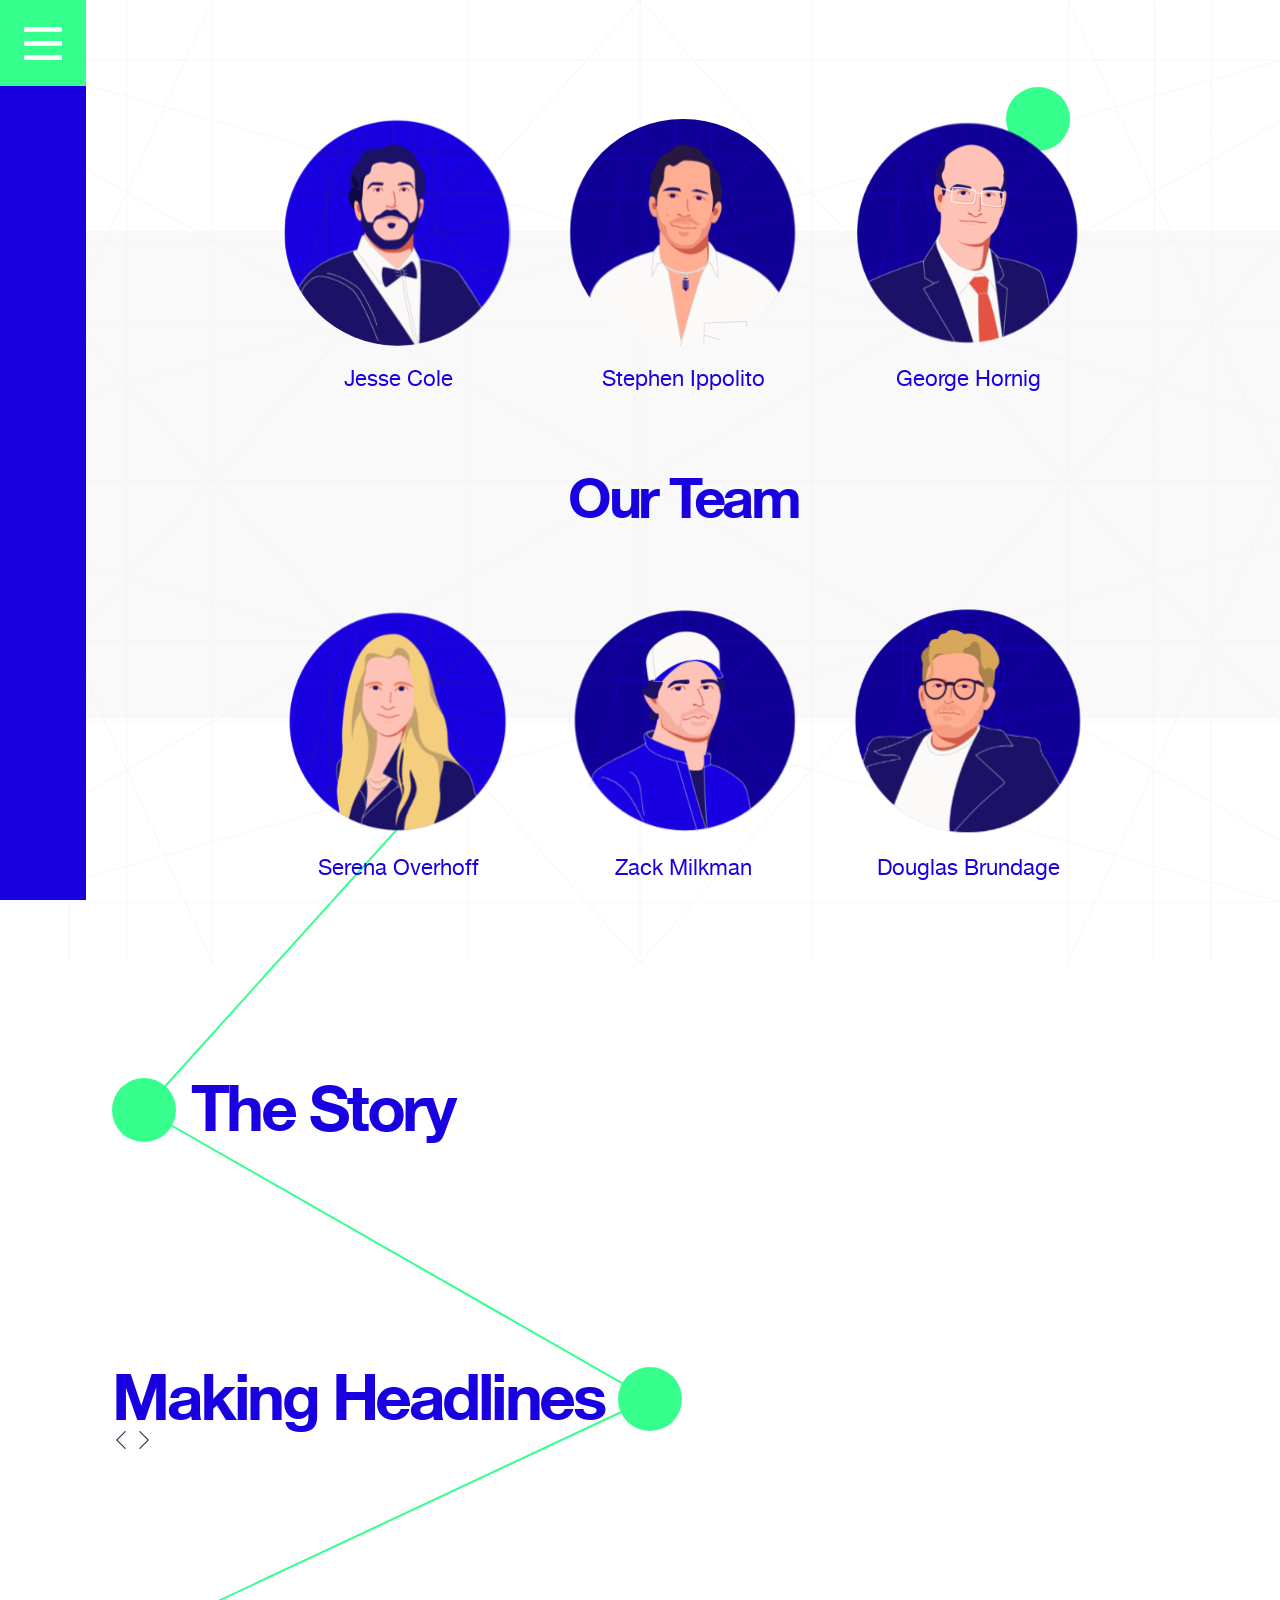
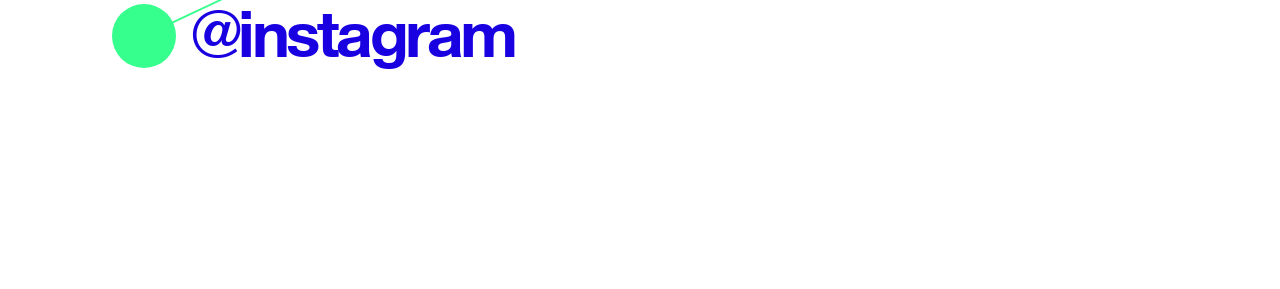
==== index.html @ f23ad683 "our team section" ====
<!DOCTYPE html>
<html lang="en">
<head>
    <meta charset="UTF-8">
    <title>Title</title>
    <link rel="stylesheet" type="text/css" href="assets/css/main.css">
</head>
<body>
    <nav class="nav-menu">
        <span class="nav-menu-btn"><i class="icon-menu"></i></span>
    </nav>
    <main class="bg-grid">
        <!-- start section Our Team -->
        <section class="section-team">
            <span id="one" class="svg-point top-right"></span>
            <div class="container">
                <div class="team-area">
                    <h1 class="h2 team-heading text-center">Our Team</h1>

                    <ul class="member-info-area">
                       <li id="member_1" class="member-info">
                            <span class="img-rounded lg">
                                <img src="assets/img/team/jesse.svg" alt="Jesse Cole" />
                            </span>
                       </li>
                    </ul>
                    <ul class="list-block first-list text-center">
                        <li>
                            <span class="block-link">
                                <span class="img-size">
                                    <span class="img-rounded">
                                        <img src="assets/img/team/jesse.svg" alt="Jesse Cole" />
                                    </span>
                                </span>
                                <strong class="heading-regular">Jesse Cole</strong>
                            </span>
                        </li>
                        <li>
                            <span class="block-link">
                                <span class="img-size">
                                    <span class="img-rounded">
                                        <img src="assets/img/team/stephen.svg" alt="Stephen Ippolito" />
                                    </span>
                                </span>
                                <strong class="heading-regular">Stephen Ippolito</strong>
                            </span>
                        </li>
                        <li>
                            <span class="block-link">
                                <span class="img-size">
                                    <span class="img-rounded">
                                        <img src="assets/img/team/george.svg" alt="George Hornig" />
                                    </span>
                                </span>
                                <strong class="heading-regular">George Hornig</strong>
                            </span>
                        </li>
                    </ul>

                    <ul class="list-block second-list text-center">
                        <li>
                            <span class="block-link">
                                <span class="img-size">
                                    <span class="img-rounded">
                                        <img src="assets/img/team/serena.svg" alt="Serena Overhoff" />
                                    </span>
                                </span>
                                <strong class="heading-regular">Serena Overhoff</strong>
                            </span>
                        </li>
                        <li>
                            <span class="block-link">
                                <span class="img-size">
                                    <span class="img-rounded">
                                        <img src="assets/img/team/zack.svg" alt="Zack Milkman" />
                                    </span>
                                </span>
                                <strong class="heading-regular">Zack Milkman</strong>
                            </span>
                        </li>
                        <li>
                            <span class="block-link">
                                <span class="img-size">
                                    <span class="img-rounded">
                                        <img src="assets/img/team/douglas.svg" alt="Douglas Brundage" />
                                    </span>
                                </span>
                                <strong class="heading-regular">Douglas Brundage</strong>
                            </span>
                        </li>
                    </ul>
                </div>
            </div>
        </section>
        <!-- end section Our Team -->

        <!-- start section The Story -->
        <section class="section-story">
            <div class="container">
                <h2 class="h1"><span id="two" class="svg-point"></span> The Story</h2>
            </div>
        </section>
        <!-- end section The Story -->

        <!-- start section Making Headlines -->
        <section class="section-slider">
            <div class="container">
                <h2 class="h1">Making Headlines <span id="three" class="svg-point"></span></h2>
                <i class="icon-back"></i>
                <i class="icon-next"></i>
            </div>
        </section>
        <!-- end section Making Headlines -->

        <!-- start section @instagram -->
        <section class="section-instagram pb-xxl">
            <div class="container">
                <h2 class="h1"><span id="four" class="svg-point"></span> @instagram</h2>
            </div>
        </section>
        <!-- end section @instagram -->

        <svg class="svg-for-line">
            <line class="svg-line original"/>
        </svg>
    </main>

    <script src="assets/js/jquery.min.js"></script>
    <script src="assets/js/main.js"></script>
</body>
</html>
---- assets/css/main.css ----
@charset "UTF-8";@font-face{font-family:icomoon;font-style:normal;font-weight:400;src:local("icomoon"),url(../fonts/team_icomoon/team-icomoon.woff) format("woff"),url(../fonts/team_icomoon/team-icomoon.ttf) format("truetype"),url(../fonts/team_icomoon/team-icomoon.eot) format("embedded-opentype")}@font-face{font-family:HelveticaNeueCyr;font-style:normal;font-weight:400;src:local("HelveticaNeueCyr"),url(../fonts/helvetica_neue_cyr/regular/helveticaneuecyr-roman-webfont.woff2) format("woff2"),url(../fonts/helvetica_neue_cyr/regular/helveticaneuecyr-roman-webfont.woff) format("woff"),url(../fonts/helvetica_neue_cyr/regular/helveticaneuecyr-roman-webfont.ttf) format("truetype"),url(../fonts/helvetica_neue_cyr/regular/helveticaneuecyr-roman-webfont.eot) format("embedded-opentype")}@font-face{font-family:HelveticaNeueCyr;font-style:normal;font-weight:700;src:local("HelveticaNeueCyr"),url(../fonts/helvetica_neue_cyr/bold/helveticaneuecyr-bold-webfont.woff2) format("woff2"),url(../fonts/helvetica_neue_cyr/bold/helveticaneuecyr-bold-webfont.woff) format("woff"),url(../fonts/helvetica_neue_cyr/bold/helveticaneuecyr-bold-webfont.ttf) format("truetype"),url(../fonts/helvetica_neue_cyr/bold/helveticaneuecyr-bold-webfont.eot) format("embedded-opentype")}abbr,address,article,aside,audio,b,blockquote,body,canvas,caption,cite,code,dd,del,details,dfn,div,dl,dt,em,fieldset,figcaption,figure,footer,form,h1,h2,h3,h4,h5,h6,header,hgroup,html,i,iframe,img,ins,kbd,label,legend,li,mark,menu,nav,object,ol,p,pre,q,samp,section,small,span,strong,sub,summary,sup,table,tbody,td,tfoot,th,thead,time,tr,ul,var,video{margin:0;padding:0;border:0;outline:0;font-size:100%;vertical-align:baseline;background:transparent}article,aside,details,dialog,figcaption,figure,footer,header,hgroup,main,menu,nav,section{display:block}li,ul{list-style:none}blockquote,q{quotes:none}blockquote:after,blockquote:before,q:after,q:before{content:"";content:none}a{text-decoration:none;font-size:100%;color:inherit}table{border-collapse:collapse;border-spacing:0}html{position:relative;min-height:100%;-webkit-box-sizing:border-box;box-sizing:border-box}body{color:#281743;font-size:18px;font-family:HelveticaNeueCyr,serif;outline:none;word-wrap:break-word;font-weight:400}*,:after,:before{outline:none;-webkit-box-sizing:inherit;box-sizing:inherit}.container{max-width:1467px;padding-left:26px;padding-right:26px;margin-left:auto;margin-right:auto}[class*=" icon-"],[class^=icon-]{font-family:icomoon!important;speak:none;font-style:normal;font-weight:400;font-variant:normal;text-transform:none;line-height:1;-webkit-font-smoothing:antialiased;-moz-osx-font-smoothing:grayscale}.icon-menu:before{content:"\E902"}.icon-next:before{content:"\E900"}.icon-back:before{content:"\E901"}.nav-menu{z-index:9;width:86px;background-color:#1900e1;position:fixed;top:0;bottom:0;left:0}.nav-menu .nav-menu-btn{font-size:38px;color:#fff;width:86px;padding-top:24px;padding-bottom:24px;display:block;cursor:pointer;background-color:#37ff8d;-webkit-transition:.3s ease;transition:.3s ease;text-align:center}.nav-menu .nav-menu-btn:hover{background-color:#00d059}.nav-menu .nav-menu-btn i{display:block}.nav-menu~main{padding-left:86px}.bg-grid:before{content:"";z-index:0;position:absolute;top:0;right:0;bottom:0;left:0;background-image:url(../img/bg/grid.png);background-size:100%;background-repeat:no-repeat;background-position:top}.section-team{padding-top:119px;padding-bottom:119px;position:relative}.section-team .container{z-index:1;position:relative}.section-team:before{content:"";z-index:-1;background-color:#f9f9f9;position:absolute;top:231px;right:0;bottom:281px;left:0}.section-story{padding-top:79px;padding-bottom:79px}.section-slider{padding-top:146px;padding-bottom:146px}.section-instagram{padding-top:6px;padding-bottom:6px}.block-link{cursor:pointer}.block-link:hover .heading-regular{color:#37ff8d}.block-link:hover .img-rounded{opacity:.9}.block-link .img-rounded{margin-bottom:20px}.block-link .heading-regular,.block-link .img-rounded{-webkit-transition:.3s ease;transition:.3s ease}.img-rounded{border-radius:50%;overflow:hidden;position:relative;width:100%;padding-top:100%;display:block}.img-rounded img{max-width:100%;-webkit-transform:translate(-50%,-50%);transform:translate(-50%,-50%);position:absolute;top:50%;left:50%}.img-size{margin-left:auto;margin-right:auto;width:81.5%;display:block}.team-area{display:-webkit-box;display:-ms-flexbox;display:flex;-ms-flex-wrap:wrap;flex-wrap:wrap;-webkit-box-orient:horizontal;-webkit-box-direction:normal;-ms-flex-direction:row;flex-direction:row}.team-area .team-heading{-webkit-box-ordinal-group:3;-ms-flex-order:2;order:2;width:100%;margin-top:80px;margin-bottom:80px}.team-area .first-list{-webkit-box-ordinal-group:2;-ms-flex-order:1;order:1;width:100%}.team-area .second-list{-webkit-box-ordinal-group:4;-ms-flex-order:3;order:3;width:100%}.m-1{margin:5px}.mt-1{margin-top:5px}.mr-1{margin-right:5px}.mb-1{margin-bottom:5px}.ml-1{margin-left:5px}.p-1{padding:5px}.pt-1{padding-top:5px}.pr-1{padding-right:5px}.pb-1{padding-bottom:5px}.pl-1{padding-left:5px}.m-2{margin:10px}.mt-2{margin-top:10px}.mr-2{margin-right:10px}.mb-2{margin-bottom:10px}.ml-2{margin-left:10px}.p-2{padding:10px}.pt-2{padding-top:10px}.pr-2{padding-right:10px}.pb-2{padding-bottom:10px}.pl-2{padding-left:10px}.m-3{margin:15px}.mt-3{margin-top:15px}.mr-3{margin-right:15px}.mb-3{margin-bottom:15px}.ml-3{margin-left:15px}.p-3{padding:15px}.pt-3{padding-top:15px}.pr-3{padding-right:15px}.pb-3{padding-bottom:15px}.pl-3{padding-left:15px}.m-4{margin:20px}.mt-4{margin-top:20px}.mr-4{margin-right:20px}.mb-4{margin-bottom:20px}.ml-4{margin-left:20px}.p-4{padding:20px}.pt-4{padding-top:20px}.pr-4{padding-right:20px}.pb-4{padding-bottom:20px}.pl-4{padding-left:20px}.m-5{margin:25px}.mt-5{margin-top:25px}.mr-5{margin-right:25px}.mb-5{margin-bottom:25px}.ml-5{margin-left:25px}.p-5{padding:25px}.pt-5{padding-top:25px}.pr-5{padding-right:25px}.pb-5{padding-bottom:25px}.pl-5{padding-left:25px}.m-6{margin:30px}.mt-6{margin-top:30px}.mr-6{margin-right:30px}.mb-6{margin-bottom:30px}.ml-6{margin-left:30px}.p-6{padding:30px}.pt-6{padding-top:30px}.pr-6{padding-right:30px}.pb-6{padding-bottom:30px}.pl-6{padding-left:30px}.m-7{margin:35px}.mt-7{margin-top:35px}.mr-7{margin-right:35px}.mb-7{margin-bottom:35px}.ml-7{margin-left:35px}.p-7{padding:35px}.pt-7{padding-top:35px}.pr-7{padding-right:35px}.pb-7{padding-bottom:35px}.pl-7{padding-left:35px}.m-8{margin:40px}.mt-8{margin-top:40px}.mr-8{margin-right:40px}.mb-8{margin-bottom:40px}.ml-8{margin-left:40px}.p-8{padding:40px}.pt-8{padding-top:40px}.pr-8{padding-right:40px}.pb-8{padding-bottom:40px}.pl-8{padding-left:40px}.m-9{margin:45px}.mt-9{margin-top:45px}.mr-9{margin-right:45px}.mb-9{margin-bottom:45px}.ml-9{margin-left:45px}.p-9{padding:45px}.pt-9{padding-top:45px}.pr-9{padding-right:45px}.pb-9{padding-bottom:45px}.pl-9{padding-left:45px}.m-10{margin:50px}.mt-10{margin-top:50px}.mr-10{margin-right:50px}.mb-10{margin-bottom:50px}.ml-10{margin-left:50px}.p-10{padding:50px}.pt-10{padding-top:50px}.pr-10{padding-right:50px}.pb-10{padding-bottom:50px}.pl-10{padding-left:50px}.m-xxl{margin:221px}.mt-xxl{margin-top:221px}.mr-xxl{margin-right:221px}.mb-xxl{margin-bottom:221px}.ml-xxl{margin-left:221px}.p-xxl{padding:221px}.pt-xxl{padding-top:221px}.pr-xxl{padding-right:221px}.pb-xxl{padding-bottom:221px}.pl-xxl{padding-left:221px}.text-left{text-align:left}.text-right{text-align:right}.text-center{text-align:center}.text-justify{text-align:justify}@media (min-width:360px){.text-xxs-left{text-align:left}.text-xxs-right{text-align:right}.text-xxs-center{text-align:center}.text-xxs-justify{text-align:justify}}@media (min-width:480px){.text-xs-left{text-align:left}.text-xs-right{text-align:right}.text-xs-center{text-align:center}.text-xs-justify{text-align:justify}}@media (min-width:768px){.text-sm-left{text-align:left}.text-sm-right{text-align:right}.text-sm-center{text-align:center}.text-sm-justify{text-align:justify}}@media (min-width:1024px){.text-md-left{text-align:left}.text-md-right{text-align:right}.text-md-center{text-align:center}.text-md-justify{text-align:justify}}@media (min-width:1280px){.text-lg-left{text-align:left}.text-lg-right{text-align:right}.text-lg-center{text-align:center}.text-lg-justify{text-align:justify}}.h4,h4{font-size:1.222em}.h3,.h4,h3,h4{font-weight:700}.h3,h3{font-size:1.778em}.h2,h2{font-size:3.111em}.h1,.h2,h1,h2{font-weight:700}.h1,h1{font-size:3.556em}.h1,.h2,h1,h2{color:#1900e1;line-height:1;letter-spacing:-3.5px}.fs-base{font-size:18px}.fs-md{font-size:1em}.fs-lg{font-size:1.222em}.fs-xl{font-size:1.778em}.fw-regular{font-weight:400}.fw-bold{font-weight:700}.heading-regular{font-size:1.222em;color:#1900e1;font-weight:400}.svg-for-line{width:100%;height:100%;z-index:-2;position:absolute;top:0;left:0}.svg-line{stroke-width:2px;stroke:#37ff8d}.svg-point{display:inline-block;vertical-align:top;width:64px;height:64px;background-color:#37ff8d;border-radius:50%}.svg-point.top-right{position:absolute;top:87px;right:210px}.list-block{display:-webkit-box;display:-ms-flexbox;display:flex;-webkit-box-pack:center;-ms-flex-pack:center;justify-content:center;-ms-flex-wrap:wrap;flex-wrap:wrap}.list-block>li{width:33%;max-width:285px;padding-left:3px;padding-right:3px}
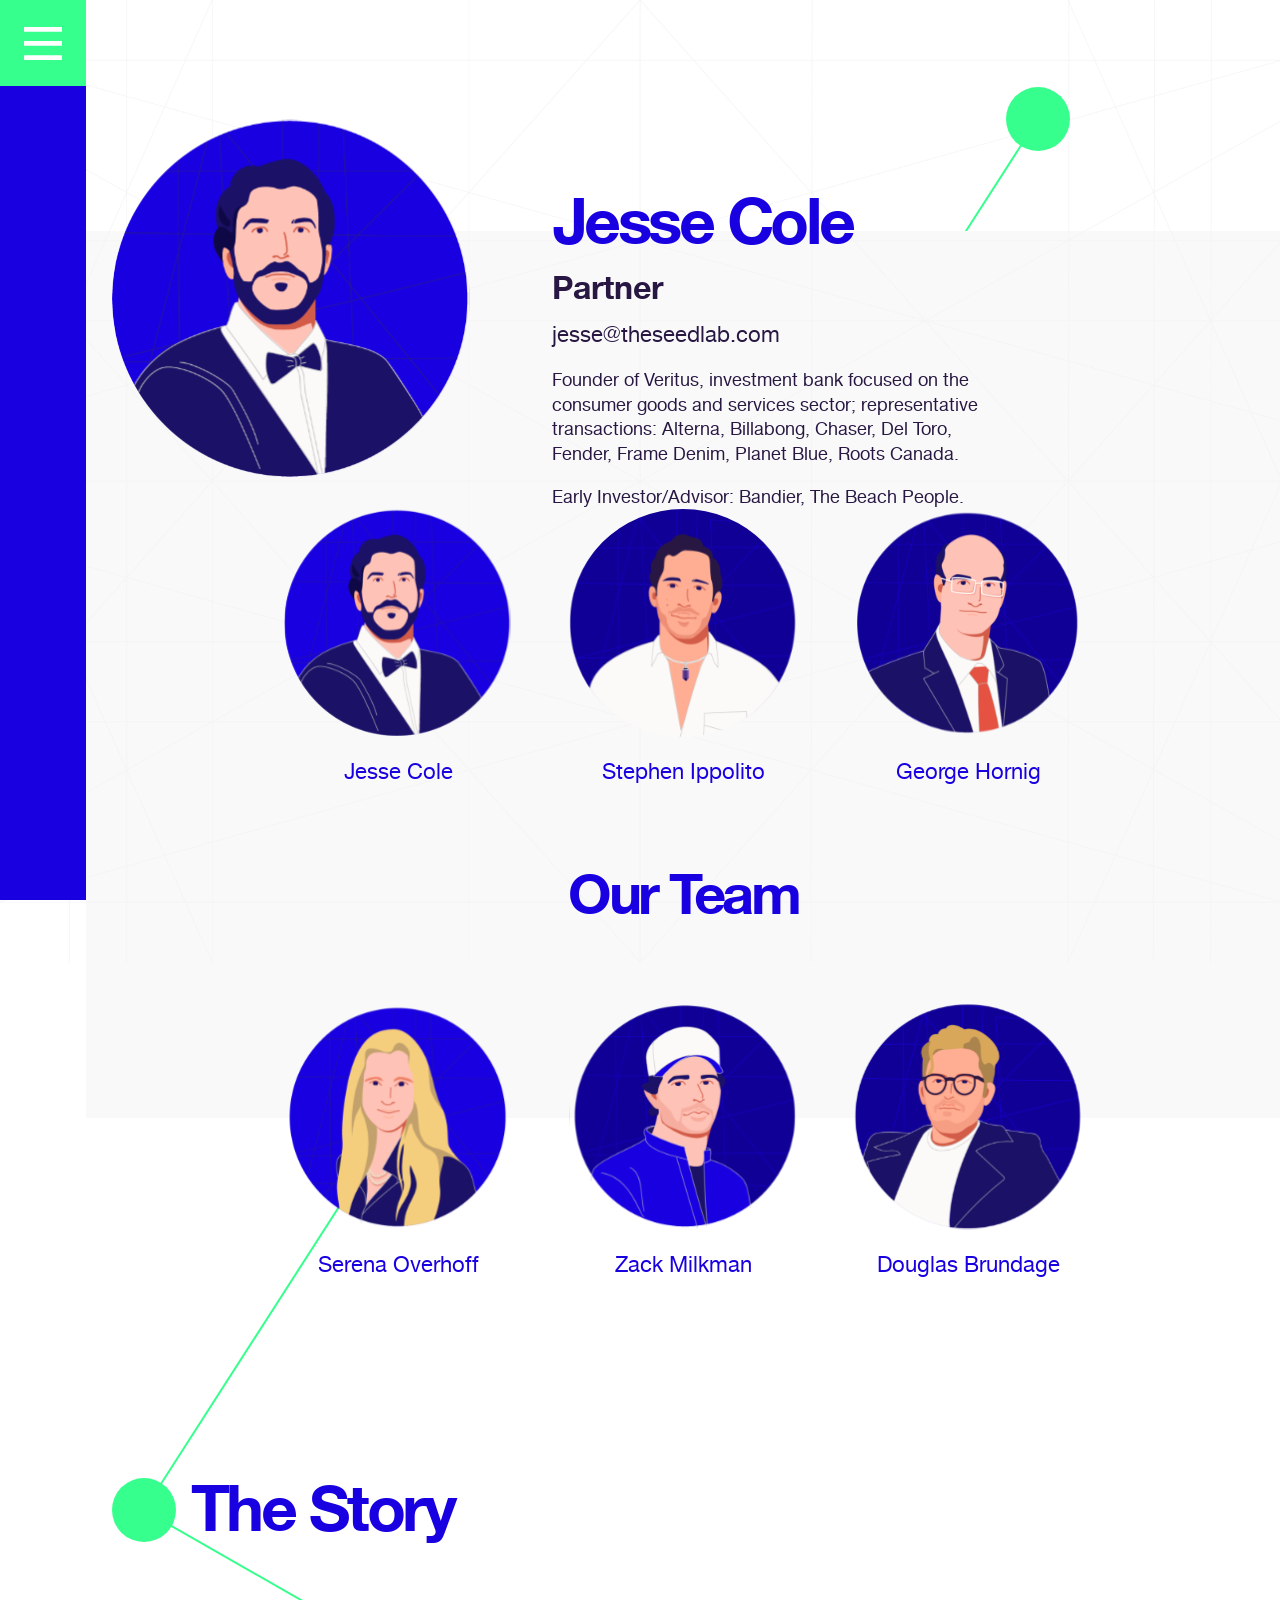
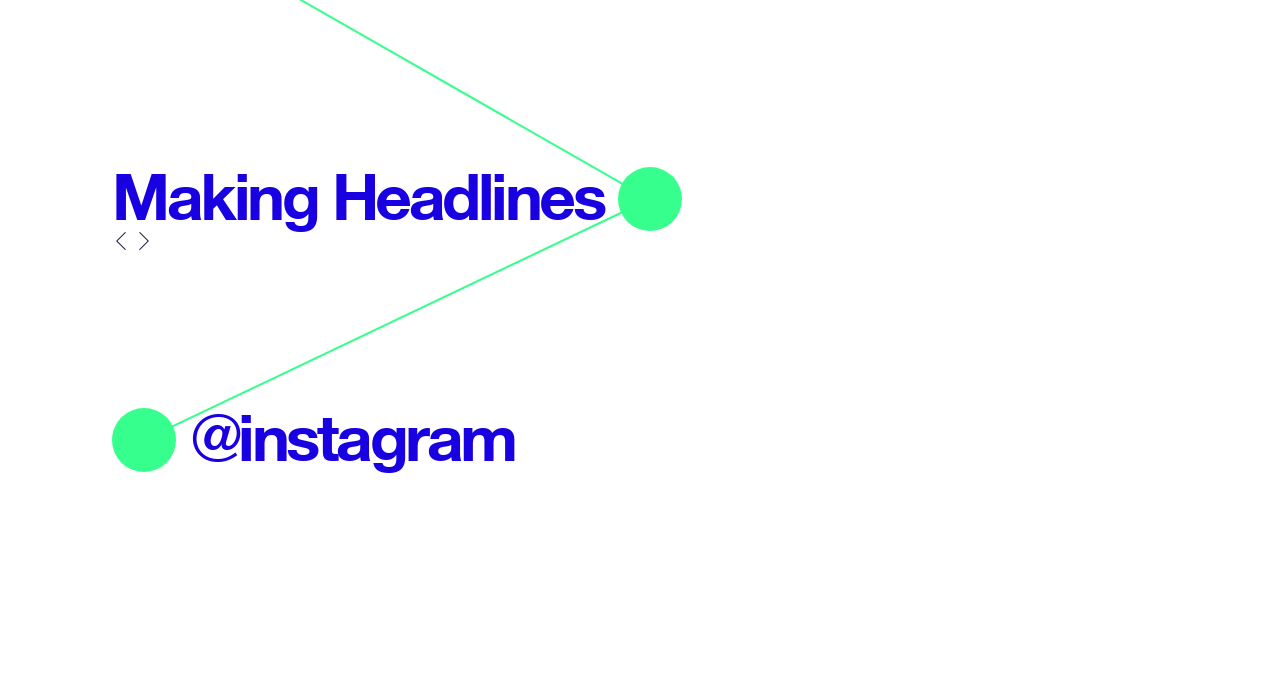
==== commit 4750abfc: "partner section" ====
--- a/index.html
+++ b/index.html
@@ -17,11 +17,22 @@
                 <div class="team-area">
                     <h1 class="h2 team-heading text-center">Our Team</h1>
 
-                    <ul class="member-info-area">
-                       <li id="member_1" class="member-info">
-                            <span class="img-rounded lg">
-                                <img src="assets/img/team/jesse.svg" alt="Jesse Cole" />
-                            </span>
+                    <ul class="member-info-list">
+                       <li id="member_1" class="info-line">
+                            <div class="info-left-side">
+                                <span class="img-rounded">
+                                    <img src="assets/img/team/jesse.svg" alt="Jesse Cole" />
+                                </span>
+                            </div>
+                            <div class="info-left info-mt">
+                                <h2 class="h1 mb-4">Jesse Cole</h2>
+                                <strong class="fs-xl d-block mb-3">Partner</strong>
+                                <a href="mailto:jesse@theseedlab.com?Subject=Hello" class="fs-lg">jesse@theseedlab.com</a>
+                            </div>
+                            <div class="info-left">
+                                <p class="mt-6">Founder of Veritus,  investment bank focused on the consumer goods and services sector; representative transactions: Alterna, Billabong, Chaser, Del Toro, Fender, Frame Denim, Planet Blue, Roots Canada.</p>
+                                <p class="mt-6">Early Investor/Advisor: Bandier, The Beach People.</p>
+                            </div>
                        </li>
                     </ul>
                     <ul class="list-block first-list text-center">
--- a/assets/css/main.css
+++ b/assets/css/main.css
@@ -1 +1 @@
-@charset "UTF-8";@font-face{font-family:icomoon;font-style:normal;font-weight:400;src:local("icomoon"),url(../fonts/team_icomoon/team-icomoon.woff) format("woff"),url(../fonts/team_icomoon/team-icomoon.ttf) format("truetype"),url(../fonts/team_icomoon/team-icomoon.eot) format("embedded-opentype")}@font-face{font-family:HelveticaNeueCyr;font-style:normal;font-weight:400;src:local("HelveticaNeueCyr"),url(../fonts/helvetica_neue_cyr/regular/helveticaneuecyr-roman-webfont.woff2) format("woff2"),url(../fonts/helvetica_neue_cyr/regular/helveticaneuecyr-roman-webfont.woff) format("woff"),url(../fonts/helvetica_neue_cyr/regular/helveticaneuecyr-roman-webfont.ttf) format("truetype"),url(../fonts/helvetica_neue_cyr/regular/helveticaneuecyr-roman-webfont.eot) format("embedded-opentype")}@font-face{font-family:HelveticaNeueCyr;font-style:normal;font-weight:700;src:local("HelveticaNeueCyr"),url(../fonts/helvetica_neue_cyr/bold/helveticaneuecyr-bold-webfont.woff2) format("woff2"),url(../fonts/helvetica_neue_cyr/bold/helveticaneuecyr-bold-webfont.woff) format("woff"),url(../fonts/helvetica_neue_cyr/bold/helveticaneuecyr-bold-webfont.ttf) format("truetype"),url(../fonts/helvetica_neue_cyr/bold/helveticaneuecyr-bold-webfont.eot) format("embedded-opentype")}abbr,address,article,aside,audio,b,blockquote,body,canvas,caption,cite,code,dd,del,details,dfn,div,dl,dt,em,fieldset,figcaption,figure,footer,form,h1,h2,h3,h4,h5,h6,header,hgroup,html,i,iframe,img,ins,kbd,label,legend,li,mark,menu,nav,object,ol,p,pre,q,samp,section,small,span,strong,sub,summary,sup,table,tbody,td,tfoot,th,thead,time,tr,ul,var,video{margin:0;padding:0;border:0;outline:0;font-size:100%;vertical-align:baseline;background:transparent}article,aside,details,dialog,figcaption,figure,footer,header,hgroup,main,menu,nav,section{display:block}li,ul{list-style:none}blockquote,q{quotes:none}blockquote:after,blockquote:before,q:after,q:before{content:"";content:none}a{text-decoration:none;font-size:100%;color:inherit}table{border-collapse:collapse;border-spacing:0}html{position:relative;min-height:100%;-webkit-box-sizing:border-box;box-sizing:border-box}body{color:#281743;font-size:18px;font-family:HelveticaNeueCyr,serif;outline:none;word-wrap:break-word;font-weight:400}*,:after,:before{outline:none;-webkit-box-sizing:inherit;box-sizing:inherit}.container{max-width:1467px;padding-left:26px;padding-right:26px;margin-left:auto;margin-right:auto}[class*=" icon-"],[class^=icon-]{font-family:icomoon!important;speak:none;font-style:normal;font-weight:400;font-variant:normal;text-transform:none;line-height:1;-webkit-font-smoothing:antialiased;-moz-osx-font-smoothing:grayscale}.icon-menu:before{content:"\E902"}.icon-next:before{content:"\E900"}.icon-back:before{content:"\E901"}.nav-menu{z-index:9;width:86px;background-color:#1900e1;position:fixed;top:0;bottom:0;left:0}.nav-menu .nav-menu-btn{font-size:38px;color:#fff;width:86px;padding-top:24px;padding-bottom:24px;display:block;cursor:pointer;background-color:#37ff8d;-webkit-transition:.3s ease;transition:.3s ease;text-align:center}.nav-menu .nav-menu-btn:hover{background-color:#00d059}.nav-menu .nav-menu-btn i{display:block}.nav-menu~main{padding-left:86px}.bg-grid:before{content:"";z-index:0;position:absolute;top:0;right:0;bottom:0;left:0;background-image:url(../img/bg/grid.png);background-size:100%;background-repeat:no-repeat;background-position:top}.section-team{padding-top:119px;padding-bottom:119px;position:relative}.section-team .container{z-index:1;position:relative}.section-team:before{content:"";z-index:-1;background-color:#f9f9f9;position:absolute;top:231px;right:0;bottom:281px;left:0}.section-story{padding-top:79px;padding-bottom:79px}.section-slider{padding-top:146px;padding-bottom:146px}.section-instagram{padding-top:6px;padding-bottom:6px}.block-link{cursor:pointer}.block-link:hover .heading-regular{color:#37ff8d}.block-link:hover .img-rounded{opacity:.9}.block-link .img-rounded{margin-bottom:20px}.block-link .heading-regular,.block-link .img-rounded{-webkit-transition:.3s ease;transition:.3s ease}.img-rounded{border-radius:50%;overflow:hidden;position:relative;width:100%;padding-top:100%;display:block}.img-rounded img{max-width:100%;-webkit-transform:translate(-50%,-50%);transform:translate(-50%,-50%);position:absolute;top:50%;left:50%}.img-size{margin-left:auto;margin-right:auto;width:81.5%;display:block}.team-area{display:-webkit-box;display:-ms-flexbox;display:flex;-ms-flex-wrap:wrap;flex-wrap:wrap;-webkit-box-orient:horizontal;-webkit-box-direction:normal;-ms-flex-direction:row;flex-direction:row}.team-area .team-heading{-webkit-box-ordinal-group:3;-ms-flex-order:2;order:2;width:100%;margin-top:80px;margin-bottom:80px}.team-area .first-list{-webkit-box-ordinal-group:2;-ms-flex-order:1;order:1;width:100%}.team-area .second-list{-webkit-box-ordinal-group:4;-ms-flex-order:3;order:3;width:100%}.m-1{margin:5px}.mt-1{margin-top:5px}.mr-1{margin-right:5px}.mb-1{margin-bottom:5px}.ml-1{margin-left:5px}.p-1{padding:5px}.pt-1{padding-top:5px}.pr-1{padding-right:5px}.pb-1{padding-bottom:5px}.pl-1{padding-left:5px}.m-2{margin:10px}.mt-2{margin-top:10px}.mr-2{margin-right:10px}.mb-2{margin-bottom:10px}.ml-2{margin-left:10px}.p-2{padding:10px}.pt-2{padding-top:10px}.pr-2{padding-right:10px}.pb-2{padding-bottom:10px}.pl-2{padding-left:10px}.m-3{margin:15px}.mt-3{margin-top:15px}.mr-3{margin-right:15px}.mb-3{margin-bottom:15px}.ml-3{margin-left:15px}.p-3{padding:15px}.pt-3{padding-top:15px}.pr-3{padding-right:15px}.pb-3{padding-bottom:15px}.pl-3{padding-left:15px}.m-4{margin:20px}.mt-4{margin-top:20px}.mr-4{margin-right:20px}.mb-4{margin-bottom:20px}.ml-4{margin-left:20px}.p-4{padding:20px}.pt-4{padding-top:20px}.pr-4{padding-right:20px}.pb-4{padding-bottom:20px}.pl-4{padding-left:20px}.m-5{margin:25px}.mt-5{margin-top:25px}.mr-5{margin-right:25px}.mb-5{margin-bottom:25px}.ml-5{margin-left:25px}.p-5{padding:25px}.pt-5{padding-top:25px}.pr-5{padding-right:25px}.pb-5{padding-bottom:25px}.pl-5{padding-left:25px}.m-6{margin:30px}.mt-6{margin-top:30px}.mr-6{margin-right:30px}.mb-6{margin-bottom:30px}.ml-6{margin-left:30px}.p-6{padding:30px}.pt-6{padding-top:30px}.pr-6{padding-right:30px}.pb-6{padding-bottom:30px}.pl-6{padding-left:30px}.m-7{margin:35px}.mt-7{margin-top:35px}.mr-7{margin-right:35px}.mb-7{margin-bottom:35px}.ml-7{margin-left:35px}.p-7{padding:35px}.pt-7{padding-top:35px}.pr-7{padding-right:35px}.pb-7{padding-bottom:35px}.pl-7{padding-left:35px}.m-8{margin:40px}.mt-8{margin-top:40px}.mr-8{margin-right:40px}.mb-8{margin-bottom:40px}.ml-8{margin-left:40px}.p-8{padding:40px}.pt-8{padding-top:40px}.pr-8{padding-right:40px}.pb-8{padding-bottom:40px}.pl-8{padding-left:40px}.m-9{margin:45px}.mt-9{margin-top:45px}.mr-9{margin-right:45px}.mb-9{margin-bottom:45px}.ml-9{margin-left:45px}.p-9{padding:45px}.pt-9{padding-top:45px}.pr-9{padding-right:45px}.pb-9{padding-bottom:45px}.pl-9{padding-left:45px}.m-10{margin:50px}.mt-10{margin-top:50px}.mr-10{margin-right:50px}.mb-10{margin-bottom:50px}.ml-10{margin-left:50px}.p-10{padding:50px}.pt-10{padding-top:50px}.pr-10{padding-right:50px}.pb-10{padding-bottom:50px}.pl-10{padding-left:50px}.m-xxl{margin:221px}.mt-xxl{margin-top:221px}.mr-xxl{margin-right:221px}.mb-xxl{margin-bottom:221px}.ml-xxl{margin-left:221px}.p-xxl{padding:221px}.pt-xxl{padding-top:221px}.pr-xxl{padding-right:221px}.pb-xxl{padding-bottom:221px}.pl-xxl{padding-left:221px}.text-left{text-align:left}.text-right{text-align:right}.text-center{text-align:center}.text-justify{text-align:justify}@media (min-width:360px){.text-xxs-left{text-align:left}.text-xxs-right{text-align:right}.text-xxs-center{text-align:center}.text-xxs-justify{text-align:justify}}@media (min-width:480px){.text-xs-left{text-align:left}.text-xs-right{text-align:right}.text-xs-center{text-align:center}.text-xs-justify{text-align:justify}}@media (min-width:768px){.text-sm-left{text-align:left}.text-sm-right{text-align:right}.text-sm-center{text-align:center}.text-sm-justify{text-align:justify}}@media (min-width:1024px){.text-md-left{text-align:left}.text-md-right{text-align:right}.text-md-center{text-align:center}.text-md-justify{text-align:justify}}@media (min-width:1280px){.text-lg-left{text-align:left}.text-lg-right{text-align:right}.text-lg-center{text-align:center}.text-lg-justify{text-align:justify}}.h4,h4{font-size:1.222em}.h3,.h4,h3,h4{font-weight:700}.h3,h3{font-size:1.778em}.h2,h2{font-size:3.111em}.h1,.h2,h1,h2{font-weight:700}.h1,h1{font-size:3.556em}.h1,.h2,h1,h2{color:#1900e1;line-height:1;letter-spacing:-3.5px}.fs-base{font-size:18px}.fs-md{font-size:1em}.fs-lg{font-size:1.222em}.fs-xl{font-size:1.778em}.fw-regular{font-weight:400}.fw-bold{font-weight:700}.heading-regular{font-size:1.222em;color:#1900e1;font-weight:400}.svg-for-line{width:100%;height:100%;z-index:-2;position:absolute;top:0;left:0}.svg-line{stroke-width:2px;stroke:#37ff8d}.svg-point{display:inline-block;vertical-align:top;width:64px;height:64px;background-color:#37ff8d;border-radius:50%}.svg-point.top-right{position:absolute;top:87px;right:210px}.list-block{display:-webkit-box;display:-ms-flexbox;display:flex;-webkit-box-pack:center;-ms-flex-pack:center;justify-content:center;-ms-flex-wrap:wrap;flex-wrap:wrap}.list-block>li{width:33%;max-width:285px;padding-left:3px;padding-right:3px}+@charset "UTF-8";@font-face{font-family:icomoon;font-style:normal;font-weight:400;src:local("icomoon"),url(../fonts/team_icomoon/team-icomoon.woff) format("woff"),url(../fonts/team_icomoon/team-icomoon.ttf) format("truetype"),url(../fonts/team_icomoon/team-icomoon.eot) format("embedded-opentype")}@font-face{font-family:HelveticaNeueCyr;font-style:normal;font-weight:400;src:local("HelveticaNeueCyr"),url(../fonts/helvetica_neue_cyr/regular/helveticaneuecyr-roman-webfont.woff2) format("woff2"),url(../fonts/helvetica_neue_cyr/regular/helveticaneuecyr-roman-webfont.woff) format("woff"),url(../fonts/helvetica_neue_cyr/regular/helveticaneuecyr-roman-webfont.ttf) format("truetype"),url(../fonts/helvetica_neue_cyr/regular/helveticaneuecyr-roman-webfont.eot) format("embedded-opentype")}@font-face{font-family:HelveticaNeueCyr;font-style:normal;font-weight:700;src:local("HelveticaNeueCyr"),url(../fonts/helvetica_neue_cyr/bold/helveticaneuecyr-bold-webfont.woff2) format("woff2"),url(../fonts/helvetica_neue_cyr/bold/helveticaneuecyr-bold-webfont.woff) format("woff"),url(../fonts/helvetica_neue_cyr/bold/helveticaneuecyr-bold-webfont.ttf) format("truetype"),url(../fonts/helvetica_neue_cyr/bold/helveticaneuecyr-bold-webfont.eot) format("embedded-opentype")}abbr,address,article,aside,audio,b,blockquote,body,canvas,caption,cite,code,dd,del,details,dfn,div,dl,dt,em,fieldset,figcaption,figure,footer,form,h1,h2,h3,h4,h5,h6,header,hgroup,html,i,iframe,img,ins,kbd,label,legend,li,mark,menu,nav,object,ol,p,pre,q,samp,section,small,span,strong,sub,summary,sup,table,tbody,td,tfoot,th,thead,time,tr,ul,var,video{margin:0;padding:0;border:0;outline:0;font-size:100%;vertical-align:baseline;background:transparent}article,aside,details,dialog,figcaption,figure,footer,header,hgroup,main,menu,nav,section{display:block}li,ul{list-style:none}blockquote,q{quotes:none}blockquote:after,blockquote:before,q:after,q:before{content:"";content:none}a{text-decoration:none;font-size:100%;color:inherit}table{border-collapse:collapse;border-spacing:0}html{position:relative;min-height:100%;-webkit-box-sizing:border-box;box-sizing:border-box}body{color:#281743;font-size:18px;line-height:1.37;font-family:HelveticaNeueCyr,serif;outline:none;word-wrap:break-word;font-weight:400}*,:after,:before{outline:none;-webkit-box-sizing:inherit;box-sizing:inherit}.container{max-width:1467px;padding-left:26px;padding-right:26px;margin-left:auto;margin-right:auto}[class*=" icon-"],[class^=icon-]{font-family:icomoon!important;speak:none;font-style:normal;font-weight:400;font-variant:normal;text-transform:none;line-height:1;-webkit-font-smoothing:antialiased;-moz-osx-font-smoothing:grayscale}.icon-menu:before{content:"\E902"}.icon-next:before{content:"\E900"}.icon-back:before{content:"\E901"}.nav-menu{z-index:9;width:86px;background-color:#1900e1;position:fixed;top:0;bottom:0;left:0}.nav-menu .nav-menu-btn{font-size:38px;color:#fff;width:86px;padding-top:24px;padding-bottom:24px;display:block;cursor:pointer;background-color:#37ff8d;-webkit-transition:.3s ease;transition:.3s ease;text-align:center}.nav-menu .nav-menu-btn:hover{background-color:#00d059}.nav-menu .nav-menu-btn i{display:block}.nav-menu~main{padding-left:86px}.bg-grid:before{content:"";z-index:0;position:absolute;top:0;right:0;bottom:0;left:0;background-image:url(../img/bg/grid.png);background-size:100%;background-repeat:no-repeat;background-position:top}.section-team{padding-top:119px;padding-bottom:119px;position:relative}.section-team .container{z-index:1;position:relative}.section-team:before{content:"";z-index:-1;background-color:#f9f9f9;position:absolute;top:231px;right:0;bottom:281px;left:0}.section-story{padding-top:79px;padding-bottom:79px}.section-slider{padding-top:146px;padding-bottom:146px}.section-instagram{padding-top:6px;padding-bottom:6px}.block-link{cursor:pointer}.block-link:hover .heading-regular{color:#37ff8d}.block-link:hover .img-rounded{opacity:.9}.block-link .img-rounded{margin-bottom:20px}.block-link .heading-regular,.block-link .img-rounded{-webkit-transition:.3s ease;transition:.3s ease}.img-rounded{border-radius:50%;overflow:hidden;position:relative;width:100%;padding-top:100%;display:block}.img-rounded img{max-width:100%;-webkit-transform:translate(-50%,-50%);transform:translate(-50%,-50%);min-width:100%;min-height:100%;position:absolute;top:50%;left:50%}.img-size{margin-left:auto;margin-right:auto;width:81.5%;display:block}.team-area{display:-webkit-box;display:-ms-flexbox;display:flex;-ms-flex-wrap:wrap;flex-wrap:wrap;-webkit-box-orient:horizontal;-webkit-box-direction:normal;-ms-flex-direction:row;flex-direction:row}.team-area .team-heading{-webkit-box-ordinal-group:3;-ms-flex-order:2;order:2;width:100%;margin-top:80px;margin-bottom:80px}.team-area .first-list{-webkit-box-ordinal-group:2;-ms-flex-order:1;order:1;width:100%}.team-area .second-list{-webkit-box-ordinal-group:4;-ms-flex-order:3;order:3;width:100%}.info-line:after{content:" ";clear:both;display:block}.info-line .info-left-side{float:left;width:38.5%;padding-right:81px}.info-line .info-left{float:left;width:61.5%;max-width:448px}.info-line .info-mt{margin-top:72px}.member-info-list{width:100%}.m-1{margin:3px}.mt-1{margin-top:3px}.mr-1{margin-right:3px}.mb-1{margin-bottom:3px}.ml-1{margin-left:3px}.p-1{padding:3px}.pt-1{padding-top:3px}.pr-1{padding-right:3px}.pb-1{padding-bottom:3px}.pl-1{padding-left:3px}.m-2{margin:6px}.mt-2{margin-top:6px}.mr-2{margin-right:6px}.mb-2{margin-bottom:6px}.ml-2{margin-left:6px}.p-2{padding:6px}.pt-2{padding-top:6px}.pr-2{padding-right:6px}.pb-2{padding-bottom:6px}.pl-2{padding-left:6px}.m-3{margin:9px}.mt-3{margin-top:9px}.mr-3{margin-right:9px}.mb-3{margin-bottom:9px}.ml-3{margin-left:9px}.p-3{padding:9px}.pt-3{padding-top:9px}.pr-3{padding-right:9px}.pb-3{padding-bottom:9px}.pl-3{padding-left:9px}.m-4{margin:12px}.mt-4{margin-top:12px}.mr-4{margin-right:12px}.mb-4{margin-bottom:12px}.ml-4{margin-left:12px}.p-4{padding:12px}.pt-4{padding-top:12px}.pr-4{padding-right:12px}.pb-4{padding-bottom:12px}.pl-4{padding-left:12px}.m-5{margin:15px}.mt-5{margin-top:15px}.mr-5{margin-right:15px}.mb-5{margin-bottom:15px}.ml-5{margin-left:15px}.p-5{padding:15px}.pt-5{padding-top:15px}.pr-5{padding-right:15px}.pb-5{padding-bottom:15px}.pl-5{padding-left:15px}.m-6{margin:18px}.mt-6{margin-top:18px}.mr-6{margin-right:18px}.mb-6{margin-bottom:18px}.ml-6{margin-left:18px}.p-6{padding:18px}.pt-6{padding-top:18px}.pr-6{padding-right:18px}.pb-6{padding-bottom:18px}.pl-6{padding-left:18px}.m-7{margin:21px}.mt-7{margin-top:21px}.mr-7{margin-right:21px}.mb-7{margin-bottom:21px}.ml-7{margin-left:21px}.p-7{padding:21px}.pt-7{padding-top:21px}.pr-7{padding-right:21px}.pb-7{padding-bottom:21px}.pl-7{padding-left:21px}.m-8{margin:24px}.mt-8{margin-top:24px}.mr-8{margin-right:24px}.mb-8{margin-bottom:24px}.ml-8{margin-left:24px}.p-8{padding:24px}.pt-8{padding-top:24px}.pr-8{padding-right:24px}.pb-8{padding-bottom:24px}.pl-8{padding-left:24px}.m-9{margin:27px}.mt-9{margin-top:27px}.mr-9{margin-right:27px}.mb-9{margin-bottom:27px}.ml-9{margin-left:27px}.p-9{padding:27px}.pt-9{padding-top:27px}.pr-9{padding-right:27px}.pb-9{padding-bottom:27px}.pl-9{padding-left:27px}.m-10{margin:30px}.mt-10{margin-top:30px}.mr-10{margin-right:30px}.mb-10{margin-bottom:30px}.ml-10{margin-left:30px}.p-10{padding:30px}.pt-10{padding-top:30px}.pr-10{padding-right:30px}.pb-10{padding-bottom:30px}.pl-10{padding-left:30px}.m-xxl{margin:221px}.mt-xxl{margin-top:221px}.mr-xxl{margin-right:221px}.mb-xxl{margin-bottom:221px}.ml-xxl{margin-left:221px}.p-xxl{padding:221px}.pt-xxl{padding-top:221px}.pr-xxl{padding-right:221px}.pb-xxl{padding-bottom:221px}.pl-xxl{padding-left:221px}.text-left{text-align:left}.text-right{text-align:right}.text-center{text-align:center}.text-justify{text-align:justify}@media (min-width:360px){.text-xxs-left{text-align:left}.text-xxs-right{text-align:right}.text-xxs-center{text-align:center}.text-xxs-justify{text-align:justify}}@media (min-width:480px){.text-xs-left{text-align:left}.text-xs-right{text-align:right}.text-xs-center{text-align:center}.text-xs-justify{text-align:justify}}@media (min-width:768px){.text-sm-left{text-align:left}.text-sm-right{text-align:right}.text-sm-center{text-align:center}.text-sm-justify{text-align:justify}}@media (min-width:1024px){.text-md-left{text-align:left}.text-md-right{text-align:right}.text-md-center{text-align:center}.text-md-justify{text-align:justify}}@media (min-width:1280px){.text-lg-left{text-align:left}.text-lg-right{text-align:right}.text-lg-center{text-align:center}.text-lg-justify{text-align:justify}}.h4,h4{font-size:1.222em}.h3,.h4,h3,h4{font-weight:700}.h3,h3{font-size:1.778em}.h2,h2{font-size:3.111em}.h1,.h2,h1,h2{font-weight:700}.h1,h1{font-size:3.556em}.h1,.h2,h1,h2{color:#1900e1;line-height:1;letter-spacing:-3.5px}.fs-base{font-size:18px}.fs-md{font-size:1em}.fs-lg{font-size:1.222em}.fs-xl{font-size:1.778em}.fw-regular{font-weight:400}.fw-bold{font-weight:700}.heading-regular{font-size:1.222em;color:#1900e1;font-weight:400}.svg-for-line{width:100%;height:100%;z-index:-2;position:absolute;top:0;left:0}.svg-line{stroke-width:2px;stroke:#37ff8d}.svg-point{display:inline-block;vertical-align:top;width:64px;height:64px;background-color:#37ff8d;border-radius:50%}.svg-point.top-right{position:absolute;top:87px;right:210px}.list-block{display:-webkit-box;display:-ms-flexbox;display:flex;-webkit-box-pack:center;-ms-flex-pack:center;justify-content:center;-ms-flex-wrap:wrap;flex-wrap:wrap}.list-block>li{width:33%;max-width:285px;padding-left:3px;padding-right:3px}.d-block{display:block}.d-none,.hidden{display:none}.d-inline-block{display:inline-block}.d-flex{display:-webkit-box;display:-ms-flexbox;display:flex}@media (min-width:360px){.d-xxs-block{display:block}.d-xxs-none{display:none}.d-xxs-inline-block{display:inline-block}.d-xxs-flex{display:-webkit-box;display:-ms-flexbox;display:flex}}@media (min-width:480px){.d-xs-block{display:block}.d-xs-none{display:none}.d-xs-inline-block{display:inline-block}.d-xs-flex{display:-webkit-box;display:-ms-flexbox;display:flex}}@media (min-width:768px){.d-sm-block{display:block}.d-sm-none{display:none}.d-sm-inline-block{display:inline-block}.d-sm-flex{display:-webkit-box;display:-ms-flexbox;display:flex}}@media (min-width:1024px){.d-md-block{display:block}.d-md-none{display:none}.d-md-inline-block{display:inline-block}.d-md-flex{display:-webkit-box;display:-ms-flexbox;display:flex}}@media (min-width:1280px){.d-lg-block{display:block}.d-lg-none{display:none}.d-lg-inline-block{display:inline-block}.d-lg-flex{display:-webkit-box;display:-ms-flexbox;display:flex}}.items-end{-webkit-box-align:end;-ms-flex-align:end;align-items:flex-end}.items-center{-webkit-box-align:center;-ms-flex-align:center;align-items:center}.justify-start{-webkit-box-pack:start;-ms-flex-pack:start;justify-content:flex-start}.justify-end{-webkit-box-pack:end;-ms-flex-pack:end;justify-content:flex-end}.justify-center{-webkit-box-pack:center;-ms-flex-pack:center;justify-content:center}.justify-between{-webkit-box-pack:justify;-ms-flex-pack:justify;justify-content:space-between}.justify-around{-ms-flex-pack:distribute;justify-content:space-around}.flex-wrap{-ms-flex-wrap:wrap;flex-wrap:wrap}@media (min-width:360px){.justify-xxs-between{-webkit-box-pack:justify;-ms-flex-pack:justify;justify-content:space-between}}@media (min-width:360px){.justify-xxs-left{-webkit-box-pack:left;-ms-flex-pack:left;justify-content:left}}@media (min-width:480px){.justify-xs-between{-webkit-box-pack:justify;-ms-flex-pack:justify;justify-content:space-between}}@media (min-width:480px){.justify-xs-left{-webkit-box-pack:left;-ms-flex-pack:left;justify-content:left}}@media (min-width:768px){.justify-sm-between{-webkit-box-pack:justify;-ms-flex-pack:justify;justify-content:space-between}}@media (min-width:768px){.justify-sm-left{-webkit-box-pack:left;-ms-flex-pack:left;justify-content:left}}@media (min-width:1024px){.justify-md-between{-webkit-box-pack:justify;-ms-flex-pack:justify;justify-content:space-between}}@media (min-width:1024px){.justify-md-left{-webkit-box-pack:left;-ms-flex-pack:left;justify-content:left}}@media (min-width:1280px){.justify-lg-between{-webkit-box-pack:justify;-ms-flex-pack:justify;justify-content:space-between}}@media (min-width:1280px){.justify-lg-left{-webkit-box-pack:left;-ms-flex-pack:left;justify-content:left}}
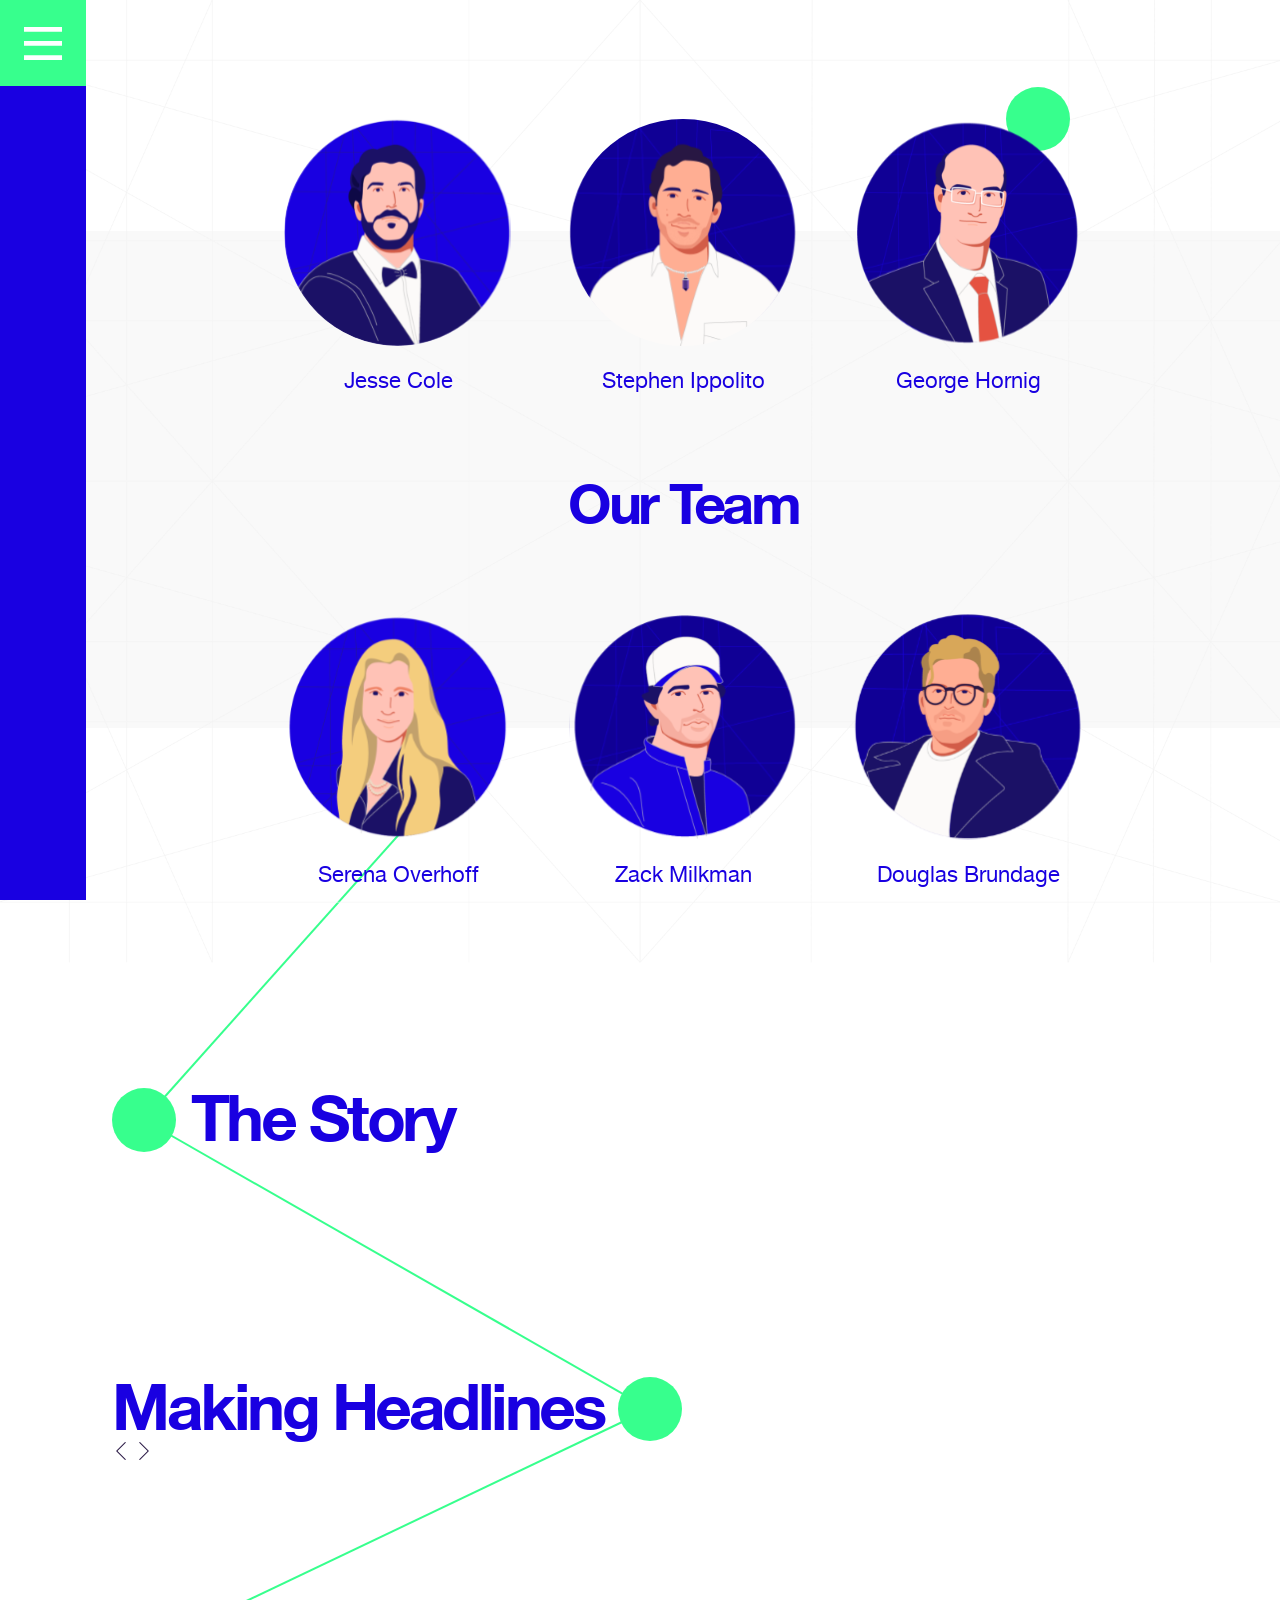
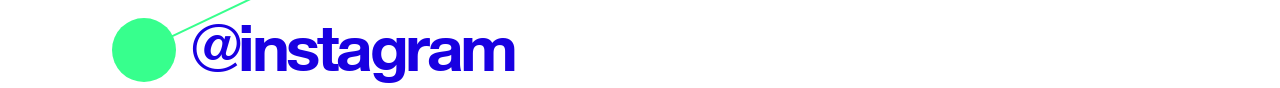
==== commit f030a84b: "tabs js" ====
--- a/index.html
+++ b/index.html
@@ -14,11 +14,11 @@
         <section class="section-team">
             <span id="one" class="svg-point top-right"></span>
             <div class="container">
-                <div class="team-area">
+                <div class="team-area tabs-area">
                     <h1 class="h2 team-heading text-center">Our Team</h1>
 
-                    <ul class="member-info-list">
-                       <li id="member_1" class="info-line">
+                    <ul class="member-info-list mb-lg tabs-section">
+                       <li id="member_1" class="info-line tab">
                             <div class="info-left-side">
                                 <span class="img-rounded">
                                     <img src="assets/img/team/jesse.svg" alt="Jesse Cole" />
@@ -26,18 +26,36 @@
                             </div>
                             <div class="info-left info-mt">
                                 <h2 class="h1 mb-4">Jesse Cole</h2>
-                                <strong class="fs-xl d-block mb-3">Partner</strong>
-                                <a href="mailto:jesse@theseedlab.com?Subject=Hello" class="fs-lg">jesse@theseedlab.com</a>
+                                <strong class="fs-xl d-block mb-1">Partner</strong>
+                                <a href="mailto:jesse@theseedlab.com?Subject=Hello" class="link fs-lg">jesse@theseedlab.com</a>
                             </div>
                             <div class="info-left">
-                                <p class="mt-6">Founder of Veritus,  investment bank focused on the consumer goods and services sector; representative transactions: Alterna, Billabong, Chaser, Del Toro, Fender, Frame Denim, Planet Blue, Roots Canada.</p>
-                                <p class="mt-6">Early Investor/Advisor: Bandier, The Beach People.</p>
+                                <p class="mt-5">Founder of Veritus,  investment bank focused on the consumer goods and services sector; representative transactions: Alterna, Billabong, Chaser, Del Toro, Fender, Frame Denim, Planet Blue, Roots Canada.</p>
+                                <p class="mt-5">Early Investor/Advisor: Bandier, The Beach People.</p>
+                            </div>
+                       </li>
+
+                       <li id="member_2" class="info-line tab">
+                            <div class="info-left-side">
+                                <span class="img-rounded">
+                                    <img src="assets/img/team/stephen.svg" alt="Stephen Ippolito" />
+                                </span>
+                            </div>
+                            <div class="info-left info-mt">
+                                <h2 class="h1 mb-4">Jesse Cole</h2>
+                                <strong class="fs-xl d-block mb-1">Partner</strong>
+                                <a href="mailto:jesse@theseedlab.com?Subject=Hello" class="link fs-lg">stephen@ippolito.com</a>
+                            </div>
+                            <div class="info-left">
+                                <p class="mt-5">Founder of Veritus,  investment bank focused on the consumer goods and services sector; representative transactions: Alterna, Billabong, Chaser, Del Toro, Fender, Frame Denim, Planet Blue, Roots Canada.</p>
+                                <p class="mt-5">Early Investor/Advisor: Bandier, The Beach People.</p>
                             </div>
                        </li>
                     </ul>
+
                     <ul class="list-block first-list text-center">
                         <li>
-                            <span class="block-link">
+                            <span class="block-link tab-btn" data-tab="#member_1">
                                 <span class="img-size">
                                     <span class="img-rounded">
                                         <img src="assets/img/team/jesse.svg" alt="Jesse Cole" />
@@ -47,7 +65,7 @@
                             </span>
                         </li>
                         <li>
-                            <span class="block-link">
+                            <span class="block-link tab-btn" data-tab="#member_2">
                                 <span class="img-size">
                                     <span class="img-rounded">
                                         <img src="assets/img/team/stephen.svg" alt="Stephen Ippolito" />
@@ -57,7 +75,7 @@
                             </span>
                         </li>
                         <li>
-                            <span class="block-link">
+                            <span class="block-link tab-btn" data-tab="#member_3">
                                 <span class="img-size">
                                     <span class="img-rounded">
                                         <img src="assets/img/team/george.svg" alt="George Hornig" />
--- a/assets/css/main.css
+++ b/assets/css/main.css
@@ -1 +1 @@
-@charset "UTF-8";@font-face{font-family:icomoon;font-style:normal;font-weight:400;src:local("icomoon"),url(../fonts/team_icomoon/team-icomoon.woff) format("woff"),url(../fonts/team_icomoon/team-icomoon.ttf) format("truetype"),url(../fonts/team_icomoon/team-icomoon.eot) format("embedded-opentype")}@font-face{font-family:HelveticaNeueCyr;font-style:normal;font-weight:400;src:local("HelveticaNeueCyr"),url(../fonts/helvetica_neue_cyr/regular/helveticaneuecyr-roman-webfont.woff2) format("woff2"),url(../fonts/helvetica_neue_cyr/regular/helveticaneuecyr-roman-webfont.woff) format("woff"),url(../fonts/helvetica_neue_cyr/regular/helveticaneuecyr-roman-webfont.ttf) format("truetype"),url(../fonts/helvetica_neue_cyr/regular/helveticaneuecyr-roman-webfont.eot) format("embedded-opentype")}@font-face{font-family:HelveticaNeueCyr;font-style:normal;font-weight:700;src:local("HelveticaNeueCyr"),url(../fonts/helvetica_neue_cyr/bold/helveticaneuecyr-bold-webfont.woff2) format("woff2"),url(../fonts/helvetica_neue_cyr/bold/helveticaneuecyr-bold-webfont.woff) format("woff"),url(../fonts/helvetica_neue_cyr/bold/helveticaneuecyr-bold-webfont.ttf) format("truetype"),url(../fonts/helvetica_neue_cyr/bold/helveticaneuecyr-bold-webfont.eot) format("embedded-opentype")}abbr,address,article,aside,audio,b,blockquote,body,canvas,caption,cite,code,dd,del,details,dfn,div,dl,dt,em,fieldset,figcaption,figure,footer,form,h1,h2,h3,h4,h5,h6,header,hgroup,html,i,iframe,img,ins,kbd,label,legend,li,mark,menu,nav,object,ol,p,pre,q,samp,section,small,span,strong,sub,summary,sup,table,tbody,td,tfoot,th,thead,time,tr,ul,var,video{margin:0;padding:0;border:0;outline:0;font-size:100%;vertical-align:baseline;background:transparent}article,aside,details,dialog,figcaption,figure,footer,header,hgroup,main,menu,nav,section{display:block}li,ul{list-style:none}blockquote,q{quotes:none}blockquote:after,blockquote:before,q:after,q:before{content:"";content:none}a{text-decoration:none;font-size:100%;color:inherit}table{border-collapse:collapse;border-spacing:0}html{position:relative;min-height:100%;-webkit-box-sizing:border-box;box-sizing:border-box}body{color:#281743;font-size:18px;line-height:1.37;font-family:HelveticaNeueCyr,serif;outline:none;word-wrap:break-word;font-weight:400}*,:after,:before{outline:none;-webkit-box-sizing:inherit;box-sizing:inherit}.container{max-width:1467px;padding-left:26px;padding-right:26px;margin-left:auto;margin-right:auto}[class*=" icon-"],[class^=icon-]{font-family:icomoon!important;speak:none;font-style:normal;font-weight:400;font-variant:normal;text-transform:none;line-height:1;-webkit-font-smoothing:antialiased;-moz-osx-font-smoothing:grayscale}.icon-menu:before{content:"\E902"}.icon-next:before{content:"\E900"}.icon-back:before{content:"\E901"}.nav-menu{z-index:9;width:86px;background-color:#1900e1;position:fixed;top:0;bottom:0;left:0}.nav-menu .nav-menu-btn{font-size:38px;color:#fff;width:86px;padding-top:24px;padding-bottom:24px;display:block;cursor:pointer;background-color:#37ff8d;-webkit-transition:.3s ease;transition:.3s ease;text-align:center}.nav-menu .nav-menu-btn:hover{background-color:#00d059}.nav-menu .nav-menu-btn i{display:block}.nav-menu~main{padding-left:86px}.bg-grid:before{content:"";z-index:0;position:absolute;top:0;right:0;bottom:0;left:0;background-image:url(../img/bg/grid.png);background-size:100%;background-repeat:no-repeat;background-position:top}.section-team{padding-top:119px;padding-bottom:119px;position:relative}.section-team .container{z-index:1;position:relative}.section-team:before{content:"";z-index:-1;background-color:#f9f9f9;position:absolute;top:231px;right:0;bottom:281px;left:0}.section-story{padding-top:79px;padding-bottom:79px}.section-slider{padding-top:146px;padding-bottom:146px}.section-instagram{padding-top:6px;padding-bottom:6px}.block-link{cursor:pointer}.block-link:hover .heading-regular{color:#37ff8d}.block-link:hover .img-rounded{opacity:.9}.block-link .img-rounded{margin-bottom:20px}.block-link .heading-regular,.block-link .img-rounded{-webkit-transition:.3s ease;transition:.3s ease}.img-rounded{border-radius:50%;overflow:hidden;position:relative;width:100%;padding-top:100%;display:block}.img-rounded img{max-width:100%;-webkit-transform:translate(-50%,-50%);transform:translate(-50%,-50%);min-width:100%;min-height:100%;position:absolute;top:50%;left:50%}.img-size{margin-left:auto;margin-right:auto;width:81.5%;display:block}.team-area{display:-webkit-box;display:-ms-flexbox;display:flex;-ms-flex-wrap:wrap;flex-wrap:wrap;-webkit-box-orient:horizontal;-webkit-box-direction:normal;-ms-flex-direction:row;flex-direction:row}.team-area .team-heading{-webkit-box-ordinal-group:3;-ms-flex-order:2;order:2;width:100%;margin-top:80px;margin-bottom:80px}.team-area .first-list{-webkit-box-ordinal-group:2;-ms-flex-order:1;order:1;width:100%}.team-area .second-list{-webkit-box-ordinal-group:4;-ms-flex-order:3;order:3;width:100%}.info-line:after{content:" ";clear:both;display:block}.info-line .info-left-side{float:left;width:38.5%;padding-right:81px}.info-line .info-left{float:left;width:61.5%;max-width:448px}.info-line .info-mt{margin-top:72px}.member-info-list{width:100%}.m-1{margin:3px}.mt-1{margin-top:3px}.mr-1{margin-right:3px}.mb-1{margin-bottom:3px}.ml-1{margin-left:3px}.p-1{padding:3px}.pt-1{padding-top:3px}.pr-1{padding-right:3px}.pb-1{padding-bottom:3px}.pl-1{padding-left:3px}.m-2{margin:6px}.mt-2{margin-top:6px}.mr-2{margin-right:6px}.mb-2{margin-bottom:6px}.ml-2{margin-left:6px}.p-2{padding:6px}.pt-2{padding-top:6px}.pr-2{padding-right:6px}.pb-2{padding-bottom:6px}.pl-2{padding-left:6px}.m-3{margin:9px}.mt-3{margin-top:9px}.mr-3{margin-right:9px}.mb-3{margin-bottom:9px}.ml-3{margin-left:9px}.p-3{padding:9px}.pt-3{padding-top:9px}.pr-3{padding-right:9px}.pb-3{padding-bottom:9px}.pl-3{padding-left:9px}.m-4{margin:12px}.mt-4{margin-top:12px}.mr-4{margin-right:12px}.mb-4{margin-bottom:12px}.ml-4{margin-left:12px}.p-4{padding:12px}.pt-4{padding-top:12px}.pr-4{padding-right:12px}.pb-4{padding-bottom:12px}.pl-4{padding-left:12px}.m-5{margin:15px}.mt-5{margin-top:15px}.mr-5{margin-right:15px}.mb-5{margin-bottom:15px}.ml-5{margin-left:15px}.p-5{padding:15px}.pt-5{padding-top:15px}.pr-5{padding-right:15px}.pb-5{padding-bottom:15px}.pl-5{padding-left:15px}.m-6{margin:18px}.mt-6{margin-top:18px}.mr-6{margin-right:18px}.mb-6{margin-bottom:18px}.ml-6{margin-left:18px}.p-6{padding:18px}.pt-6{padding-top:18px}.pr-6{padding-right:18px}.pb-6{padding-bottom:18px}.pl-6{padding-left:18px}.m-7{margin:21px}.mt-7{margin-top:21px}.mr-7{margin-right:21px}.mb-7{margin-bottom:21px}.ml-7{margin-left:21px}.p-7{padding:21px}.pt-7{padding-top:21px}.pr-7{padding-right:21px}.pb-7{padding-bottom:21px}.pl-7{padding-left:21px}.m-8{margin:24px}.mt-8{margin-top:24px}.mr-8{margin-right:24px}.mb-8{margin-bottom:24px}.ml-8{margin-left:24px}.p-8{padding:24px}.pt-8{padding-top:24px}.pr-8{padding-right:24px}.pb-8{padding-bottom:24px}.pl-8{padding-left:24px}.m-9{margin:27px}.mt-9{margin-top:27px}.mr-9{margin-right:27px}.mb-9{margin-bottom:27px}.ml-9{margin-left:27px}.p-9{padding:27px}.pt-9{padding-top:27px}.pr-9{padding-right:27px}.pb-9{padding-bottom:27px}.pl-9{padding-left:27px}.m-10{margin:30px}.mt-10{margin-top:30px}.mr-10{margin-right:30px}.mb-10{margin-bottom:30px}.ml-10{margin-left:30px}.p-10{padding:30px}.pt-10{padding-top:30px}.pr-10{padding-right:30px}.pb-10{padding-bottom:30px}.pl-10{padding-left:30px}.m-xxl{margin:221px}.mt-xxl{margin-top:221px}.mr-xxl{margin-right:221px}.mb-xxl{margin-bottom:221px}.ml-xxl{margin-left:221px}.p-xxl{padding:221px}.pt-xxl{padding-top:221px}.pr-xxl{padding-right:221px}.pb-xxl{padding-bottom:221px}.pl-xxl{padding-left:221px}.text-left{text-align:left}.text-right{text-align:right}.text-center{text-align:center}.text-justify{text-align:justify}@media (min-width:360px){.text-xxs-left{text-align:left}.text-xxs-right{text-align:right}.text-xxs-center{text-align:center}.text-xxs-justify{text-align:justify}}@media (min-width:480px){.text-xs-left{text-align:left}.text-xs-right{text-align:right}.text-xs-center{text-align:center}.text-xs-justify{text-align:justify}}@media (min-width:768px){.text-sm-left{text-align:left}.text-sm-right{text-align:right}.text-sm-center{text-align:center}.text-sm-justify{text-align:justify}}@media (min-width:1024px){.text-md-left{text-align:left}.text-md-right{text-align:right}.text-md-center{text-align:center}.text-md-justify{text-align:justify}}@media (min-width:1280px){.text-lg-left{text-align:left}.text-lg-right{text-align:right}.text-lg-center{text-align:center}.text-lg-justify{text-align:justify}}.h4,h4{font-size:1.222em}.h3,.h4,h3,h4{font-weight:700}.h3,h3{font-size:1.778em}.h2,h2{font-size:3.111em}.h1,.h2,h1,h2{font-weight:700}.h1,h1{font-size:3.556em}.h1,.h2,h1,h2{color:#1900e1;line-height:1;letter-spacing:-3.5px}.fs-base{font-size:18px}.fs-md{font-size:1em}.fs-lg{font-size:1.222em}.fs-xl{font-size:1.778em}.fw-regular{font-weight:400}.fw-bold{font-weight:700}.heading-regular{font-size:1.222em;color:#1900e1;font-weight:400}.svg-for-line{width:100%;height:100%;z-index:-2;position:absolute;top:0;left:0}.svg-line{stroke-width:2px;stroke:#37ff8d}.svg-point{display:inline-block;vertical-align:top;width:64px;height:64px;background-color:#37ff8d;border-radius:50%}.svg-point.top-right{position:absolute;top:87px;right:210px}.list-block{display:-webkit-box;display:-ms-flexbox;display:flex;-webkit-box-pack:center;-ms-flex-pack:center;justify-content:center;-ms-flex-wrap:wrap;flex-wrap:wrap}.list-block>li{width:33%;max-width:285px;padding-left:3px;padding-right:3px}.d-block{display:block}.d-none,.hidden{display:none}.d-inline-block{display:inline-block}.d-flex{display:-webkit-box;display:-ms-flexbox;display:flex}@media (min-width:360px){.d-xxs-block{display:block}.d-xxs-none{display:none}.d-xxs-inline-block{display:inline-block}.d-xxs-flex{display:-webkit-box;display:-ms-flexbox;display:flex}}@media (min-width:480px){.d-xs-block{display:block}.d-xs-none{display:none}.d-xs-inline-block{display:inline-block}.d-xs-flex{display:-webkit-box;display:-ms-flexbox;display:flex}}@media (min-width:768px){.d-sm-block{display:block}.d-sm-none{display:none}.d-sm-inline-block{display:inline-block}.d-sm-flex{display:-webkit-box;display:-ms-flexbox;display:flex}}@media (min-width:1024px){.d-md-block{display:block}.d-md-none{display:none}.d-md-inline-block{display:inline-block}.d-md-flex{display:-webkit-box;display:-ms-flexbox;display:flex}}@media (min-width:1280px){.d-lg-block{display:block}.d-lg-none{display:none}.d-lg-inline-block{display:inline-block}.d-lg-flex{display:-webkit-box;display:-ms-flexbox;display:flex}}.items-end{-webkit-box-align:end;-ms-flex-align:end;align-items:flex-end}.items-center{-webkit-box-align:center;-ms-flex-align:center;align-items:center}.justify-start{-webkit-box-pack:start;-ms-flex-pack:start;justify-content:flex-start}.justify-end{-webkit-box-pack:end;-ms-flex-pack:end;justify-content:flex-end}.justify-center{-webkit-box-pack:center;-ms-flex-pack:center;justify-content:center}.justify-between{-webkit-box-pack:justify;-ms-flex-pack:justify;justify-content:space-between}.justify-around{-ms-flex-pack:distribute;justify-content:space-around}.flex-wrap{-ms-flex-wrap:wrap;flex-wrap:wrap}@media (min-width:360px){.justify-xxs-between{-webkit-box-pack:justify;-ms-flex-pack:justify;justify-content:space-between}}@media (min-width:360px){.justify-xxs-left{-webkit-box-pack:left;-ms-flex-pack:left;justify-content:left}}@media (min-width:480px){.justify-xs-between{-webkit-box-pack:justify;-ms-flex-pack:justify;justify-content:space-between}}@media (min-width:480px){.justify-xs-left{-webkit-box-pack:left;-ms-flex-pack:left;justify-content:left}}@media (min-width:768px){.justify-sm-between{-webkit-box-pack:justify;-ms-flex-pack:justify;justify-content:space-between}}@media (min-width:768px){.justify-sm-left{-webkit-box-pack:left;-ms-flex-pack:left;justify-content:left}}@media (min-width:1024px){.justify-md-between{-webkit-box-pack:justify;-ms-flex-pack:justify;justify-content:space-between}}@media (min-width:1024px){.justify-md-left{-webkit-box-pack:left;-ms-flex-pack:left;justify-content:left}}@media (min-width:1280px){.justify-lg-between{-webkit-box-pack:justify;-ms-flex-pack:justify;justify-content:space-between}}@media (min-width:1280px){.justify-lg-left{-webkit-box-pack:left;-ms-flex-pack:left;justify-content:left}}+@charset "UTF-8";@font-face{font-family:icomoon;font-style:normal;font-weight:400;src:local("icomoon"),url(../fonts/team_icomoon/team-icomoon.woff) format("woff"),url(../fonts/team_icomoon/team-icomoon.ttf) format("truetype"),url(../fonts/team_icomoon/team-icomoon.eot) format("embedded-opentype")}@font-face{font-family:HelveticaNeueCyr;font-style:normal;font-weight:400;src:local("HelveticaNeueCyr"),url(../fonts/helvetica_neue_cyr/regular/helveticaneuecyr-roman-webfont.woff2) format("woff2"),url(../fonts/helvetica_neue_cyr/regular/helveticaneuecyr-roman-webfont.woff) format("woff"),url(../fonts/helvetica_neue_cyr/regular/helveticaneuecyr-roman-webfont.ttf) format("truetype"),url(../fonts/helvetica_neue_cyr/regular/helveticaneuecyr-roman-webfont.eot) format("embedded-opentype")}@font-face{font-family:HelveticaNeueCyr;font-style:normal;font-weight:700;src:local("HelveticaNeueCyr"),url(../fonts/helvetica_neue_cyr/bold/helveticaneuecyr-bold-webfont.woff2) format("woff2"),url(../fonts/helvetica_neue_cyr/bold/helveticaneuecyr-bold-webfont.woff) format("woff"),url(../fonts/helvetica_neue_cyr/bold/helveticaneuecyr-bold-webfont.ttf) format("truetype"),url(../fonts/helvetica_neue_cyr/bold/helveticaneuecyr-bold-webfont.eot) format("embedded-opentype")}abbr,address,article,aside,audio,b,blockquote,body,canvas,caption,cite,code,dd,del,details,dfn,div,dl,dt,em,fieldset,figcaption,figure,footer,form,h1,h2,h3,h4,h5,h6,header,hgroup,html,i,iframe,img,ins,kbd,label,legend,li,mark,menu,nav,object,ol,p,pre,q,samp,section,small,span,strong,sub,summary,sup,table,tbody,td,tfoot,th,thead,time,tr,ul,var,video{margin:0;padding:0;border:0;outline:0;font-size:100%;vertical-align:baseline;background:transparent}article,aside,details,dialog,figcaption,figure,footer,header,hgroup,main,menu,nav,section{display:block}li,ul{list-style:none}blockquote,q{quotes:none}blockquote:after,blockquote:before,q:after,q:before{content:"";content:none}a{text-decoration:none;font-size:100%;color:inherit}table{border-collapse:collapse;border-spacing:0}html{position:relative;min-height:100%;-webkit-box-sizing:border-box;box-sizing:border-box}body{color:#281743;font-size:18px;line-height:1.37;font-family:HelveticaNeueCyr,serif;outline:none;word-wrap:break-word;font-weight:400}*,:after,:before{outline:none;-webkit-box-sizing:inherit;box-sizing:inherit}.container{max-width:1467px;padding-left:26px;padding-right:26px;margin-left:auto;margin-right:auto}[class*=" icon-"],[class^=icon-]{font-family:icomoon!important;speak:none;font-style:normal;font-weight:400;font-variant:normal;text-transform:none;line-height:1;-webkit-font-smoothing:antialiased;-moz-osx-font-smoothing:grayscale}.icon-menu:before{content:"\E902"}.icon-next:before{content:"\E900"}.icon-back:before{content:"\E901"}.nav-menu{z-index:9;width:86px;background-color:#1900e1;position:fixed;top:0;bottom:0;left:0}.nav-menu .nav-menu-btn{font-size:38px;color:#fff;width:86px;padding-top:24px;padding-bottom:24px;display:block;cursor:pointer;background-color:#37ff8d;-webkit-transition:.3s ease;transition:.3s ease;text-align:center}.nav-menu .nav-menu-btn:hover{background-color:#00d059}.nav-menu .nav-menu-btn i{display:block}.nav-menu~main{padding-left:86px}.bg-grid:before{content:"";z-index:0;position:absolute;top:0;right:0;bottom:0;left:0;background-image:url(../img/bg/grid.png);background-size:100%;background-repeat:no-repeat;background-position:top}.section-team{padding-top:119px;padding-bottom:119px;position:relative}.section-team .container{z-index:1;position:relative}.section-team:before{content:"";z-index:-1;background-color:#f9f9f9;position:absolute;top:231px;right:0;bottom:281px;left:0}.section-story{padding-top:79px;padding-bottom:79px}.section-slider{padding-top:146px;padding-bottom:146px}.section-instagram{padding-top:6px;padding-bottom:6px}.block-link{cursor:pointer}.block-link:hover .heading-regular{color:#37ff8d}.block-link:hover .img-rounded{opacity:.9}.block-link .img-rounded{margin-bottom:20px}.block-link .heading-regular,.block-link .img-rounded{-webkit-transition:.3s ease;transition:.3s ease}.img-rounded{border-radius:50%;overflow:hidden;position:relative;width:100%;padding-top:100%;display:block}.img-rounded img{max-width:100%;-webkit-transform:translate(-50%,-50%);transform:translate(-50%,-50%);min-width:100%;min-height:100%;position:absolute;top:50%;left:50%}.img-size{margin-left:auto;margin-right:auto;width:81.5%;display:block}.team-area{display:-webkit-box;display:-ms-flexbox;display:flex;-ms-flex-wrap:wrap;flex-wrap:wrap;-webkit-box-orient:horizontal;-webkit-box-direction:normal;-ms-flex-direction:row;flex-direction:row}.team-area .team-heading{-webkit-box-ordinal-group:3;-ms-flex-order:2;order:2;width:100%;margin-top:80px;margin-bottom:80px}.team-area .first-list{-webkit-box-ordinal-group:2;-ms-flex-order:1;order:1;width:100%}.team-area .second-list{-webkit-box-ordinal-group:4;-ms-flex-order:3;order:3;width:100%}.info-line:after{content:" ";clear:both;display:block}.info-line .info-left-side{float:left;width:38.5%;padding-right:81px}.info-line .info-left{float:left;width:61.5%;max-width:448px}.info-line .info-mt{margin-top:72px}.member-info-list{width:100%}.tabs-section{display:none}.tabs-area.tab-selected .tabs-section{display:block}.tabs-area .tab{display:none}.tabs-area .tab.active{display:block}.m-1{margin:3px}.mt-1{margin-top:3px}.mr-1{margin-right:3px}.mb-1{margin-bottom:3px}.ml-1{margin-left:3px}.p-1{padding:3px}.pt-1{padding-top:3px}.pr-1{padding-right:3px}.pb-1{padding-bottom:3px}.pl-1{padding-left:3px}.m-2{margin:6px}.mt-2{margin-top:6px}.mr-2{margin-right:6px}.mb-2{margin-bottom:6px}.ml-2{margin-left:6px}.p-2{padding:6px}.pt-2{padding-top:6px}.pr-2{padding-right:6px}.pb-2{padding-bottom:6px}.pl-2{padding-left:6px}.m-3{margin:9px}.mt-3{margin-top:9px}.mr-3{margin-right:9px}.mb-3{margin-bottom:9px}.ml-3{margin-left:9px}.p-3{padding:9px}.pt-3{padding-top:9px}.pr-3{padding-right:9px}.pb-3{padding-bottom:9px}.pl-3{padding-left:9px}.m-4{margin:12px}.mt-4{margin-top:12px}.mr-4{margin-right:12px}.mb-4{margin-bottom:12px}.ml-4{margin-left:12px}.p-4{padding:12px}.pt-4{padding-top:12px}.pr-4{padding-right:12px}.pb-4{padding-bottom:12px}.pl-4{padding-left:12px}.m-5{margin:15px}.mt-5{margin-top:15px}.mr-5{margin-right:15px}.mb-5{margin-bottom:15px}.ml-5{margin-left:15px}.p-5{padding:15px}.pt-5{padding-top:15px}.pr-5{padding-right:15px}.pb-5{padding-bottom:15px}.pl-5{padding-left:15px}.m-6{margin:18px}.mt-6{margin-top:18px}.mr-6{margin-right:18px}.mb-6{margin-bottom:18px}.ml-6{margin-left:18px}.p-6{padding:18px}.pt-6{padding-top:18px}.pr-6{padding-right:18px}.pb-6{padding-bottom:18px}.pl-6{padding-left:18px}.m-7{margin:21px}.mt-7{margin-top:21px}.mr-7{margin-right:21px}.mb-7{margin-bottom:21px}.ml-7{margin-left:21px}.p-7{padding:21px}.pt-7{padding-top:21px}.pr-7{padding-right:21px}.pb-7{padding-bottom:21px}.pl-7{padding-left:21px}.m-8{margin:24px}.mt-8{margin-top:24px}.mr-8{margin-right:24px}.mb-8{margin-bottom:24px}.ml-8{margin-left:24px}.p-8{padding:24px}.pt-8{padding-top:24px}.pr-8{padding-right:24px}.pb-8{padding-bottom:24px}.pl-8{padding-left:24px}.m-9{margin:27px}.mt-9{margin-top:27px}.mr-9{margin-right:27px}.mb-9{margin-bottom:27px}.ml-9{margin-left:27px}.p-9{padding:27px}.pt-9{padding-top:27px}.pr-9{padding-right:27px}.pb-9{padding-bottom:27px}.pl-9{padding-left:27px}.m-10{margin:30px}.mt-10{margin-top:30px}.mr-10{margin-right:30px}.mb-10{margin-bottom:30px}.ml-10{margin-left:30px}.p-10{padding:30px}.pt-10{padding-top:30px}.pr-10{padding-right:30px}.pb-10{padding-bottom:30px}.pl-10{padding-left:30px}.m-lg{margin:51px}.mt-lg{margin-top:51px}.mr-lg{margin-right:51px}.mb-lg{margin-bottom:51px}.ml-lg{margin-left:51px}.p-lg{padding:51px}.pt-lg{padding-top:51px}.pr-lg{padding-right:51px}.pb-lg{padding-bottom:51px}.pl-lg{padding-left:51px}.m-xxl{margin:px}.mt-xxl{margin-top:px}.mr-xxl{margin-right:px}.mb-xxl{margin-bottom:px}.ml-xxl{margin-left:px}.p-xxl{padding:px}.pt-xxl{padding-top:px}.pr-xxl{padding-right:px}.pb-xxl{padding-bottom:px}.pl-xxl{padding-left:px}.text-left{text-align:left}.text-right{text-align:right}.text-center{text-align:center}.text-justify{text-align:justify}@media (min-width:360px){.text-xxs-left{text-align:left}.text-xxs-right{text-align:right}.text-xxs-center{text-align:center}.text-xxs-justify{text-align:justify}}@media (min-width:480px){.text-xs-left{text-align:left}.text-xs-right{text-align:right}.text-xs-center{text-align:center}.text-xs-justify{text-align:justify}}@media (min-width:768px){.text-sm-left{text-align:left}.text-sm-right{text-align:right}.text-sm-center{text-align:center}.text-sm-justify{text-align:justify}}@media (min-width:1024px){.text-md-left{text-align:left}.text-md-right{text-align:right}.text-md-center{text-align:center}.text-md-justify{text-align:justify}}@media (min-width:1280px){.text-lg-left{text-align:left}.text-lg-right{text-align:right}.text-lg-center{text-align:center}.text-lg-justify{text-align:justify}}.h4,h4{font-size:1.222em}.h3,.h4,h3,h4{font-weight:700}.h3,h3{font-size:1.778em}.h2,h2{font-size:3.111em}.h1,.h2,h1,h2{font-weight:700}.h1,h1{font-size:3.556em}.h1,.h2,h1,h2{color:#1900e1;line-height:1;letter-spacing:-3.5px}.fs-base{font-size:18px}.fs-md{font-size:1em}.fs-lg{font-size:1.222em}.fs-xl{font-size:1.778em}.fw-regular{font-weight:400}.fw-bold{font-weight:700}.heading-regular{font-size:1.222em;color:#1900e1;font-weight:400}.svg-for-line{width:100%;height:100%;z-index:-2;position:absolute;top:0;left:0}.svg-line{stroke-width:2px;stroke:#37ff8d}.svg-point{display:inline-block;vertical-align:top;width:64px;height:64px;background-color:#37ff8d;border-radius:50%}.svg-point.top-right{position:absolute;top:87px;right:210px}.list-block{display:-webkit-box;display:-ms-flexbox;display:flex;-webkit-box-pack:center;-ms-flex-pack:center;justify-content:center;-ms-flex-wrap:wrap;flex-wrap:wrap}.list-block>li{width:33%;max-width:285px;padding-left:3px;padding-right:3px}.d-block{display:block}.d-none,.hidden{display:none}.d-inline-block{display:inline-block}.d-flex{display:-webkit-box;display:-ms-flexbox;display:flex}@media (min-width:360px){.d-xxs-block{display:block}.d-xxs-none{display:none}.d-xxs-inline-block{display:inline-block}.d-xxs-flex{display:-webkit-box;display:-ms-flexbox;display:flex}}@media (min-width:480px){.d-xs-block{display:block}.d-xs-none{display:none}.d-xs-inline-block{display:inline-block}.d-xs-flex{display:-webkit-box;display:-ms-flexbox;display:flex}}@media (min-width:768px){.d-sm-block{display:block}.d-sm-none{display:none}.d-sm-inline-block{display:inline-block}.d-sm-flex{display:-webkit-box;display:-ms-flexbox;display:flex}}@media (min-width:1024px){.d-md-block{display:block}.d-md-none{display:none}.d-md-inline-block{display:inline-block}.d-md-flex{display:-webkit-box;display:-ms-flexbox;display:flex}}@media (min-width:1280px){.d-lg-block{display:block}.d-lg-none{display:none}.d-lg-inline-block{display:inline-block}.d-lg-flex{display:-webkit-box;display:-ms-flexbox;display:flex}}.items-end{-webkit-box-align:end;-ms-flex-align:end;align-items:flex-end}.items-center{-webkit-box-align:center;-ms-flex-align:center;align-items:center}.justify-start{-webkit-box-pack:start;-ms-flex-pack:start;justify-content:flex-start}.justify-end{-webkit-box-pack:end;-ms-flex-pack:end;justify-content:flex-end}.justify-center{-webkit-box-pack:center;-ms-flex-pack:center;justify-content:center}.justify-between{-webkit-box-pack:justify;-ms-flex-pack:justify;justify-content:space-between}.justify-around{-ms-flex-pack:distribute;justify-content:space-around}.flex-wrap{-ms-flex-wrap:wrap;flex-wrap:wrap}@media (min-width:360px){.justify-xxs-between{-webkit-box-pack:justify;-ms-flex-pack:justify;justify-content:space-between}}@media (min-width:360px){.justify-xxs-left{-webkit-box-pack:left;-ms-flex-pack:left;justify-content:left}}@media (min-width:480px){.justify-xs-between{-webkit-box-pack:justify;-ms-flex-pack:justify;justify-content:space-between}}@media (min-width:480px){.justify-xs-left{-webkit-box-pack:left;-ms-flex-pack:left;justify-content:left}}@media (min-width:768px){.justify-sm-between{-webkit-box-pack:justify;-ms-flex-pack:justify;justify-content:space-between}}@media (min-width:768px){.justify-sm-left{-webkit-box-pack:left;-ms-flex-pack:left;justify-content:left}}@media (min-width:1024px){.justify-md-between{-webkit-box-pack:justify;-ms-flex-pack:justify;justify-content:space-between}}@media (min-width:1024px){.justify-md-left{-webkit-box-pack:left;-ms-flex-pack:left;justify-content:left}}@media (min-width:1280px){.justify-lg-between{-webkit-box-pack:justify;-ms-flex-pack:justify;justify-content:space-between}}@media (min-width:1280px){.justify-lg-left{-webkit-box-pack:left;-ms-flex-pack:left;justify-content:left}}.link{text-decoration:underline;-webkit-transition:.3s ease;transition:.3s ease}.link:hover{text-decoration:none;color:#37ff8d}
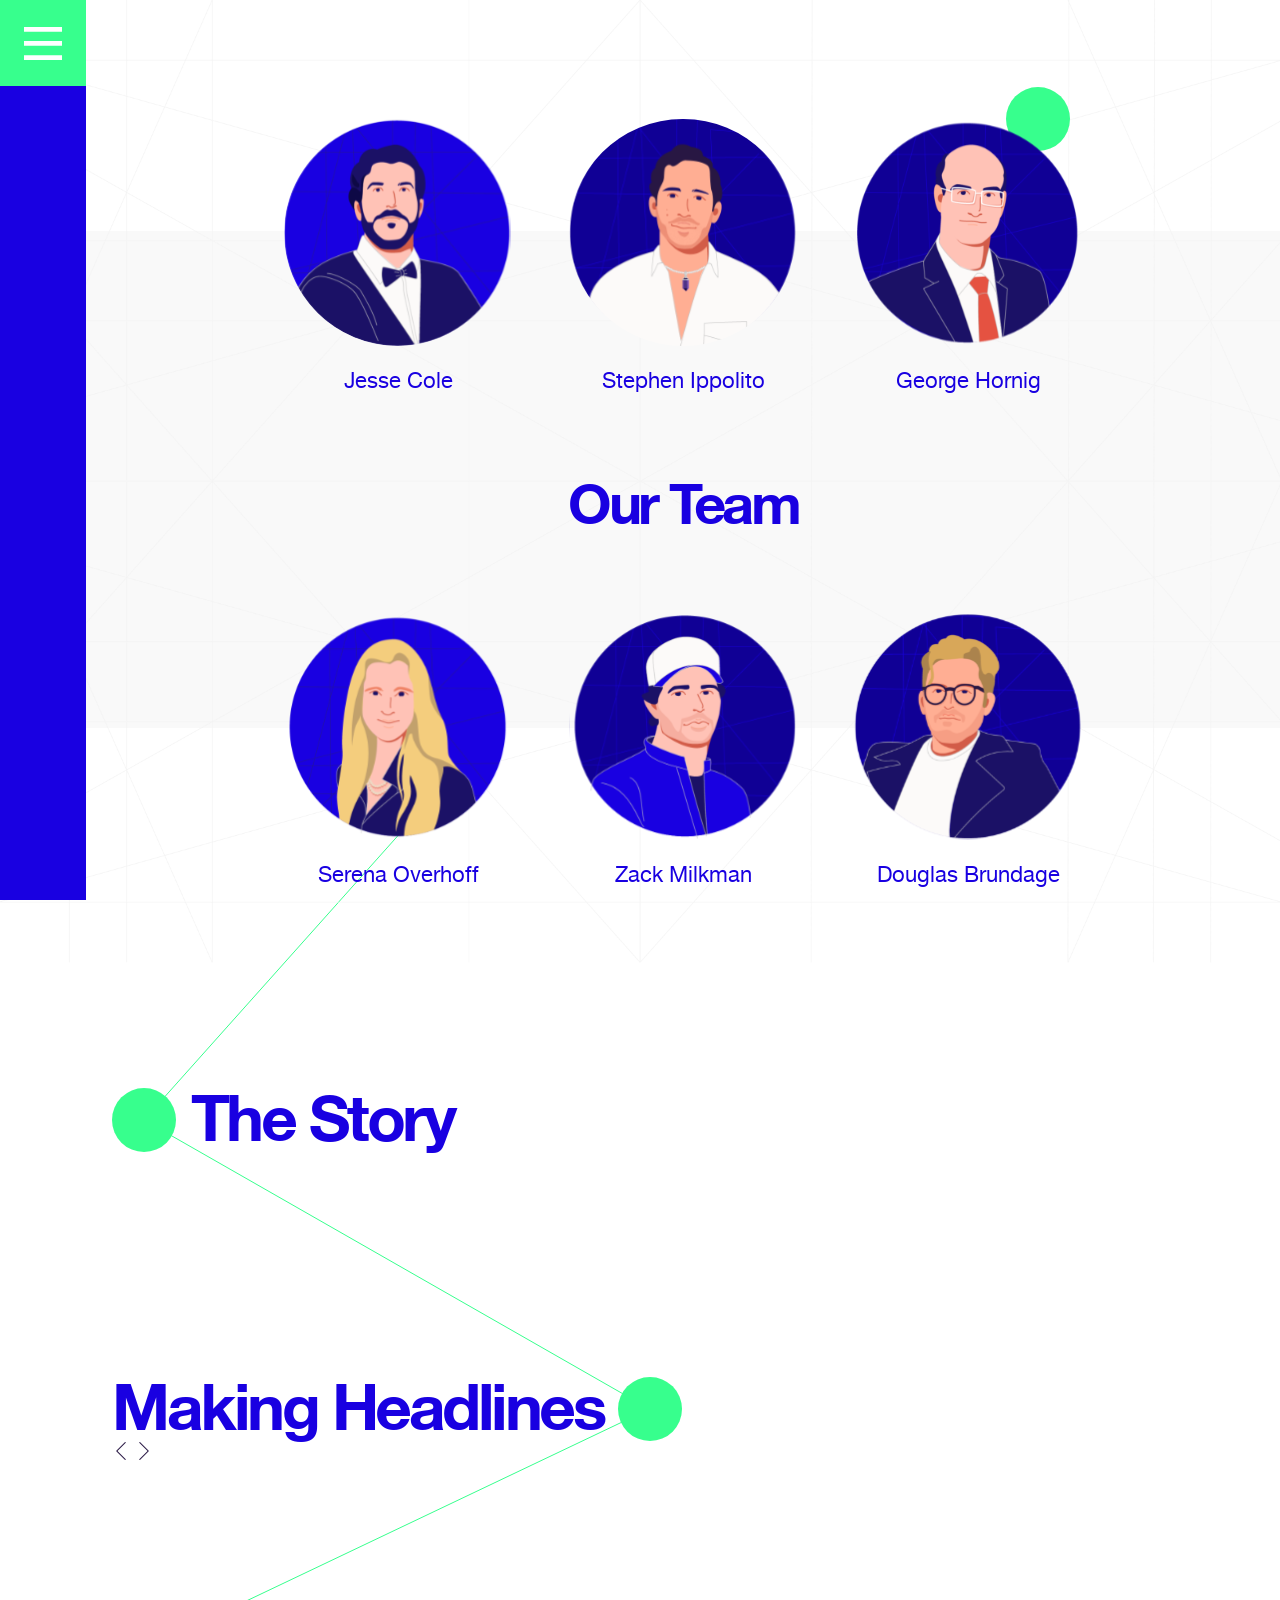
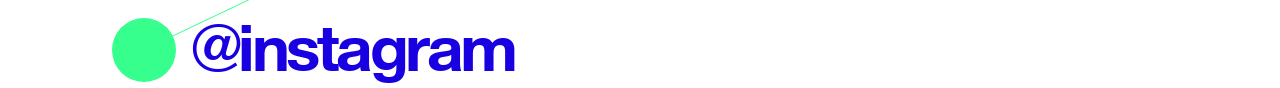
==== commit 5fbbef99: "our team section responsive" ====
--- a/index.html
+++ b/index.html
@@ -7,12 +7,12 @@
 </head>
 <body>
     <nav class="nav-menu">
-        <span class="nav-menu-btn"><i class="icon-menu"></i></span>
+        <span class="nav-menu-btn svg-coord" id="one"><i class="icon-menu"></i></span>
     </nav>
     <main class="bg-grid">
         <!-- start section Our Team -->
         <section class="section-team">
-            <span id="one" class="svg-point top-right"></span>
+            <span id="two" class="svg-point svg-coord top-right"></span>
             <div class="container">
                 <div class="team-area tabs-area">
                     <h1 class="h2 team-heading text-center">Our Team</h1>
@@ -126,7 +126,7 @@
         <!-- start section The Story -->
         <section class="section-story">
             <div class="container">
-                <h2 class="h1"><span id="two" class="svg-point"></span> The Story</h2>
+                <h2 class="h1"><span id="three" class="svg-point svg-coord"></span> The Story</h2>
             </div>
         </section>
         <!-- end section The Story -->
@@ -134,7 +134,7 @@
         <!-- start section Making Headlines -->
         <section class="section-slider">
             <div class="container">
-                <h2 class="h1">Making Headlines <span id="three" class="svg-point"></span></h2>
+                <h2 class="h1">Making Headlines <span id="four" class="svg-point svg-coord"></span></h2>
                 <i class="icon-back"></i>
                 <i class="icon-next"></i>
             </div>
@@ -144,7 +144,7 @@
         <!-- start section @instagram -->
         <section class="section-instagram pb-xxl">
             <div class="container">
-                <h2 class="h1"><span id="four" class="svg-point"></span> @instagram</h2>
+                <h2 class="h1"><span id="five" class="svg-point svg-coord"></span> @instagram</h2>
             </div>
         </section>
         <!-- end section @instagram -->
--- a/assets/css/main.css
+++ b/assets/css/main.css
@@ -1 +1 @@
-@charset "UTF-8";@font-face{font-family:icomoon;font-style:normal;font-weight:400;src:local("icomoon"),url(../fonts/team_icomoon/team-icomoon.woff) format("woff"),url(../fonts/team_icomoon/team-icomoon.ttf) format("truetype"),url(../fonts/team_icomoon/team-icomoon.eot) format("embedded-opentype")}@font-face{font-family:HelveticaNeueCyr;font-style:normal;font-weight:400;src:local("HelveticaNeueCyr"),url(../fonts/helvetica_neue_cyr/regular/helveticaneuecyr-roman-webfont.woff2) format("woff2"),url(../fonts/helvetica_neue_cyr/regular/helveticaneuecyr-roman-webfont.woff) format("woff"),url(../fonts/helvetica_neue_cyr/regular/helveticaneuecyr-roman-webfont.ttf) format("truetype"),url(../fonts/helvetica_neue_cyr/regular/helveticaneuecyr-roman-webfont.eot) format("embedded-opentype")}@font-face{font-family:HelveticaNeueCyr;font-style:normal;font-weight:700;src:local("HelveticaNeueCyr"),url(../fonts/helvetica_neue_cyr/bold/helveticaneuecyr-bold-webfont.woff2) format("woff2"),url(../fonts/helvetica_neue_cyr/bold/helveticaneuecyr-bold-webfont.woff) format("woff"),url(../fonts/helvetica_neue_cyr/bold/helveticaneuecyr-bold-webfont.ttf) format("truetype"),url(../fonts/helvetica_neue_cyr/bold/helveticaneuecyr-bold-webfont.eot) format("embedded-opentype")}abbr,address,article,aside,audio,b,blockquote,body,canvas,caption,cite,code,dd,del,details,dfn,div,dl,dt,em,fieldset,figcaption,figure,footer,form,h1,h2,h3,h4,h5,h6,header,hgroup,html,i,iframe,img,ins,kbd,label,legend,li,mark,menu,nav,object,ol,p,pre,q,samp,section,small,span,strong,sub,summary,sup,table,tbody,td,tfoot,th,thead,time,tr,ul,var,video{margin:0;padding:0;border:0;outline:0;font-size:100%;vertical-align:baseline;background:transparent}article,aside,details,dialog,figcaption,figure,footer,header,hgroup,main,menu,nav,section{display:block}li,ul{list-style:none}blockquote,q{quotes:none}blockquote:after,blockquote:before,q:after,q:before{content:"";content:none}a{text-decoration:none;font-size:100%;color:inherit}table{border-collapse:collapse;border-spacing:0}html{position:relative;min-height:100%;-webkit-box-sizing:border-box;box-sizing:border-box}body{color:#281743;font-size:18px;line-height:1.37;font-family:HelveticaNeueCyr,serif;outline:none;word-wrap:break-word;font-weight:400}*,:after,:before{outline:none;-webkit-box-sizing:inherit;box-sizing:inherit}.container{max-width:1467px;padding-left:26px;padding-right:26px;margin-left:auto;margin-right:auto}[class*=" icon-"],[class^=icon-]{font-family:icomoon!important;speak:none;font-style:normal;font-weight:400;font-variant:normal;text-transform:none;line-height:1;-webkit-font-smoothing:antialiased;-moz-osx-font-smoothing:grayscale}.icon-menu:before{content:"\E902"}.icon-next:before{content:"\E900"}.icon-back:before{content:"\E901"}.nav-menu{z-index:9;width:86px;background-color:#1900e1;position:fixed;top:0;bottom:0;left:0}.nav-menu .nav-menu-btn{font-size:38px;color:#fff;width:86px;padding-top:24px;padding-bottom:24px;display:block;cursor:pointer;background-color:#37ff8d;-webkit-transition:.3s ease;transition:.3s ease;text-align:center}.nav-menu .nav-menu-btn:hover{background-color:#00d059}.nav-menu .nav-menu-btn i{display:block}.nav-menu~main{padding-left:86px}.bg-grid:before{content:"";z-index:0;position:absolute;top:0;right:0;bottom:0;left:0;background-image:url(../img/bg/grid.png);background-size:100%;background-repeat:no-repeat;background-position:top}.section-team{padding-top:119px;padding-bottom:119px;position:relative}.section-team .container{z-index:1;position:relative}.section-team:before{content:"";z-index:-1;background-color:#f9f9f9;position:absolute;top:231px;right:0;bottom:281px;left:0}.section-story{padding-top:79px;padding-bottom:79px}.section-slider{padding-top:146px;padding-bottom:146px}.section-instagram{padding-top:6px;padding-bottom:6px}.block-link{cursor:pointer}.block-link:hover .heading-regular{color:#37ff8d}.block-link:hover .img-rounded{opacity:.9}.block-link .img-rounded{margin-bottom:20px}.block-link .heading-regular,.block-link .img-rounded{-webkit-transition:.3s ease;transition:.3s ease}.img-rounded{border-radius:50%;overflow:hidden;position:relative;width:100%;padding-top:100%;display:block}.img-rounded img{max-width:100%;-webkit-transform:translate(-50%,-50%);transform:translate(-50%,-50%);min-width:100%;min-height:100%;position:absolute;top:50%;left:50%}.img-size{margin-left:auto;margin-right:auto;width:81.5%;display:block}.team-area{display:-webkit-box;display:-ms-flexbox;display:flex;-ms-flex-wrap:wrap;flex-wrap:wrap;-webkit-box-orient:horizontal;-webkit-box-direction:normal;-ms-flex-direction:row;flex-direction:row}.team-area .team-heading{-webkit-box-ordinal-group:3;-ms-flex-order:2;order:2;width:100%;margin-top:80px;margin-bottom:80px}.team-area .first-list{-webkit-box-ordinal-group:2;-ms-flex-order:1;order:1;width:100%}.team-area .second-list{-webkit-box-ordinal-group:4;-ms-flex-order:3;order:3;width:100%}.info-line:after{content:" ";clear:both;display:block}.info-line .info-left-side{float:left;width:38.5%;padding-right:81px}.info-line .info-left{float:left;width:61.5%;max-width:448px}.info-line .info-mt{margin-top:72px}.member-info-list{width:100%}.tabs-section{display:none}.tabs-area.tab-selected .tabs-section{display:block}.tabs-area .tab{display:none}.tabs-area .tab.active{display:block}.m-1{margin:3px}.mt-1{margin-top:3px}.mr-1{margin-right:3px}.mb-1{margin-bottom:3px}.ml-1{margin-left:3px}.p-1{padding:3px}.pt-1{padding-top:3px}.pr-1{padding-right:3px}.pb-1{padding-bottom:3px}.pl-1{padding-left:3px}.m-2{margin:6px}.mt-2{margin-top:6px}.mr-2{margin-right:6px}.mb-2{margin-bottom:6px}.ml-2{margin-left:6px}.p-2{padding:6px}.pt-2{padding-top:6px}.pr-2{padding-right:6px}.pb-2{padding-bottom:6px}.pl-2{padding-left:6px}.m-3{margin:9px}.mt-3{margin-top:9px}.mr-3{margin-right:9px}.mb-3{margin-bottom:9px}.ml-3{margin-left:9px}.p-3{padding:9px}.pt-3{padding-top:9px}.pr-3{padding-right:9px}.pb-3{padding-bottom:9px}.pl-3{padding-left:9px}.m-4{margin:12px}.mt-4{margin-top:12px}.mr-4{margin-right:12px}.mb-4{margin-bottom:12px}.ml-4{margin-left:12px}.p-4{padding:12px}.pt-4{padding-top:12px}.pr-4{padding-right:12px}.pb-4{padding-bottom:12px}.pl-4{padding-left:12px}.m-5{margin:15px}.mt-5{margin-top:15px}.mr-5{margin-right:15px}.mb-5{margin-bottom:15px}.ml-5{margin-left:15px}.p-5{padding:15px}.pt-5{padding-top:15px}.pr-5{padding-right:15px}.pb-5{padding-bottom:15px}.pl-5{padding-left:15px}.m-6{margin:18px}.mt-6{margin-top:18px}.mr-6{margin-right:18px}.mb-6{margin-bottom:18px}.ml-6{margin-left:18px}.p-6{padding:18px}.pt-6{padding-top:18px}.pr-6{padding-right:18px}.pb-6{padding-bottom:18px}.pl-6{padding-left:18px}.m-7{margin:21px}.mt-7{margin-top:21px}.mr-7{margin-right:21px}.mb-7{margin-bottom:21px}.ml-7{margin-left:21px}.p-7{padding:21px}.pt-7{padding-top:21px}.pr-7{padding-right:21px}.pb-7{padding-bottom:21px}.pl-7{padding-left:21px}.m-8{margin:24px}.mt-8{margin-top:24px}.mr-8{margin-right:24px}.mb-8{margin-bottom:24px}.ml-8{margin-left:24px}.p-8{padding:24px}.pt-8{padding-top:24px}.pr-8{padding-right:24px}.pb-8{padding-bottom:24px}.pl-8{padding-left:24px}.m-9{margin:27px}.mt-9{margin-top:27px}.mr-9{margin-right:27px}.mb-9{margin-bottom:27px}.ml-9{margin-left:27px}.p-9{padding:27px}.pt-9{padding-top:27px}.pr-9{padding-right:27px}.pb-9{padding-bottom:27px}.pl-9{padding-left:27px}.m-10{margin:30px}.mt-10{margin-top:30px}.mr-10{margin-right:30px}.mb-10{margin-bottom:30px}.ml-10{margin-left:30px}.p-10{padding:30px}.pt-10{padding-top:30px}.pr-10{padding-right:30px}.pb-10{padding-bottom:30px}.pl-10{padding-left:30px}.m-lg{margin:51px}.mt-lg{margin-top:51px}.mr-lg{margin-right:51px}.mb-lg{margin-bottom:51px}.ml-lg{margin-left:51px}.p-lg{padding:51px}.pt-lg{padding-top:51px}.pr-lg{padding-right:51px}.pb-lg{padding-bottom:51px}.pl-lg{padding-left:51px}.m-xxl{margin:px}.mt-xxl{margin-top:px}.mr-xxl{margin-right:px}.mb-xxl{margin-bottom:px}.ml-xxl{margin-left:px}.p-xxl{padding:px}.pt-xxl{padding-top:px}.pr-xxl{padding-right:px}.pb-xxl{padding-bottom:px}.pl-xxl{padding-left:px}.text-left{text-align:left}.text-right{text-align:right}.text-center{text-align:center}.text-justify{text-align:justify}@media (min-width:360px){.text-xxs-left{text-align:left}.text-xxs-right{text-align:right}.text-xxs-center{text-align:center}.text-xxs-justify{text-align:justify}}@media (min-width:480px){.text-xs-left{text-align:left}.text-xs-right{text-align:right}.text-xs-center{text-align:center}.text-xs-justify{text-align:justify}}@media (min-width:768px){.text-sm-left{text-align:left}.text-sm-right{text-align:right}.text-sm-center{text-align:center}.text-sm-justify{text-align:justify}}@media (min-width:1024px){.text-md-left{text-align:left}.text-md-right{text-align:right}.text-md-center{text-align:center}.text-md-justify{text-align:justify}}@media (min-width:1280px){.text-lg-left{text-align:left}.text-lg-right{text-align:right}.text-lg-center{text-align:center}.text-lg-justify{text-align:justify}}.h4,h4{font-size:1.222em}.h3,.h4,h3,h4{font-weight:700}.h3,h3{font-size:1.778em}.h2,h2{font-size:3.111em}.h1,.h2,h1,h2{font-weight:700}.h1,h1{font-size:3.556em}.h1,.h2,h1,h2{color:#1900e1;line-height:1;letter-spacing:-3.5px}.fs-base{font-size:18px}.fs-md{font-size:1em}.fs-lg{font-size:1.222em}.fs-xl{font-size:1.778em}.fw-regular{font-weight:400}.fw-bold{font-weight:700}.heading-regular{font-size:1.222em;color:#1900e1;font-weight:400}.svg-for-line{width:100%;height:100%;z-index:-2;position:absolute;top:0;left:0}.svg-line{stroke-width:2px;stroke:#37ff8d}.svg-point{display:inline-block;vertical-align:top;width:64px;height:64px;background-color:#37ff8d;border-radius:50%}.svg-point.top-right{position:absolute;top:87px;right:210px}.list-block{display:-webkit-box;display:-ms-flexbox;display:flex;-webkit-box-pack:center;-ms-flex-pack:center;justify-content:center;-ms-flex-wrap:wrap;flex-wrap:wrap}.list-block>li{width:33%;max-width:285px;padding-left:3px;padding-right:3px}.d-block{display:block}.d-none,.hidden{display:none}.d-inline-block{display:inline-block}.d-flex{display:-webkit-box;display:-ms-flexbox;display:flex}@media (min-width:360px){.d-xxs-block{display:block}.d-xxs-none{display:none}.d-xxs-inline-block{display:inline-block}.d-xxs-flex{display:-webkit-box;display:-ms-flexbox;display:flex}}@media (min-width:480px){.d-xs-block{display:block}.d-xs-none{display:none}.d-xs-inline-block{display:inline-block}.d-xs-flex{display:-webkit-box;display:-ms-flexbox;display:flex}}@media (min-width:768px){.d-sm-block{display:block}.d-sm-none{display:none}.d-sm-inline-block{display:inline-block}.d-sm-flex{display:-webkit-box;display:-ms-flexbox;display:flex}}@media (min-width:1024px){.d-md-block{display:block}.d-md-none{display:none}.d-md-inline-block{display:inline-block}.d-md-flex{display:-webkit-box;display:-ms-flexbox;display:flex}}@media (min-width:1280px){.d-lg-block{display:block}.d-lg-none{display:none}.d-lg-inline-block{display:inline-block}.d-lg-flex{display:-webkit-box;display:-ms-flexbox;display:flex}}.items-end{-webkit-box-align:end;-ms-flex-align:end;align-items:flex-end}.items-center{-webkit-box-align:center;-ms-flex-align:center;align-items:center}.justify-start{-webkit-box-pack:start;-ms-flex-pack:start;justify-content:flex-start}.justify-end{-webkit-box-pack:end;-ms-flex-pack:end;justify-content:flex-end}.justify-center{-webkit-box-pack:center;-ms-flex-pack:center;justify-content:center}.justify-between{-webkit-box-pack:justify;-ms-flex-pack:justify;justify-content:space-between}.justify-around{-ms-flex-pack:distribute;justify-content:space-around}.flex-wrap{-ms-flex-wrap:wrap;flex-wrap:wrap}@media (min-width:360px){.justify-xxs-between{-webkit-box-pack:justify;-ms-flex-pack:justify;justify-content:space-between}}@media (min-width:360px){.justify-xxs-left{-webkit-box-pack:left;-ms-flex-pack:left;justify-content:left}}@media (min-width:480px){.justify-xs-between{-webkit-box-pack:justify;-ms-flex-pack:justify;justify-content:space-between}}@media (min-width:480px){.justify-xs-left{-webkit-box-pack:left;-ms-flex-pack:left;justify-content:left}}@media (min-width:768px){.justify-sm-between{-webkit-box-pack:justify;-ms-flex-pack:justify;justify-content:space-between}}@media (min-width:768px){.justify-sm-left{-webkit-box-pack:left;-ms-flex-pack:left;justify-content:left}}@media (min-width:1024px){.justify-md-between{-webkit-box-pack:justify;-ms-flex-pack:justify;justify-content:space-between}}@media (min-width:1024px){.justify-md-left{-webkit-box-pack:left;-ms-flex-pack:left;justify-content:left}}@media (min-width:1280px){.justify-lg-between{-webkit-box-pack:justify;-ms-flex-pack:justify;justify-content:space-between}}@media (min-width:1280px){.justify-lg-left{-webkit-box-pack:left;-ms-flex-pack:left;justify-content:left}}.link{text-decoration:underline;-webkit-transition:.3s ease;transition:.3s ease}.link:hover{text-decoration:none;color:#37ff8d}+@charset "UTF-8";@font-face{font-family:icomoon;font-style:normal;font-weight:400;src:local("icomoon"),url(../fonts/team_icomoon/team-icomoon.woff) format("woff"),url(../fonts/team_icomoon/team-icomoon.ttf) format("truetype"),url(../fonts/team_icomoon/team-icomoon.eot) format("embedded-opentype")}@font-face{font-family:HelveticaNeueCyr;font-style:normal;font-weight:400;src:local("HelveticaNeueCyr"),url(../fonts/helvetica_neue_cyr/regular/helveticaneuecyr-roman-webfont.woff2) format("woff2"),url(../fonts/helvetica_neue_cyr/regular/helveticaneuecyr-roman-webfont.woff) format("woff"),url(../fonts/helvetica_neue_cyr/regular/helveticaneuecyr-roman-webfont.ttf) format("truetype"),url(../fonts/helvetica_neue_cyr/regular/helveticaneuecyr-roman-webfont.eot) format("embedded-opentype")}@font-face{font-family:HelveticaNeueCyr;font-style:normal;font-weight:700;src:local("HelveticaNeueCyr"),url(../fonts/helvetica_neue_cyr/bold/helveticaneuecyr-bold-webfont.woff2) format("woff2"),url(../fonts/helvetica_neue_cyr/bold/helveticaneuecyr-bold-webfont.woff) format("woff"),url(../fonts/helvetica_neue_cyr/bold/helveticaneuecyr-bold-webfont.ttf) format("truetype"),url(../fonts/helvetica_neue_cyr/bold/helveticaneuecyr-bold-webfont.eot) format("embedded-opentype")}abbr,address,article,aside,audio,b,blockquote,body,canvas,caption,cite,code,dd,del,details,dfn,div,dl,dt,em,fieldset,figcaption,figure,footer,form,h1,h2,h3,h4,h5,h6,header,hgroup,html,i,iframe,img,ins,kbd,label,legend,li,mark,menu,nav,object,ol,p,pre,q,samp,section,small,span,strong,sub,summary,sup,table,tbody,td,tfoot,th,thead,time,tr,ul,var,video{margin:0;padding:0;border:0;outline:0;font-size:100%;vertical-align:baseline;background:transparent}article,aside,details,dialog,figcaption,figure,footer,header,hgroup,main,menu,nav,section{display:block}li,ul{list-style:none}blockquote,q{quotes:none}blockquote:after,blockquote:before,q:after,q:before{content:"";content:none}a{text-decoration:none;font-size:100%;color:inherit}table{border-collapse:collapse;border-spacing:0}html{position:relative;min-height:100%;-webkit-box-sizing:border-box;box-sizing:border-box}body{color:#281743;font-size:18px;line-height:1.37;font-family:HelveticaNeueCyr,serif;outline:none;word-wrap:break-word;font-weight:400}*,:after,:before{outline:none;-webkit-box-sizing:inherit;box-sizing:inherit}.container{max-width:1467px;padding-left:26px;padding-right:26px;margin-left:auto;margin-right:auto}[class*=" icon-"],[class^=icon-]{font-family:icomoon!important;speak:none;font-style:normal;font-weight:400;font-variant:normal;text-transform:none;line-height:1;-webkit-font-smoothing:antialiased;-moz-osx-font-smoothing:grayscale}.icon-menu:before{content:"\E902"}.icon-next:before{content:"\E900"}.icon-back:before{content:"\E901"}.nav-menu{z-index:9;width:86px;background-color:#1900e1;position:fixed;top:0;bottom:0;left:0}.nav-menu .nav-menu-btn{font-size:38px;color:#fff;width:86px;padding-top:24px;padding-bottom:24px;display:block;cursor:pointer;background-color:#37ff8d;-webkit-transition:.3s ease;transition:.3s ease;text-align:center}.nav-menu .nav-menu-btn:hover{background-color:#00d059}.nav-menu .nav-menu-btn i{display:block}.nav-menu~main{padding-left:86px}.bg-grid:before{content:"";z-index:-1;position:absolute;top:0;right:0;bottom:0;left:0;background-image:url(../img/bg/grid.png);background-size:100%;background-repeat:no-repeat;background-position:top}.section-team{padding-top:119px;padding-bottom:119px;position:relative}.section-team .container{z-index:1;position:relative}.section-team:before{content:"";z-index:-2;background-color:#f9f9f9;position:absolute;top:231px;right:0;bottom:281px;left:0}.section-story{padding-top:79px;padding-bottom:79px}.section-slider{padding-top:146px;padding-bottom:146px}.section-instagram{padding-top:6px;padding-bottom:6px}.block-link{cursor:pointer}.block-link:hover .heading-regular{color:#37ff8d}.block-link:hover .img-rounded{opacity:.9}.block-link .img-rounded{margin-bottom:20px}.block-link .heading-regular,.block-link .img-rounded{-webkit-transition:.3s ease;transition:.3s ease}.img-rounded{border-radius:50%;overflow:hidden;position:relative;width:100%;padding-top:100%;display:block}.img-rounded img{max-width:100%;-webkit-transform:translate(-50%,-50%);transform:translate(-50%,-50%);min-width:100%;min-height:100%;position:absolute;top:50%;left:50%}.img-size{margin-left:auto;margin-right:auto;width:81.5%;display:block}.team-area{display:-webkit-box;display:-ms-flexbox;display:flex;-ms-flex-wrap:wrap;flex-wrap:wrap;-webkit-box-orient:horizontal;-webkit-box-direction:normal;-ms-flex-direction:row;flex-direction:row}.team-area .team-heading{-webkit-box-ordinal-group:3;-ms-flex-order:2;order:2;width:100%;margin-top:80px;margin-bottom:80px}.team-area .first-list{-webkit-box-ordinal-group:2;-ms-flex-order:1;order:1;width:100%}.team-area .second-list{-webkit-box-ordinal-group:4;-ms-flex-order:3;order:3;width:100%}.team-area.tab-selected .team-heading{display:none}.team-area.tab-selected .list-block{-webkit-box-pack:unset;-ms-flex-pack:unset;justify-content:unset;width:50%}.team-area.tab-selected .img-size{width:79.5%}.team-area .tab-btn.active .heading-regular{color:#37ff8d}.info-line:after{content:" ";clear:both;display:block}.info-line .info-left-side{float:left;width:53%;max-width:545px;padding-right:81px}.info-line .info-left{float:left;width:47%;max-width:448px}.info-line .info-mt{margin-top:72px}.member-info-list{width:100%}.m-1{margin:3px}.mt-1{margin-top:3px}.mr-1{margin-right:3px}.mb-1{margin-bottom:3px}.ml-1{margin-left:3px}.p-1{padding:3px}.pt-1{padding-top:3px}.pr-1{padding-right:3px}.pb-1{padding-bottom:3px}.pl-1{padding-left:3px}.m-2{margin:6px}.mt-2{margin-top:6px}.mr-2{margin-right:6px}.mb-2{margin-bottom:6px}.ml-2{margin-left:6px}.p-2{padding:6px}.pt-2{padding-top:6px}.pr-2{padding-right:6px}.pb-2{padding-bottom:6px}.pl-2{padding-left:6px}.m-3{margin:9px}.mt-3{margin-top:9px}.mr-3{margin-right:9px}.mb-3{margin-bottom:9px}.ml-3{margin-left:9px}.p-3{padding:9px}.pt-3{padding-top:9px}.pr-3{padding-right:9px}.pb-3{padding-bottom:9px}.pl-3{padding-left:9px}.m-4{margin:12px}.mt-4{margin-top:12px}.mr-4{margin-right:12px}.mb-4{margin-bottom:12px}.ml-4{margin-left:12px}.p-4{padding:12px}.pt-4{padding-top:12px}.pr-4{padding-right:12px}.pb-4{padding-bottom:12px}.pl-4{padding-left:12px}.m-5{margin:15px}.mt-5{margin-top:15px}.mr-5{margin-right:15px}.mb-5{margin-bottom:15px}.ml-5{margin-left:15px}.p-5{padding:15px}.pt-5{padding-top:15px}.pr-5{padding-right:15px}.pb-5{padding-bottom:15px}.pl-5{padding-left:15px}.m-6{margin:18px}.mt-6{margin-top:18px}.mr-6{margin-right:18px}.mb-6{margin-bottom:18px}.ml-6{margin-left:18px}.p-6{padding:18px}.pt-6{padding-top:18px}.pr-6{padding-right:18px}.pb-6{padding-bottom:18px}.pl-6{padding-left:18px}.m-7{margin:21px}.mt-7{margin-top:21px}.mr-7{margin-right:21px}.mb-7{margin-bottom:21px}.ml-7{margin-left:21px}.p-7{padding:21px}.pt-7{padding-top:21px}.pr-7{padding-right:21px}.pb-7{padding-bottom:21px}.pl-7{padding-left:21px}.m-8{margin:24px}.mt-8{margin-top:24px}.mr-8{margin-right:24px}.mb-8{margin-bottom:24px}.ml-8{margin-left:24px}.p-8{padding:24px}.pt-8{padding-top:24px}.pr-8{padding-right:24px}.pb-8{padding-bottom:24px}.pl-8{padding-left:24px}.m-9{margin:27px}.mt-9{margin-top:27px}.mr-9{margin-right:27px}.mb-9{margin-bottom:27px}.ml-9{margin-left:27px}.p-9{padding:27px}.pt-9{padding-top:27px}.pr-9{padding-right:27px}.pb-9{padding-bottom:27px}.pl-9{padding-left:27px}.m-10{margin:30px}.mt-10{margin-top:30px}.mr-10{margin-right:30px}.mb-10{margin-bottom:30px}.ml-10{margin-left:30px}.p-10{padding:30px}.pt-10{padding-top:30px}.pr-10{padding-right:30px}.pb-10{padding-bottom:30px}.pl-10{padding-left:30px}.m-lg{margin:51px}.mt-lg{margin-top:51px}.mr-lg{margin-right:51px}.mb-lg{margin-bottom:51px}.ml-lg{margin-left:51px}.p-lg{padding:51px}.pt-lg{padding-top:51px}.pr-lg{padding-right:51px}.pb-lg{padding-bottom:51px}.pl-lg{padding-left:51px}.m-xxl{margin:px}.mt-xxl{margin-top:px}.mr-xxl{margin-right:px}.mb-xxl{margin-bottom:px}.ml-xxl{margin-left:px}.p-xxl{padding:px}.pt-xxl{padding-top:px}.pr-xxl{padding-right:px}.pb-xxl{padding-bottom:px}.pl-xxl{padding-left:px}.text-left{text-align:left}.text-right{text-align:right}.text-center{text-align:center}.text-justify{text-align:justify}@media (min-width:360px){.text-xxs-left{text-align:left}.text-xxs-right{text-align:right}.text-xxs-center{text-align:center}.text-xxs-justify{text-align:justify}}@media (min-width:480px){.text-xs-left{text-align:left}.text-xs-right{text-align:right}.text-xs-center{text-align:center}.text-xs-justify{text-align:justify}}@media (min-width:768px){.text-sm-left{text-align:left}.text-sm-right{text-align:right}.text-sm-center{text-align:center}.text-sm-justify{text-align:justify}}@media (min-width:1024px){.text-md-left{text-align:left}.text-md-right{text-align:right}.text-md-center{text-align:center}.text-md-justify{text-align:justify}}@media (min-width:1280px){.text-lg-left{text-align:left}.text-lg-right{text-align:right}.text-lg-center{text-align:center}.text-lg-justify{text-align:justify}}.h4,h4{font-size:1.222em}.h3,.h4,h3,h4{font-weight:700}.h3,h3{font-size:1.778em}.h2,h2{font-size:3.111em}.h1,.h2,h1,h2{font-weight:700}.h1,h1{font-size:3.556em}.h1,.h2,h1,h2{color:#1900e1;line-height:1;letter-spacing:-3.5px}.fs-base{font-size:18px}.fs-md{font-size:1em}.fs-lg{font-size:1.222em}.fs-xl{font-size:1.778em}.fw-regular{font-weight:400}.fw-bold{font-weight:700}.heading-regular{font-size:1.222em;color:#1900e1;font-weight:400}.svg-for-line{width:100%;height:100%;z-index:-3;position:absolute;top:0;left:0}.svg-line{stroke-width:1px;stroke:#37ff8d}.svg-point{display:inline-block;vertical-align:top;width:64px;height:64px;background-color:#37ff8d;border-radius:50%}.svg-point.top-right{position:absolute;top:87px;right:210px}.list-block{display:-webkit-box;display:-ms-flexbox;display:flex;-webkit-box-pack:center;-ms-flex-pack:center;justify-content:center;-ms-flex-wrap:wrap;flex-wrap:wrap}.list-block>li{width:33%;max-width:285px;padding-left:3px;padding-right:3px}.d-block{display:block}.d-none,.hidden{display:none}.d-inline-block{display:inline-block}.d-flex{display:-webkit-box;display:-ms-flexbox;display:flex}@media (min-width:360px){.d-xxs-block{display:block}.d-xxs-none{display:none}.d-xxs-inline-block{display:inline-block}.d-xxs-flex{display:-webkit-box;display:-ms-flexbox;display:flex}}@media (min-width:480px){.d-xs-block{display:block}.d-xs-none{display:none}.d-xs-inline-block{display:inline-block}.d-xs-flex{display:-webkit-box;display:-ms-flexbox;display:flex}}@media (min-width:768px){.d-sm-block{display:block}.d-sm-none{display:none}.d-sm-inline-block{display:inline-block}.d-sm-flex{display:-webkit-box;display:-ms-flexbox;display:flex}}@media (min-width:1024px){.d-md-block{display:block}.d-md-none{display:none}.d-md-inline-block{display:inline-block}.d-md-flex{display:-webkit-box;display:-ms-flexbox;display:flex}}@media (min-width:1280px){.d-lg-block{display:block}.d-lg-none{display:none}.d-lg-inline-block{display:inline-block}.d-lg-flex{display:-webkit-box;display:-ms-flexbox;display:flex}}.items-end{-webkit-box-align:end;-ms-flex-align:end;align-items:flex-end}.items-center{-webkit-box-align:center;-ms-flex-align:center;align-items:center}.justify-start{-webkit-box-pack:start;-ms-flex-pack:start;justify-content:flex-start}.justify-end{-webkit-box-pack:end;-ms-flex-pack:end;justify-content:flex-end}.justify-center{-webkit-box-pack:center;-ms-flex-pack:center;justify-content:center}.justify-between{-webkit-box-pack:justify;-ms-flex-pack:justify;justify-content:space-between}.justify-around{-ms-flex-pack:distribute;justify-content:space-around}.flex-wrap{-ms-flex-wrap:wrap;flex-wrap:wrap}@media (min-width:360px){.justify-xxs-between{-webkit-box-pack:justify;-ms-flex-pack:justify;justify-content:space-between}}@media (min-width:360px){.justify-xxs-left{-webkit-box-pack:left;-ms-flex-pack:left;justify-content:left}}@media (min-width:480px){.justify-xs-between{-webkit-box-pack:justify;-ms-flex-pack:justify;justify-content:space-between}}@media (min-width:480px){.justify-xs-left{-webkit-box-pack:left;-ms-flex-pack:left;justify-content:left}}@media (min-width:768px){.justify-sm-between{-webkit-box-pack:justify;-ms-flex-pack:justify;justify-content:space-between}}@media (min-width:768px){.justify-sm-left{-webkit-box-pack:left;-ms-flex-pack:left;justify-content:left}}@media (min-width:1024px){.justify-md-between{-webkit-box-pack:justify;-ms-flex-pack:justify;justify-content:space-between}}@media (min-width:1024px){.justify-md-left{-webkit-box-pack:left;-ms-flex-pack:left;justify-content:left}}@media (min-width:1280px){.justify-lg-between{-webkit-box-pack:justify;-ms-flex-pack:justify;justify-content:space-between}}@media (min-width:1280px){.justify-lg-left{-webkit-box-pack:left;-ms-flex-pack:left;justify-content:left}}.tabs-section{display:none}.tabs-area.tab-selected .tabs-section{display:block}.tabs-area .tab{display:none}.tabs-area .tab.active{display:block}.link{text-decoration:underline;-webkit-transition:.3s ease;transition:.3s ease}.link:hover{text-decoration:none;color:#37ff8d}@media (min-width:1024px){.svg-line.onetwo{display:none}}
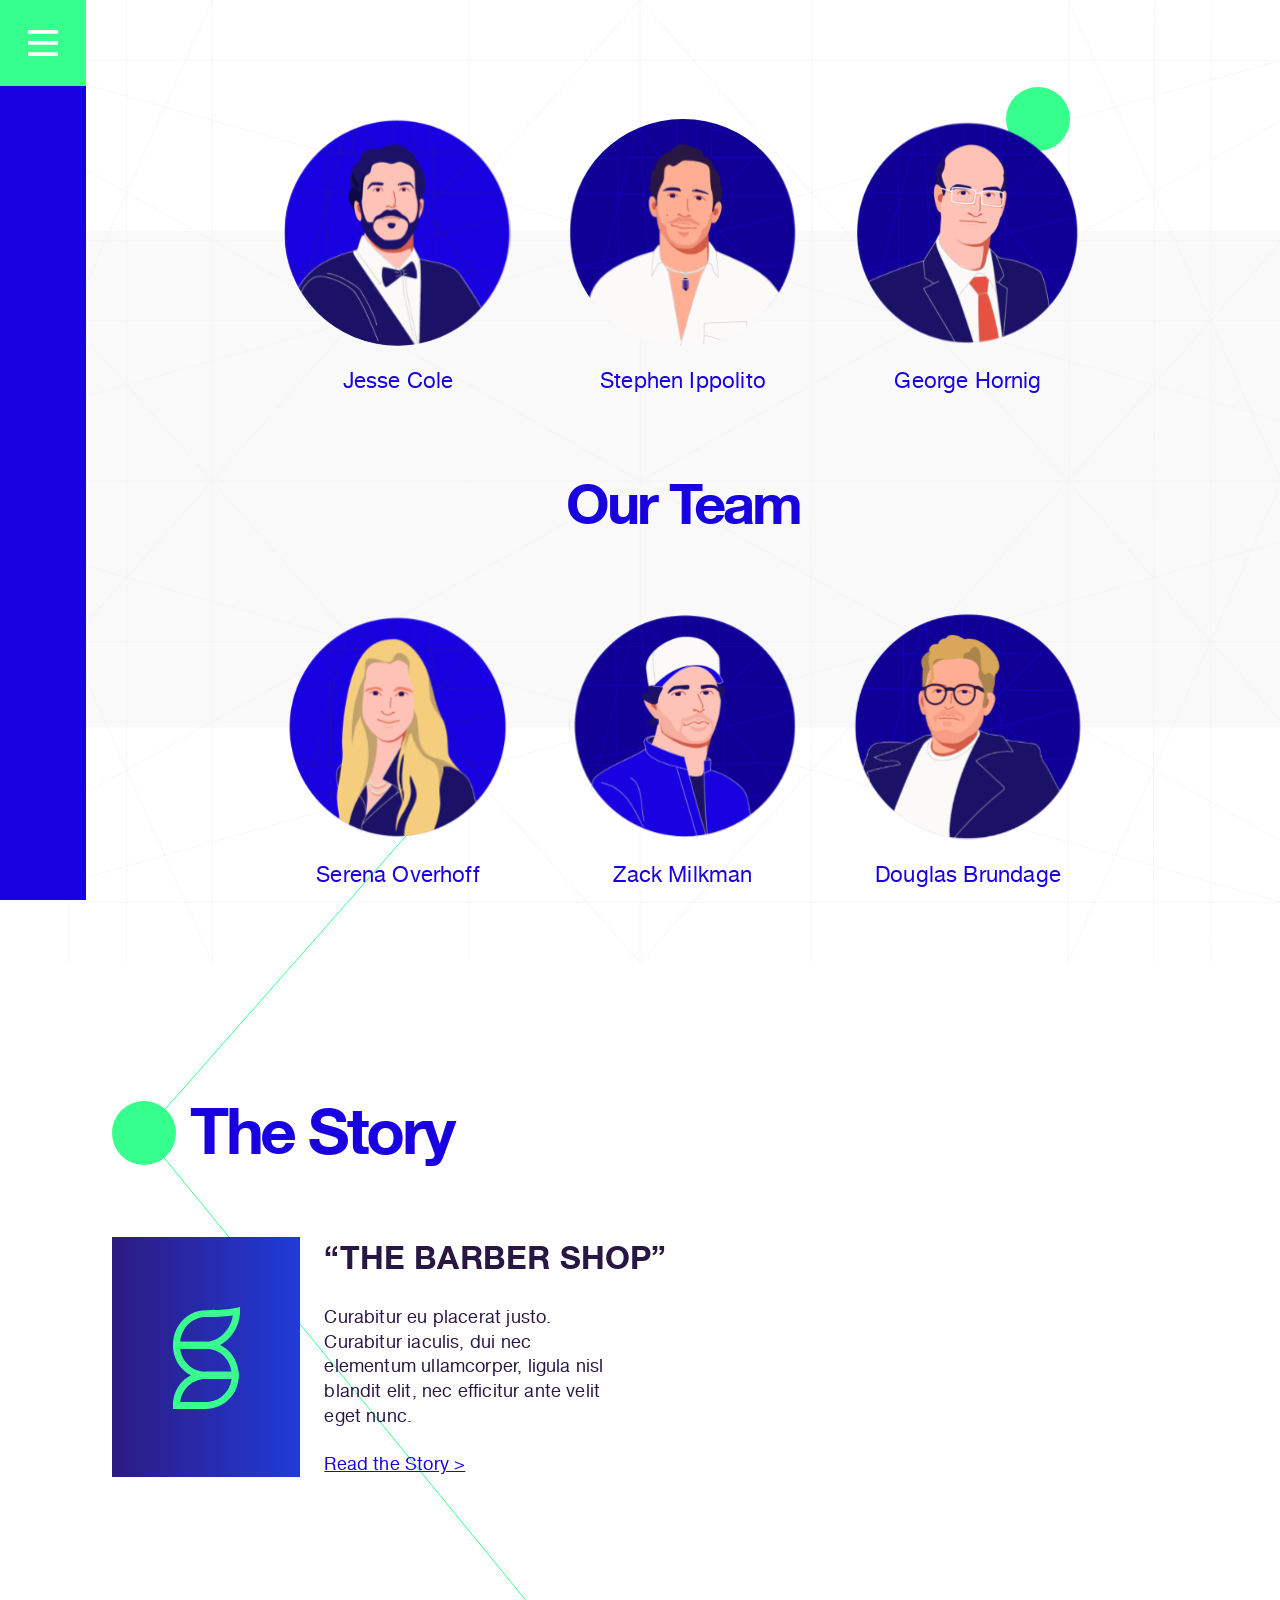
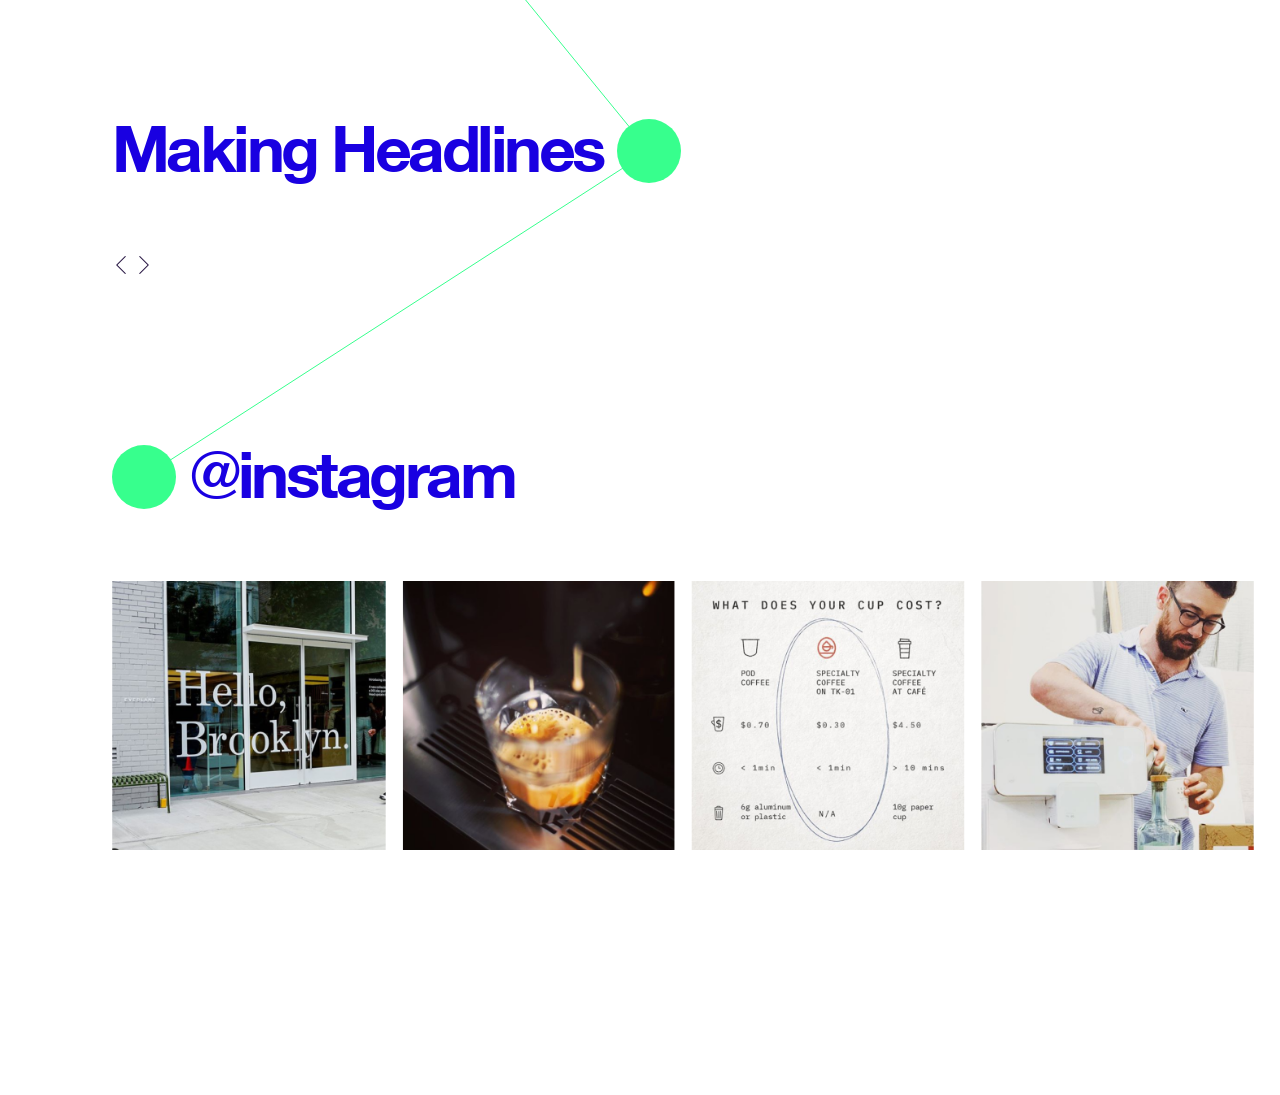
==== commit 2bdf91c7: "story section" ====
--- a/index.html
+++ b/index.html
@@ -8,6 +8,9 @@
 <body>
     <nav class="nav-menu">
         <span class="nav-menu-btn svg-coord" id="one"><i class="icon-menu"></i></span>
+        <div class="nav-links">
+
+        </div>
     </nav>
     <main class="bg-grid">
         <!-- start section Our Team -->
@@ -15,9 +18,9 @@
             <span id="two" class="svg-point svg-coord top-right"></span>
             <div class="container">
                 <div class="team-area tabs-area">
-                    <h1 class="h2 team-heading text-center">Our Team</h1>
-
-                    <ul class="member-info-list mb-lg tabs-section">
+                    <h1 class="h2 team-heading text-md-center">Our Team</h1>
+
+                    <ul class="member-info-list mb-9 tabs-section">
                        <li id="member_1" class="info-line tab">
                             <div class="info-left-side">
                                 <span class="img-rounded">
@@ -51,6 +54,74 @@
                                 <p class="mt-5">Early Investor/Advisor: Bandier, The Beach People.</p>
                             </div>
                        </li>
+
+                       <li id="member_3" class="info-line tab">
+                            <div class="info-left-side">
+                                <span class="img-rounded">
+                                    <img src="assets/img/team/george.svg" alt="George Hornig" />
+                                </span>
+                            </div>
+                            <div class="info-left info-mt">
+                                <h2 class="h1 mb-4">George Hornig</h2>
+                                <strong class="fs-xl d-block mb-1">Partner</strong>
+                                <a href="mailto:jesse@theseedlab.com?Subject=Hello" class="link fs-lg">stephen@ippolito.com</a>
+                            </div>
+                            <div class="info-left">
+                                <p class="mt-5">Founder of Veritus,  investment bank focused on the consumer goods and services sector; representative transactions: Alterna, Billabong, Chaser, Del Toro, Fender, Frame Denim, Planet Blue, Roots Canada.</p>
+                                <p class="mt-5">Early Investor/Advisor: Bandier, The Beach People.</p>
+                            </div>
+                       </li>
+
+                       <li id="member_4" class="info-line tab">
+                            <div class="info-left-side">
+                                <span class="img-rounded">
+                                    <img src="assets/img/team/serena.svg" alt="Serena Overhoff" />
+                                </span>
+                            </div>
+                            <div class="info-left info-mt">
+                                <h2 class="h1 mb-4">Serena Overhoff</h2>
+                                <strong class="fs-xl d-block mb-1">Partner</strong>
+                                <a href="mailto:jesse@theseedlab.com?Subject=Hello" class="link fs-lg">stephen@ippolito.com</a>
+                            </div>
+                            <div class="info-left">
+                                <p class="mt-5">Founder of Veritus,  investment bank focused on the consumer goods and services sector; representative transactions: Alterna, Billabong, Chaser, Del Toro, Fender, Frame Denim, Planet Blue, Roots Canada.</p>
+                                <p class="mt-5">Early Investor/Advisor: Bandier, The Beach People.</p>
+                            </div>
+                       </li>
+
+                       <li id="member_5" class="info-line tab">
+                            <div class="info-left-side">
+                                <span class="img-rounded">
+                                    <img src="assets/img/team/zack.svg" alt="Zack Milkman" />
+                                </span>
+                            </div>
+                            <div class="info-left info-mt">
+                                <h2 class="h1 mb-4">Zack Milkman</h2>
+                                <strong class="fs-xl d-block mb-1">Partner</strong>
+                                <a href="mailto:jesse@theseedlab.com?Subject=Hello" class="link fs-lg">stephen@ippolito.com</a>
+                            </div>
+                            <div class="info-left">
+                                <p class="mt-5">Founder of Veritus,  investment bank focused on the consumer goods and services sector; representative transactions: Alterna, Billabong, Chaser, Del Toro, Fender, Frame Denim, Planet Blue, Roots Canada.</p>
+                                <p class="mt-5">Early Investor/Advisor: Bandier, The Beach People.</p>
+                            </div>
+                       </li>
+
+                       <li id="member_6" class="info-line tab">
+                            <div class="info-left-side">
+                                <span class="img-rounded">
+                                    <img src="assets/img/team/douglas.svg" alt="Douglas Brundage" />
+                                </span>
+                            </div>
+                            <div class="info-left info-mt">
+                                <h2 class="h1 mb-4">Douglas Brundage</h2>
+                                <strong class="fs-xl d-block mb-1">Partner</strong>
+                                <a href="mailto:jesse@theseedlab.com?Subject=Hello" class="link fs-lg">stephen@ippolito.com</a>
+                            </div>
+                            <div class="info-left">
+                                <p class="mt-5">Founder of Veritus,  investment bank focused on the consumer goods and services sector; representative transactions: Alterna, Billabong, Chaser, Del Toro, Fender, Frame Denim, Planet Blue, Roots Canada.</p>
+                                <p class="mt-5">Early Investor/Advisor: Bandier, The Beach People.</p>
+                            </div>
+                       </li>
                     </ul>
 
                     <ul class="list-block first-list text-center">
@@ -88,7 +159,7 @@
 
                     <ul class="list-block second-list text-center">
                         <li>
-                            <span class="block-link">
+                            <span class="block-link tab-btn" data-tab="#member_4">
                                 <span class="img-size">
                                     <span class="img-rounded">
                                         <img src="assets/img/team/serena.svg" alt="Serena Overhoff" />
@@ -98,7 +169,7 @@
                             </span>
                         </li>
                         <li>
-                            <span class="block-link">
+                            <span class="block-link tab-btn" data-tab="#member_5">
                                 <span class="img-size">
                                     <span class="img-rounded">
                                         <img src="assets/img/team/zack.svg" alt="Zack Milkman" />
@@ -108,7 +179,7 @@
                             </span>
                         </li>
                         <li>
-                            <span class="block-link">
+                            <span class="block-link tab-btn" data-tab="#member_6">
                                 <span class="img-size">
                                     <span class="img-rounded">
                                         <img src="assets/img/team/douglas.svg" alt="Douglas Brundage" />
@@ -126,7 +197,19 @@
         <!-- start section The Story -->
         <section class="section-story">
             <div class="container">
-                <h2 class="h1"><span id="three" class="svg-point svg-coord"></span> The Story</h2>
+                <h2 class="h1 mb-lg"><span id="three" class="svg-point svg-coord"></span> <span class="align-middle">The Story</span></h2>
+                <ul class="d-md-flex justify-between two-md-cols">
+                    <li class="col box-content">
+                        <div class="gradient-primary box-img">
+                            <img src="assets/img/svg/story.svg" alt="Story Logo" />
+                        </div>
+                        <div class="box-info">
+                            <strong class="fs-xl">“THE BARBER SHOP”</strong>
+                            <p class="box-info-text mt-8 mb-8">Curabitur eu placerat justo. Curabitur iaculis, dui nec elementum ullamcorper, ligula nisl blandit elit, nec efficitur ante velit eget nunc. </p>
+                            <a href="#" class="link-primary">Read the Story ></a>
+                        </div>
+                    </li>
+                </ul>
             </div>
         </section>
         <!-- end section The Story -->
@@ -134,7 +217,7 @@
         <!-- start section Making Headlines -->
         <section class="section-slider">
             <div class="container">
-                <h2 class="h1">Making Headlines <span id="four" class="svg-point svg-coord"></span></h2>
+                <h2 class="h1 mb-lg"><span class="align-middle">Making Headlines</span> <span id="four" class="svg-point svg-coord"></span></h2>
                 <i class="icon-back"></i>
                 <i class="icon-next"></i>
             </div>
@@ -144,7 +227,21 @@
         <!-- start section @instagram -->
         <section class="section-instagram pb-xxl">
             <div class="container">
-                <h2 class="h1"><span id="five" class="svg-point svg-coord"></span> @instagram</h2>
+                <h2 class="h1 mb-lg"><span id="five" class="svg-point svg-coord"></span> <span class="align-middle">@instagram</span></h2>
+                <ul class="d-flex justify-between four-cols images-full">
+                    <li class="col">
+                        <a href="#" title="instagram image" class="link-img"><img src="assets/img/instagram/inst-1.png" alt="" /></a>
+                    </li>
+                    <li class="col">
+                        <a href="#" title="instagram image" class="link-img"><img src="assets/img/instagram/inst-2.png" alt="" /></a>
+                    </li>
+                    <li class="col">
+                        <a href="#" title="instagram image" class="link-img"><img src="assets/img/instagram/inst-3.png" alt="" /></a>
+                    </li>
+                    <li class="col">
+                        <a href="#" title="instagram image" class="link-img"><img src="assets/img/instagram/inst-4.png" alt="" /></a>
+                    </li>
+                </ul>
             </div>
         </section>
         <!-- end section @instagram -->
--- a/assets/css/main.css
+++ b/assets/css/main.css
@@ -1 +1 @@
-@charset "UTF-8";@font-face{font-family:icomoon;font-style:normal;font-weight:400;src:local("icomoon"),url(../fonts/team_icomoon/team-icomoon.woff) format("woff"),url(../fonts/team_icomoon/team-icomoon.ttf) format("truetype"),url(../fonts/team_icomoon/team-icomoon.eot) format("embedded-opentype")}@font-face{font-family:HelveticaNeueCyr;font-style:normal;font-weight:400;src:local("HelveticaNeueCyr"),url(../fonts/helvetica_neue_cyr/regular/helveticaneuecyr-roman-webfont.woff2) format("woff2"),url(../fonts/helvetica_neue_cyr/regular/helveticaneuecyr-roman-webfont.woff) format("woff"),url(../fonts/helvetica_neue_cyr/regular/helveticaneuecyr-roman-webfont.ttf) format("truetype"),url(../fonts/helvetica_neue_cyr/regular/helveticaneuecyr-roman-webfont.eot) format("embedded-opentype")}@font-face{font-family:HelveticaNeueCyr;font-style:normal;font-weight:700;src:local("HelveticaNeueCyr"),url(../fonts/helvetica_neue_cyr/bold/helveticaneuecyr-bold-webfont.woff2) format("woff2"),url(../fonts/helvetica_neue_cyr/bold/helveticaneuecyr-bold-webfont.woff) format("woff"),url(../fonts/helvetica_neue_cyr/bold/helveticaneuecyr-bold-webfont.ttf) format("truetype"),url(../fonts/helvetica_neue_cyr/bold/helveticaneuecyr-bold-webfont.eot) format("embedded-opentype")}abbr,address,article,aside,audio,b,blockquote,body,canvas,caption,cite,code,dd,del,details,dfn,div,dl,dt,em,fieldset,figcaption,figure,footer,form,h1,h2,h3,h4,h5,h6,header,hgroup,html,i,iframe,img,ins,kbd,label,legend,li,mark,menu,nav,object,ol,p,pre,q,samp,section,small,span,strong,sub,summary,sup,table,tbody,td,tfoot,th,thead,time,tr,ul,var,video{margin:0;padding:0;border:0;outline:0;font-size:100%;vertical-align:baseline;background:transparent}article,aside,details,dialog,figcaption,figure,footer,header,hgroup,main,menu,nav,section{display:block}li,ul{list-style:none}blockquote,q{quotes:none}blockquote:after,blockquote:before,q:after,q:before{content:"";content:none}a{text-decoration:none;font-size:100%;color:inherit}table{border-collapse:collapse;border-spacing:0}html{position:relative;min-height:100%;-webkit-box-sizing:border-box;box-sizing:border-box}body{color:#281743;font-size:18px;line-height:1.37;font-family:HelveticaNeueCyr,serif;outline:none;word-wrap:break-word;font-weight:400}*,:after,:before{outline:none;-webkit-box-sizing:inherit;box-sizing:inherit}.container{max-width:1467px;padding-left:26px;padding-right:26px;margin-left:auto;margin-right:auto}[class*=" icon-"],[class^=icon-]{font-family:icomoon!important;speak:none;font-style:normal;font-weight:400;font-variant:normal;text-transform:none;line-height:1;-webkit-font-smoothing:antialiased;-moz-osx-font-smoothing:grayscale}.icon-menu:before{content:"\E902"}.icon-next:before{content:"\E900"}.icon-back:before{content:"\E901"}.nav-menu{z-index:9;width:86px;background-color:#1900e1;position:fixed;top:0;bottom:0;left:0}.nav-menu .nav-menu-btn{font-size:38px;color:#fff;width:86px;padding-top:24px;padding-bottom:24px;display:block;cursor:pointer;background-color:#37ff8d;-webkit-transition:.3s ease;transition:.3s ease;text-align:center}.nav-menu .nav-menu-btn:hover{background-color:#00d059}.nav-menu .nav-menu-btn i{display:block}.nav-menu~main{padding-left:86px}.bg-grid:before{content:"";z-index:-1;position:absolute;top:0;right:0;bottom:0;left:0;background-image:url(../img/bg/grid.png);background-size:100%;background-repeat:no-repeat;background-position:top}.section-team{padding-top:119px;padding-bottom:119px;position:relative}.section-team .container{z-index:1;position:relative}.section-team:before{content:"";z-index:-2;background-color:#f9f9f9;position:absolute;top:231px;right:0;bottom:281px;left:0}.section-story{padding-top:79px;padding-bottom:79px}.section-slider{padding-top:146px;padding-bottom:146px}.section-instagram{padding-top:6px;padding-bottom:6px}.block-link{cursor:pointer}.block-link:hover .heading-regular{color:#37ff8d}.block-link:hover .img-rounded{opacity:.9}.block-link .img-rounded{margin-bottom:20px}.block-link .heading-regular,.block-link .img-rounded{-webkit-transition:.3s ease;transition:.3s ease}.img-rounded{border-radius:50%;overflow:hidden;position:relative;width:100%;padding-top:100%;display:block}.img-rounded img{max-width:100%;-webkit-transform:translate(-50%,-50%);transform:translate(-50%,-50%);min-width:100%;min-height:100%;position:absolute;top:50%;left:50%}.img-size{margin-left:auto;margin-right:auto;width:81.5%;display:block}.team-area{display:-webkit-box;display:-ms-flexbox;display:flex;-ms-flex-wrap:wrap;flex-wrap:wrap;-webkit-box-orient:horizontal;-webkit-box-direction:normal;-ms-flex-direction:row;flex-direction:row}.team-area .team-heading{-webkit-box-ordinal-group:3;-ms-flex-order:2;order:2;width:100%;margin-top:80px;margin-bottom:80px}.team-area .first-list{-webkit-box-ordinal-group:2;-ms-flex-order:1;order:1;width:100%}.team-area .second-list{-webkit-box-ordinal-group:4;-ms-flex-order:3;order:3;width:100%}.team-area.tab-selected .team-heading{display:none}.team-area.tab-selected .list-block{-webkit-box-pack:unset;-ms-flex-pack:unset;justify-content:unset;width:50%}.team-area.tab-selected .img-size{width:79.5%}.team-area .tab-btn.active .heading-regular{color:#37ff8d}.info-line:after{content:" ";clear:both;display:block}.info-line .info-left-side{float:left;width:53%;max-width:545px;padding-right:81px}.info-line .info-left{float:left;width:47%;max-width:448px}.info-line .info-mt{margin-top:72px}.member-info-list{width:100%}.m-1{margin:3px}.mt-1{margin-top:3px}.mr-1{margin-right:3px}.mb-1{margin-bottom:3px}.ml-1{margin-left:3px}.p-1{padding:3px}.pt-1{padding-top:3px}.pr-1{padding-right:3px}.pb-1{padding-bottom:3px}.pl-1{padding-left:3px}.m-2{margin:6px}.mt-2{margin-top:6px}.mr-2{margin-right:6px}.mb-2{margin-bottom:6px}.ml-2{margin-left:6px}.p-2{padding:6px}.pt-2{padding-top:6px}.pr-2{padding-right:6px}.pb-2{padding-bottom:6px}.pl-2{padding-left:6px}.m-3{margin:9px}.mt-3{margin-top:9px}.mr-3{margin-right:9px}.mb-3{margin-bottom:9px}.ml-3{margin-left:9px}.p-3{padding:9px}.pt-3{padding-top:9px}.pr-3{padding-right:9px}.pb-3{padding-bottom:9px}.pl-3{padding-left:9px}.m-4{margin:12px}.mt-4{margin-top:12px}.mr-4{margin-right:12px}.mb-4{margin-bottom:12px}.ml-4{margin-left:12px}.p-4{padding:12px}.pt-4{padding-top:12px}.pr-4{padding-right:12px}.pb-4{padding-bottom:12px}.pl-4{padding-left:12px}.m-5{margin:15px}.mt-5{margin-top:15px}.mr-5{margin-right:15px}.mb-5{margin-bottom:15px}.ml-5{margin-left:15px}.p-5{padding:15px}.pt-5{padding-top:15px}.pr-5{padding-right:15px}.pb-5{padding-bottom:15px}.pl-5{padding-left:15px}.m-6{margin:18px}.mt-6{margin-top:18px}.mr-6{margin-right:18px}.mb-6{margin-bottom:18px}.ml-6{margin-left:18px}.p-6{padding:18px}.pt-6{padding-top:18px}.pr-6{padding-right:18px}.pb-6{padding-bottom:18px}.pl-6{padding-left:18px}.m-7{margin:21px}.mt-7{margin-top:21px}.mr-7{margin-right:21px}.mb-7{margin-bottom:21px}.ml-7{margin-left:21px}.p-7{padding:21px}.pt-7{padding-top:21px}.pr-7{padding-right:21px}.pb-7{padding-bottom:21px}.pl-7{padding-left:21px}.m-8{margin:24px}.mt-8{margin-top:24px}.mr-8{margin-right:24px}.mb-8{margin-bottom:24px}.ml-8{margin-left:24px}.p-8{padding:24px}.pt-8{padding-top:24px}.pr-8{padding-right:24px}.pb-8{padding-bottom:24px}.pl-8{padding-left:24px}.m-9{margin:27px}.mt-9{margin-top:27px}.mr-9{margin-right:27px}.mb-9{margin-bottom:27px}.ml-9{margin-left:27px}.p-9{padding:27px}.pt-9{padding-top:27px}.pr-9{padding-right:27px}.pb-9{padding-bottom:27px}.pl-9{padding-left:27px}.m-10{margin:30px}.mt-10{margin-top:30px}.mr-10{margin-right:30px}.mb-10{margin-bottom:30px}.ml-10{margin-left:30px}.p-10{padding:30px}.pt-10{padding-top:30px}.pr-10{padding-right:30px}.pb-10{padding-bottom:30px}.pl-10{padding-left:30px}.m-lg{margin:51px}.mt-lg{margin-top:51px}.mr-lg{margin-right:51px}.mb-lg{margin-bottom:51px}.ml-lg{margin-left:51px}.p-lg{padding:51px}.pt-lg{padding-top:51px}.pr-lg{padding-right:51px}.pb-lg{padding-bottom:51px}.pl-lg{padding-left:51px}.m-xxl{margin:px}.mt-xxl{margin-top:px}.mr-xxl{margin-right:px}.mb-xxl{margin-bottom:px}.ml-xxl{margin-left:px}.p-xxl{padding:px}.pt-xxl{padding-top:px}.pr-xxl{padding-right:px}.pb-xxl{padding-bottom:px}.pl-xxl{padding-left:px}.text-left{text-align:left}.text-right{text-align:right}.text-center{text-align:center}.text-justify{text-align:justify}@media (min-width:360px){.text-xxs-left{text-align:left}.text-xxs-right{text-align:right}.text-xxs-center{text-align:center}.text-xxs-justify{text-align:justify}}@media (min-width:480px){.text-xs-left{text-align:left}.text-xs-right{text-align:right}.text-xs-center{text-align:center}.text-xs-justify{text-align:justify}}@media (min-width:768px){.text-sm-left{text-align:left}.text-sm-right{text-align:right}.text-sm-center{text-align:center}.text-sm-justify{text-align:justify}}@media (min-width:1024px){.text-md-left{text-align:left}.text-md-right{text-align:right}.text-md-center{text-align:center}.text-md-justify{text-align:justify}}@media (min-width:1280px){.text-lg-left{text-align:left}.text-lg-right{text-align:right}.text-lg-center{text-align:center}.text-lg-justify{text-align:justify}}.h4,h4{font-size:1.222em}.h3,.h4,h3,h4{font-weight:700}.h3,h3{font-size:1.778em}.h2,h2{font-size:3.111em}.h1,.h2,h1,h2{font-weight:700}.h1,h1{font-size:3.556em}.h1,.h2,h1,h2{color:#1900e1;line-height:1;letter-spacing:-3.5px}.fs-base{font-size:18px}.fs-md{font-size:1em}.fs-lg{font-size:1.222em}.fs-xl{font-size:1.778em}.fw-regular{font-weight:400}.fw-bold{font-weight:700}.heading-regular{font-size:1.222em;color:#1900e1;font-weight:400}.svg-for-line{width:100%;height:100%;z-index:-3;position:absolute;top:0;left:0}.svg-line{stroke-width:1px;stroke:#37ff8d}.svg-point{display:inline-block;vertical-align:top;width:64px;height:64px;background-color:#37ff8d;border-radius:50%}.svg-point.top-right{position:absolute;top:87px;right:210px}.list-block{display:-webkit-box;display:-ms-flexbox;display:flex;-webkit-box-pack:center;-ms-flex-pack:center;justify-content:center;-ms-flex-wrap:wrap;flex-wrap:wrap}.list-block>li{width:33%;max-width:285px;padding-left:3px;padding-right:3px}.d-block{display:block}.d-none,.hidden{display:none}.d-inline-block{display:inline-block}.d-flex{display:-webkit-box;display:-ms-flexbox;display:flex}@media (min-width:360px){.d-xxs-block{display:block}.d-xxs-none{display:none}.d-xxs-inline-block{display:inline-block}.d-xxs-flex{display:-webkit-box;display:-ms-flexbox;display:flex}}@media (min-width:480px){.d-xs-block{display:block}.d-xs-none{display:none}.d-xs-inline-block{display:inline-block}.d-xs-flex{display:-webkit-box;display:-ms-flexbox;display:flex}}@media (min-width:768px){.d-sm-block{display:block}.d-sm-none{display:none}.d-sm-inline-block{display:inline-block}.d-sm-flex{display:-webkit-box;display:-ms-flexbox;display:flex}}@media (min-width:1024px){.d-md-block{display:block}.d-md-none{display:none}.d-md-inline-block{display:inline-block}.d-md-flex{display:-webkit-box;display:-ms-flexbox;display:flex}}@media (min-width:1280px){.d-lg-block{display:block}.d-lg-none{display:none}.d-lg-inline-block{display:inline-block}.d-lg-flex{display:-webkit-box;display:-ms-flexbox;display:flex}}.items-end{-webkit-box-align:end;-ms-flex-align:end;align-items:flex-end}.items-center{-webkit-box-align:center;-ms-flex-align:center;align-items:center}.justify-start{-webkit-box-pack:start;-ms-flex-pack:start;justify-content:flex-start}.justify-end{-webkit-box-pack:end;-ms-flex-pack:end;justify-content:flex-end}.justify-center{-webkit-box-pack:center;-ms-flex-pack:center;justify-content:center}.justify-between{-webkit-box-pack:justify;-ms-flex-pack:justify;justify-content:space-between}.justify-around{-ms-flex-pack:distribute;justify-content:space-around}.flex-wrap{-ms-flex-wrap:wrap;flex-wrap:wrap}@media (min-width:360px){.justify-xxs-between{-webkit-box-pack:justify;-ms-flex-pack:justify;justify-content:space-between}}@media (min-width:360px){.justify-xxs-left{-webkit-box-pack:left;-ms-flex-pack:left;justify-content:left}}@media (min-width:480px){.justify-xs-between{-webkit-box-pack:justify;-ms-flex-pack:justify;justify-content:space-between}}@media (min-width:480px){.justify-xs-left{-webkit-box-pack:left;-ms-flex-pack:left;justify-content:left}}@media (min-width:768px){.justify-sm-between{-webkit-box-pack:justify;-ms-flex-pack:justify;justify-content:space-between}}@media (min-width:768px){.justify-sm-left{-webkit-box-pack:left;-ms-flex-pack:left;justify-content:left}}@media (min-width:1024px){.justify-md-between{-webkit-box-pack:justify;-ms-flex-pack:justify;justify-content:space-between}}@media (min-width:1024px){.justify-md-left{-webkit-box-pack:left;-ms-flex-pack:left;justify-content:left}}@media (min-width:1280px){.justify-lg-between{-webkit-box-pack:justify;-ms-flex-pack:justify;justify-content:space-between}}@media (min-width:1280px){.justify-lg-left{-webkit-box-pack:left;-ms-flex-pack:left;justify-content:left}}.tabs-section{display:none}.tabs-area.tab-selected .tabs-section{display:block}.tabs-area .tab{display:none}.tabs-area .tab.active{display:block}.link{text-decoration:underline;-webkit-transition:.3s ease;transition:.3s ease}.link:hover{text-decoration:none;color:#37ff8d}@media (min-width:1024px){.svg-line.onetwo{display:none}}+@charset "UTF-8";@font-face{font-family:icomoon;font-style:normal;font-weight:400;src:local("icomoon"),url(../fonts/team_icomoon/team-icomoon.woff) format("woff"),url(../fonts/team_icomoon/team-icomoon.ttf) format("truetype"),url(../fonts/team_icomoon/team-icomoon.eot) format("embedded-opentype")}@font-face{font-family:HelveticaNeueCyr;font-style:normal;font-weight:400;src:local("HelveticaNeueCyr"),url(../fonts/helvetica_neue_cyr/regular/helveticaneuecyr-roman-webfont.woff2) format("woff2"),url(../fonts/helvetica_neue_cyr/regular/helveticaneuecyr-roman-webfont.woff) format("woff"),url(../fonts/helvetica_neue_cyr/regular/helveticaneuecyr-roman-webfont.ttf) format("truetype"),url(../fonts/helvetica_neue_cyr/regular/helveticaneuecyr-roman-webfont.eot) format("embedded-opentype")}@font-face{font-family:HelveticaNeueCyr;font-style:normal;font-weight:700;src:local("HelveticaNeueCyr"),url(../fonts/helvetica_neue_cyr/bold/helveticaneuecyr-bold-webfont.woff2) format("woff2"),url(../fonts/helvetica_neue_cyr/bold/helveticaneuecyr-bold-webfont.woff) format("woff"),url(../fonts/helvetica_neue_cyr/bold/helveticaneuecyr-bold-webfont.ttf) format("truetype"),url(../fonts/helvetica_neue_cyr/bold/helveticaneuecyr-bold-webfont.eot) format("embedded-opentype")}.box-img{display:-webkit-box;display:-ms-flexbox;display:flex;-webkit-box-align:center;-ms-flex-align:center;align-items:center;-webkit-box-pack:center;-ms-flex-pack:center;justify-content:center}.link,.link-primary{text-decoration:underline;-webkit-transition:.3s ease;transition:.3s ease}.link-primary:hover,.link:hover{text-decoration:none;color:#37ff8d}abbr,address,article,aside,audio,b,blockquote,body,canvas,caption,cite,code,dd,del,details,dfn,div,dl,dt,em,fieldset,figcaption,figure,footer,form,h1,h2,h3,h4,h5,h6,header,hgroup,html,i,iframe,img,ins,kbd,label,legend,li,mark,menu,nav,object,ol,p,pre,q,samp,section,small,span,strong,sub,summary,sup,table,tbody,td,tfoot,th,thead,time,tr,ul,var,video{margin:0;padding:0;border:0;outline:0;font-size:100%;vertical-align:baseline;background:transparent}article,aside,details,dialog,figcaption,figure,footer,header,hgroup,main,menu,nav,section{display:block}li,ul{list-style:none}blockquote,q{quotes:none}blockquote:after,blockquote:before,q:after,q:before{content:"";content:none}a{text-decoration:none;font-size:100%;color:inherit}table{border-collapse:collapse;border-spacing:0}html{position:relative;min-height:100%;-webkit-box-sizing:border-box;box-sizing:border-box}body{color:#281743;font-size:18px;line-height:1.37;letter-spacing:.01em;font-family:HelveticaNeueCyr,serif;outline:none;word-wrap:break-word;font-weight:400}*,:after,:before{outline:none;-webkit-box-sizing:inherit;box-sizing:inherit}.container{max-width:1467px;padding-left:26px;padding-right:26px;margin-left:auto;margin-right:auto}[class*=" icon-"],[class^=icon-]{font-family:icomoon!important;speak:none;font-style:normal;font-weight:400;font-variant:normal;text-transform:none;line-height:1;-webkit-font-smoothing:antialiased;-moz-osx-font-smoothing:grayscale}.icon-menu:before{content:"\E902"}.icon-next:before{content:"\E900"}.icon-back:before{content:"\E901"}.nav-menu{z-index:9;width:86px;position:fixed;top:0;bottom:0;left:0}.nav-menu .nav-menu-btn{font-size:30px;color:#fff;width:86px;padding-top:28px;padding-bottom:28px;display:block;cursor:pointer;background-color:#37ff8d;-webkit-transition:.3s ease;transition:.3s ease;text-align:center;position:relative;z-index:1}.nav-menu .nav-menu-btn:hover{background-color:#00d059}.nav-menu .nav-menu-btn i{display:block}.nav-menu~main{padding-left:86px}.nav-menu .nav-links{padding-top:100px;background-color:#1900e1}.bg-grid:before,.nav-menu .nav-links{position:absolute;top:0;right:0;bottom:0;left:0}.bg-grid:before{content:"";z-index:-1;background-image:url(../img/bg/grid.png);background-size:100%;background-repeat:no-repeat;background-position:top}.section-team{padding-top:95px;padding-bottom:95px;position:relative}.section-team .container{z-index:1;position:relative}.section-team:before{content:"";z-index:-2;background-color:#f9f9f9;position:absolute;top:231px;right:0;bottom:281px;left:0}.section-story{padding-top:79px;padding-bottom:79px}.section-slider{padding-top:126px;padding-bottom:126px}.section-instagram{padding-top:26px;padding-bottom:26px}.block-link{cursor:pointer}.block-link:hover .heading-regular{color:#37ff8d}.block-link:hover .img-rounded{opacity:.9}.block-link .img-rounded{margin-bottom:20px}.block-link .heading-regular,.block-link .img-rounded{-webkit-transition:.3s ease;transition:.3s ease}.img-rounded{border-radius:50%;overflow:hidden;position:relative;width:100%;padding-top:100%;display:block}.img-rounded img{max-width:100%;-webkit-transform:translate(-50%,-50%);transform:translate(-50%,-50%);min-width:100%;min-height:100%;position:absolute;top:50%;left:50%}.img-size{margin-left:auto;margin-right:auto;width:81.5%;display:block}.team-area{display:-webkit-box;display:-ms-flexbox;display:flex;-ms-flex-wrap:wrap;flex-wrap:wrap;-webkit-box-orient:horizontal;-webkit-box-direction:normal;-ms-flex-direction:row;flex-direction:row}.team-area .team-heading{-webkit-box-ordinal-group:3;-ms-flex-order:2;order:2;width:100%;margin-top:56px;margin-bottom:56px}.team-area .first-list{-webkit-box-ordinal-group:2;-ms-flex-order:1;order:1;width:100%}.team-area .second-list{-webkit-box-ordinal-group:4;-ms-flex-order:3;order:3;width:100%}.team-area.tab-selected .team-heading{display:none}.team-area.tab-selected .list-block{-webkit-box-pack:unset;-ms-flex-pack:unset;justify-content:unset;width:50%}.team-area.tab-selected .img-size{width:79.5%}.team-area .tab-btn.active .heading-regular{color:#37ff8d}.info-line:after{content:" ";clear:both;display:block}.info-line .info-left-side{float:left;width:53%;max-width:545px;padding-right:81px}.info-line .info-left{float:left;width:47%;max-width:448px}.info-line .info-mt{margin-top:72px}.member-info-list{width:100%}.m-1{margin:3px}.mt-1{margin-top:3px}.mr-1{margin-right:3px}.mb-1{margin-bottom:3px}.ml-1{margin-left:3px}.p-1{padding:3px}.pt-1{padding-top:3px}.pr-1{padding-right:3px}.pb-1{padding-bottom:3px}.pl-1{padding-left:3px}.m-2{margin:6px}.mt-2{margin-top:6px}.mr-2{margin-right:6px}.mb-2{margin-bottom:6px}.ml-2{margin-left:6px}.p-2{padding:6px}.pt-2{padding-top:6px}.pr-2{padding-right:6px}.pb-2{padding-bottom:6px}.pl-2{padding-left:6px}.m-3{margin:9px}.mt-3{margin-top:9px}.mr-3{margin-right:9px}.mb-3{margin-bottom:9px}.ml-3{margin-left:9px}.p-3{padding:9px}.pt-3{padding-top:9px}.pr-3{padding-right:9px}.pb-3{padding-bottom:9px}.pl-3{padding-left:9px}.m-4{margin:12px}.mt-4{margin-top:12px}.mr-4{margin-right:12px}.mb-4{margin-bottom:12px}.ml-4{margin-left:12px}.p-4{padding:12px}.pt-4{padding-top:12px}.pr-4{padding-right:12px}.pb-4{padding-bottom:12px}.pl-4{padding-left:12px}.m-5{margin:15px}.mt-5{margin-top:15px}.mr-5{margin-right:15px}.mb-5{margin-bottom:15px}.ml-5{margin-left:15px}.p-5{padding:15px}.pt-5{padding-top:15px}.pr-5{padding-right:15px}.pb-5{padding-bottom:15px}.pl-5{padding-left:15px}.m-6{margin:18px}.mt-6{margin-top:18px}.mr-6{margin-right:18px}.mb-6{margin-bottom:18px}.ml-6{margin-left:18px}.p-6{padding:18px}.pt-6{padding-top:18px}.pr-6{padding-right:18px}.pb-6{padding-bottom:18px}.pl-6{padding-left:18px}.m-7{margin:21px}.mt-7{margin-top:21px}.mr-7{margin-right:21px}.mb-7{margin-bottom:21px}.ml-7{margin-left:21px}.p-7{padding:21px}.pt-7{padding-top:21px}.pr-7{padding-right:21px}.pb-7{padding-bottom:21px}.pl-7{padding-left:21px}.m-8{margin:24px}.mt-8{margin-top:24px}.mr-8{margin-right:24px}.mb-8{margin-bottom:24px}.ml-8{margin-left:24px}.p-8{padding:24px}.pt-8{padding-top:24px}.pr-8{padding-right:24px}.pb-8{padding-bottom:24px}.pl-8{padding-left:24px}.m-9{margin:27px}.mt-9{margin-top:27px}.mr-9{margin-right:27px}.mb-9{margin-bottom:27px}.ml-9{margin-left:27px}.p-9{padding:27px}.pt-9{padding-top:27px}.pr-9{padding-right:27px}.pb-9{padding-bottom:27px}.pl-9{padding-left:27px}.m-10{margin:30px}.mt-10{margin-top:30px}.mr-10{margin-right:30px}.mb-10{margin-bottom:30px}.ml-10{margin-left:30px}.p-10{padding:30px}.pt-10{padding-top:30px}.pr-10{padding-right:30px}.pb-10{padding-bottom:30px}.pl-10{padding-left:30px}.m-11{margin:33px}.mt-11{margin-top:33px}.mr-11{margin-right:33px}.mb-11{margin-bottom:33px}.ml-11{margin-left:33px}.p-11{padding:33px}.pt-11{padding-top:33px}.pr-11{padding-right:33px}.pb-11{padding-bottom:33px}.pl-11{padding-left:33px}.m-12{margin:36px}.mt-12{margin-top:36px}.mr-12{margin-right:36px}.mb-12{margin-bottom:36px}.ml-12{margin-left:36px}.p-12{padding:36px}.pt-12{padding-top:36px}.pr-12{padding-right:36px}.pb-12{padding-bottom:36px}.pl-12{padding-left:36px}.m-lg{margin:72px}.mt-lg{margin-top:72px}.mr-lg{margin-right:72px}.mb-lg{margin-bottom:72px}.ml-lg{margin-left:72px}.p-lg{padding:72px}.pt-lg{padding-top:72px}.pr-lg{padding-right:72px}.pb-lg{padding-bottom:72px}.pl-lg{padding-left:72px}.m-xxl{margin:221px}.mt-xxl{margin-top:221px}.mr-xxl{margin-right:221px}.mb-xxl{margin-bottom:221px}.ml-xxl{margin-left:221px}.p-xxl{padding:221px}.pt-xxl{padding-top:221px}.pr-xxl{padding-right:221px}.pb-xxl{padding-bottom:221px}.pl-xxl{padding-left:221px}.text-left{text-align:left}.text-right{text-align:right}.text-center{text-align:center}.text-justify{text-align:justify}@media (min-width:360px){.text-xxs-left{text-align:left}.text-xxs-right{text-align:right}.text-xxs-center{text-align:center}.text-xxs-justify{text-align:justify}}@media (min-width:480px){.text-xs-left{text-align:left}.text-xs-right{text-align:right}.text-xs-center{text-align:center}.text-xs-justify{text-align:justify}}@media (min-width:768px){.text-sm-left{text-align:left}.text-sm-right{text-align:right}.text-sm-center{text-align:center}.text-sm-justify{text-align:justify}}@media (min-width:1024px){.text-md-left{text-align:left}.text-md-right{text-align:right}.text-md-center{text-align:center}.text-md-justify{text-align:justify}}@media (min-width:1280px){.text-lg-left{text-align:left}.text-lg-right{text-align:right}.text-lg-center{text-align:center}.text-lg-justify{text-align:justify}}.h3,h3{font-size:1.778em}.h2,.h3,h2,h3{font-weight:700}.h2,h2{font-size:3.111em}.h1,h1{font-size:3.556em;font-weight:700}.h1,.h2,h1,h2{color:#1900e1;line-height:1;letter-spacing:-.055em}.fs-base{font-size:18px}.fs-md{font-size:1em}.fs-lg{font-size:1.222em}.fs-xl{font-size:1.778em}.fw-regular{font-weight:400}.fw-bold{font-weight:700}.heading-regular{font-size:1.222em;color:#1900e1;font-weight:400}.svg-for-line{width:100%;height:100%;z-index:-3;position:absolute;top:0;left:0}.svg-line{stroke-width:1px;stroke:#37ff8d}.svg-point{display:inline-block;vertical-align:middle;width:64px;height:64px;background-color:#37ff8d;border-radius:50%}.svg-point.top-right{position:absolute;top:87px;right:210px}.list-block{display:-webkit-box;display:-ms-flexbox;display:flex;-webkit-box-pack:center;-ms-flex-pack:center;justify-content:center;-ms-flex-wrap:wrap;flex-wrap:wrap}.list-block>li{width:33.33%;max-width:285px;padding-left:3px;padding-right:3px;margin-top:24px;margin-bottom:24px}.d-block{display:block}.d-none,.hidden{display:none}.d-inline-block{display:inline-block}.d-flex{display:-webkit-box;display:-ms-flexbox;display:flex}@media (min-width:360px){.d-xxs-block{display:block}.d-xxs-none{display:none}.d-xxs-inline-block{display:inline-block}.d-xxs-flex{display:-webkit-box;display:-ms-flexbox;display:flex}}@media (min-width:480px){.d-xs-block{display:block}.d-xs-none{display:none}.d-xs-inline-block{display:inline-block}.d-xs-flex{display:-webkit-box;display:-ms-flexbox;display:flex}}@media (min-width:768px){.d-sm-block{display:block}.d-sm-none{display:none}.d-sm-inline-block{display:inline-block}.d-sm-flex{display:-webkit-box;display:-ms-flexbox;display:flex}}@media (min-width:1024px){.d-md-block{display:block}.d-md-none{display:none}.d-md-inline-block{display:inline-block}.d-md-flex{display:-webkit-box;display:-ms-flexbox;display:flex}}@media (min-width:1280px){.d-lg-block{display:block}.d-lg-none{display:none}.d-lg-inline-block{display:inline-block}.d-lg-flex{display:-webkit-box;display:-ms-flexbox;display:flex}}.items-end{-webkit-box-align:end;-ms-flex-align:end;align-items:flex-end}.items-center{-webkit-box-align:center;-ms-flex-align:center;align-items:center}.justify-start{-webkit-box-pack:start;-ms-flex-pack:start;justify-content:flex-start}.justify-end{-webkit-box-pack:end;-ms-flex-pack:end;justify-content:flex-end}.justify-center{-webkit-box-pack:center;-ms-flex-pack:center;justify-content:center}.justify-between{-webkit-box-pack:justify;-ms-flex-pack:justify;justify-content:space-between}.justify-around{-ms-flex-pack:distribute;justify-content:space-around}.flex-wrap{-ms-flex-wrap:wrap;flex-wrap:wrap}@media (min-width:360px){.justify-xxs-between{-webkit-box-pack:justify;-ms-flex-pack:justify;justify-content:space-between}}@media (min-width:360px){.justify-xxs-left{-webkit-box-pack:left;-ms-flex-pack:left;justify-content:left}}@media (min-width:480px){.justify-xs-between{-webkit-box-pack:justify;-ms-flex-pack:justify;justify-content:space-between}}@media (min-width:480px){.justify-xs-left{-webkit-box-pack:left;-ms-flex-pack:left;justify-content:left}}@media (min-width:768px){.justify-sm-between{-webkit-box-pack:justify;-ms-flex-pack:justify;justify-content:space-between}}@media (min-width:768px){.justify-sm-left{-webkit-box-pack:left;-ms-flex-pack:left;justify-content:left}}@media (min-width:1024px){.justify-md-between{-webkit-box-pack:justify;-ms-flex-pack:justify;justify-content:space-between}}@media (min-width:1024px){.justify-md-left{-webkit-box-pack:left;-ms-flex-pack:left;justify-content:left}}@media (min-width:1280px){.justify-lg-between{-webkit-box-pack:justify;-ms-flex-pack:justify;justify-content:space-between}}@media (min-width:1280px){.justify-lg-left{-webkit-box-pack:left;-ms-flex-pack:left;justify-content:left}}.tabs-section{display:none}.tabs-area.tab-selected .tabs-section{display:block}.tabs-area .tab{display:none}.tabs-area .tab.active{display:block}.four-cols{-ms-flex-wrap:wrap;flex-wrap:wrap}.four-cols>.col{width:calc(50% - 12px);margin-bottom:24px}@media (min-width:768px){.four-cols>.col{width:calc(25% - 12px)}}.two-md-cols>.col{margin-bottom:24px}@media (min-width:1024px){.two-md-cols{-ms-flex-wrap:wrap;flex-wrap:wrap}.two-md-cols>.col{width:calc(50% - 12px)}}.box-img{padding:12px}.box-img img{max-width:100%}.box-content{display:-webkit-box;display:-ms-flexbox;display:flex}.box-content .box-img{width:33.7%}.box-content .box-info{width:66.3%;padding-left:24px}.box-content .box-info-text{max-width:301px}.gradient-primary{background:-webkit-gradient(linear,right top,left top,from(#213bd8),to(#2d1a82));background:linear-gradient(270deg,#213bd8,#2d1a82)}.link-primary{color:#1900e1}.link-img img{-webkit-transition:.3s ease;transition:.3s ease}.link-img:hover img{opacity:.7}.align-middle{vertical-align:middle}.images-full img{display:block;width:100%}@media (max-width:1023px){body{font-size:15px;letter-spacing:unset}}@media (min-width:1024px){.svg-line.onetwo{display:none}}@media (max-width:1023px){.svg-point{width:34px;height:34px}.svg-point.top-right{right:0;top:105px}}@media (max-width:1023px){.heading-regular{font-size:1.01833em}.h3,h3{font-size:1.34189em}.h2,h2{font-size:2.34792em}.h1,h1{font-size:2.68377em}.fs-lg{font-size:1.01833em}.fs-xl{font-size:1.34189em}}@media (max-width:1023px){.nav-menu{width:auto;position:absolute}.nav-menu .nav-menu-btn{width:60px;padding-top:15px;padding-bottom:15px}.nav-menu .nav-links{display:none}.nav-menu~main{padding-left:0}.team-area{display:block}}@media (max-width:1023px){.section-team:before{content:none;display:none}.team-area .team-heading{margin-top:0}.team-area .team-heading.h2{font-size:3.7332em}.team-area.tab-selected .list-block{width:100%}.img-size,.team-area.tab-selected .img-size{width:89%}.info-line .info-left-side{padding-right:21px}.info-line .info-left~.info-left{width:100%}.info-line .info-mt{margin-top:15px}}
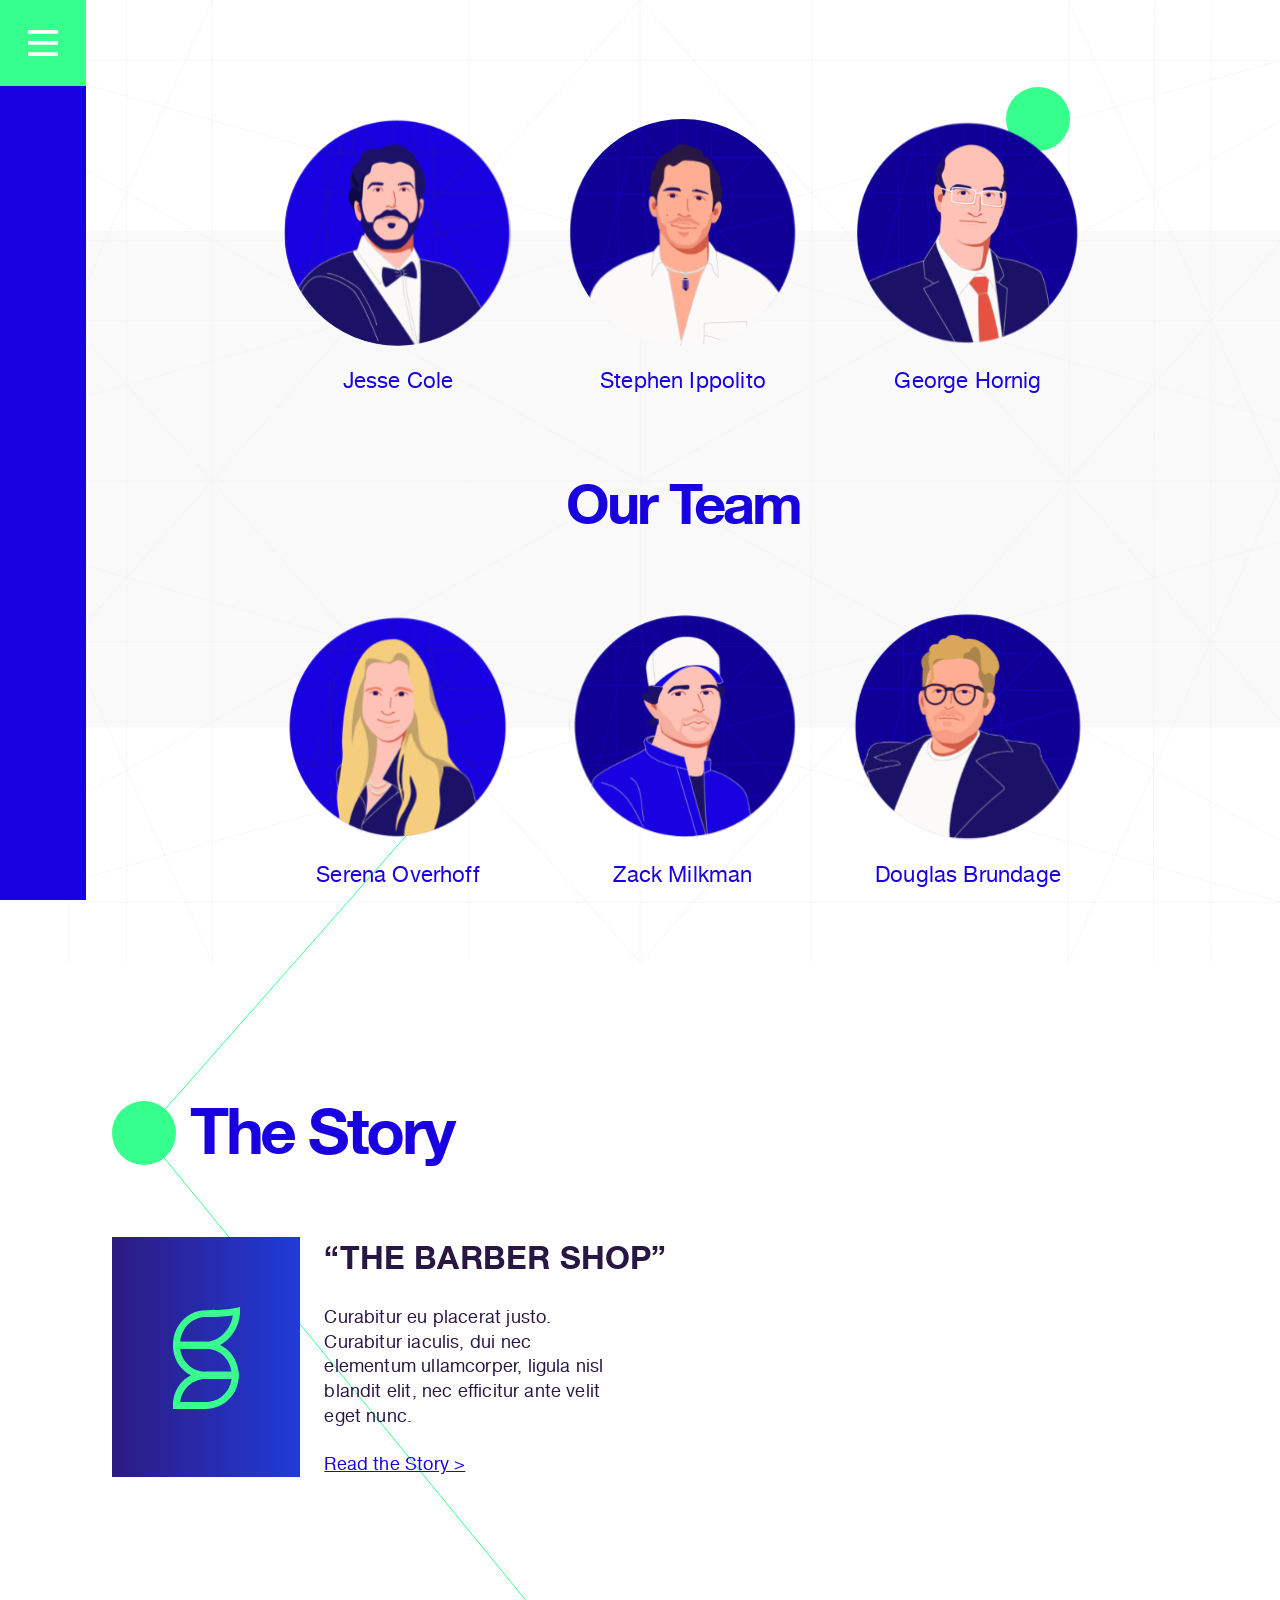
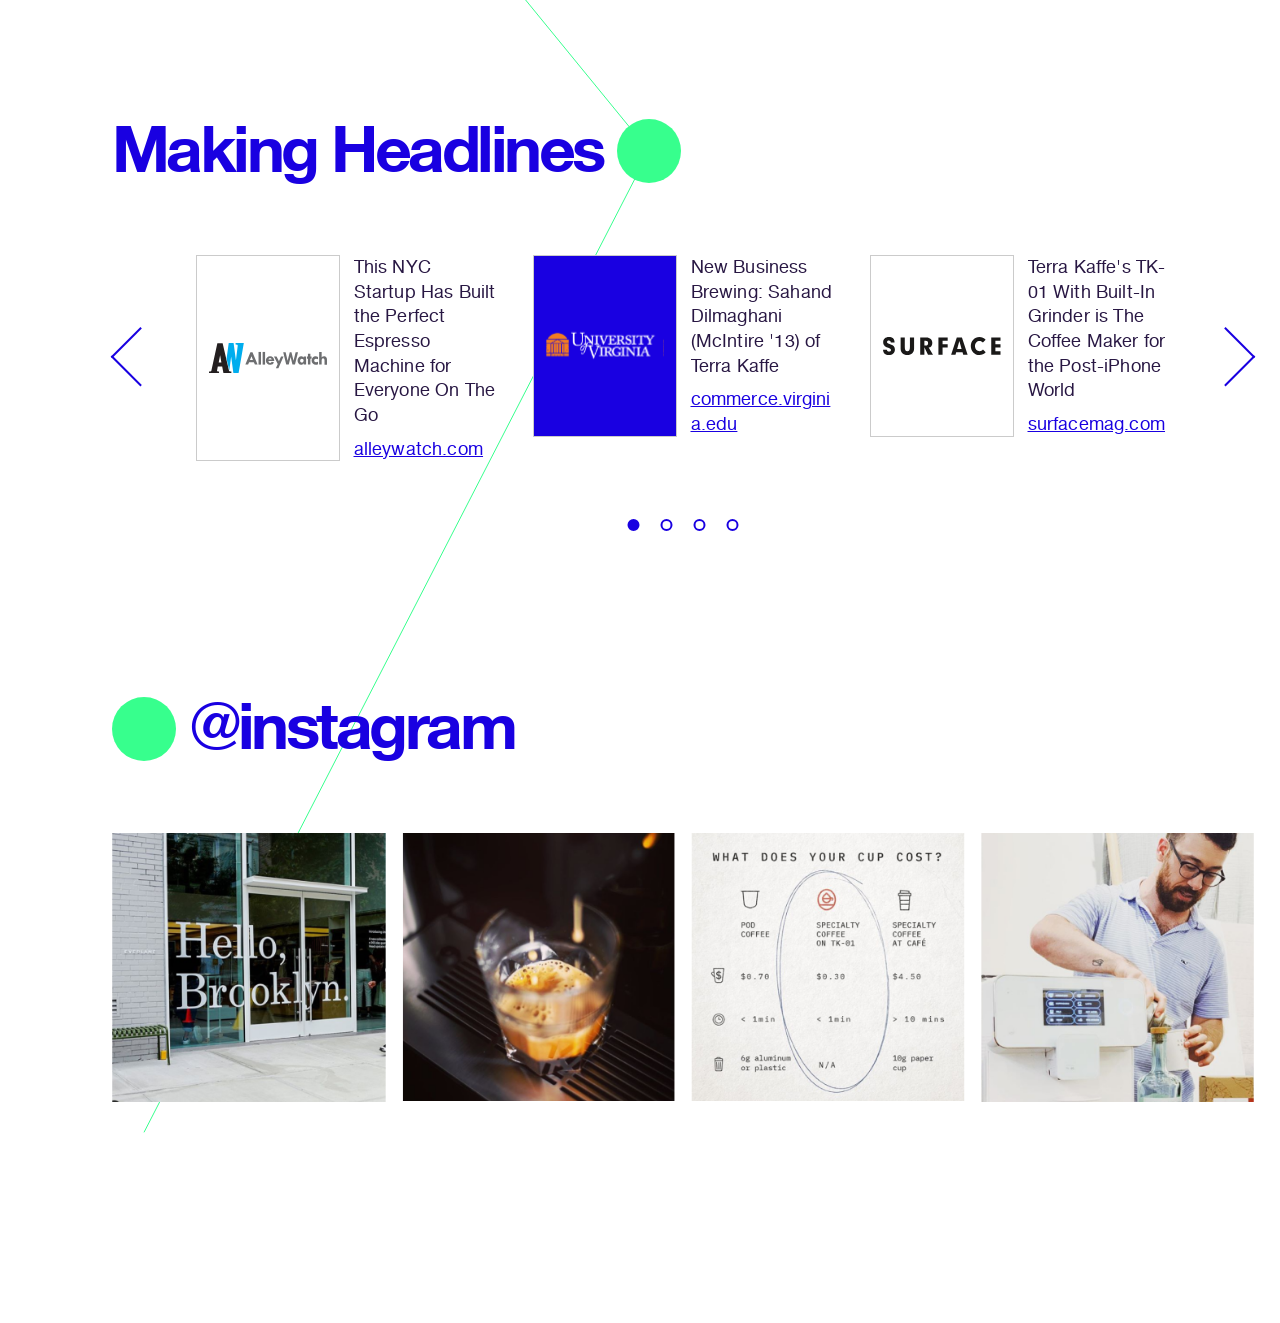
==== commit 16cdfe35: "slider section" ====
--- a/index.html
+++ b/index.html
@@ -218,8 +218,52 @@
         <section class="section-slider">
             <div class="container">
                 <h2 class="h1 mb-lg"><span class="align-middle">Making Headlines</span> <span id="four" class="svg-point svg-coord"></span></h2>
-                <i class="icon-back"></i>
-                <i class="icon-next"></i>
+                <div class="slick-slider with-arrows">
+                    <div>
+                        <div class="two-lg-box-cols">
+                            <div class="col box-logo">
+                                <img src="assets/img/logo/alleywatch.svg" alt="Alley Watch logo"/>
+                            </div>
+                            <div class="col">
+                                <p class="mb-3">This NYC Startup Has Built the Perfect Espresso Machine for Everyone On The Go</p>
+                                <a href="#" target="_blank" title="alleywatch.com" class="link-primary">alleywatch.com</a>
+                            </div>
+                        </div>
+                    </div>
+                    <div>
+                        <div class="two-lg-box-cols">
+                            <div class="col box-logo bg-color-primary">
+                                <img src="assets/img/logo/uv.svg" alt="University of Virginia logo"/>
+                            </div>
+                            <div class="col">
+                                <p class="mb-3">New Business Brewing: Sahand Dilmaghani (McIntire '13) of Terra Kaffe</p>
+                                <a href="#" target="_blank" title="commerce.virginia.edu" class="link-primary">commerce.virginia.edu</a>
+                            </div>
+                        </div>
+                    </div>
+                    <div>
+                        <div class="two-lg-box-cols">
+                            <div class="col box-logo">
+                                <img src="assets/img/logo/surface.svg" alt="Alley Watch logo"/>
+                            </div>
+                            <div class="col">
+                                <p class="mb-3">Terra Kaffe's TK-01 With Built-In Grinder is The Coffee Maker for the Post-iPhone World</p>
+                                <a href="#" target="_blank" title="alleywatch.com" class="link-primary">surfacemag.com</a>
+                            </div>
+                        </div>
+                    </div>
+                    <div>
+                        <div class="two-lg-box-cols">
+                            <div class="col box-logo">
+                                <img src="assets/img/logo/ipsum.svg" alt="Alley Watch logo"/>
+                            </div>
+                            <div class="col">
+                                <p class="mb-3">This NYC Startup Has Built the Perfect Espresso Machine for Everyone On The Go</p>
+                                <a href="#" target="_blank" title="alleywatch.com" class="link-primary">alleywatch.com</a>
+                            </div>
+                        </div>
+                    </div>
+                </div>
             </div>
         </section>
         <!-- end section Making Headlines -->
@@ -252,6 +296,7 @@
     </main>
 
     <script src="assets/js/jquery.min.js"></script>
+    <script src="assets/js/slick.min.js"></script>
     <script src="assets/js/main.js"></script>
 </body>
 </html>
--- a/assets/css/main.css
+++ b/assets/css/main.css
@@ -1 +1 @@
-@charset "UTF-8";@font-face{font-family:icomoon;font-style:normal;font-weight:400;src:local("icomoon"),url(../fonts/team_icomoon/team-icomoon.woff) format("woff"),url(../fonts/team_icomoon/team-icomoon.ttf) format("truetype"),url(../fonts/team_icomoon/team-icomoon.eot) format("embedded-opentype")}@font-face{font-family:HelveticaNeueCyr;font-style:normal;font-weight:400;src:local("HelveticaNeueCyr"),url(../fonts/helvetica_neue_cyr/regular/helveticaneuecyr-roman-webfont.woff2) format("woff2"),url(../fonts/helvetica_neue_cyr/regular/helveticaneuecyr-roman-webfont.woff) format("woff"),url(../fonts/helvetica_neue_cyr/regular/helveticaneuecyr-roman-webfont.ttf) format("truetype"),url(../fonts/helvetica_neue_cyr/regular/helveticaneuecyr-roman-webfont.eot) format("embedded-opentype")}@font-face{font-family:HelveticaNeueCyr;font-style:normal;font-weight:700;src:local("HelveticaNeueCyr"),url(../fonts/helvetica_neue_cyr/bold/helveticaneuecyr-bold-webfont.woff2) format("woff2"),url(../fonts/helvetica_neue_cyr/bold/helveticaneuecyr-bold-webfont.woff) format("woff"),url(../fonts/helvetica_neue_cyr/bold/helveticaneuecyr-bold-webfont.ttf) format("truetype"),url(../fonts/helvetica_neue_cyr/bold/helveticaneuecyr-bold-webfont.eot) format("embedded-opentype")}.box-img{display:-webkit-box;display:-ms-flexbox;display:flex;-webkit-box-align:center;-ms-flex-align:center;align-items:center;-webkit-box-pack:center;-ms-flex-pack:center;justify-content:center}.link,.link-primary{text-decoration:underline;-webkit-transition:.3s ease;transition:.3s ease}.link-primary:hover,.link:hover{text-decoration:none;color:#37ff8d}abbr,address,article,aside,audio,b,blockquote,body,canvas,caption,cite,code,dd,del,details,dfn,div,dl,dt,em,fieldset,figcaption,figure,footer,form,h1,h2,h3,h4,h5,h6,header,hgroup,html,i,iframe,img,ins,kbd,label,legend,li,mark,menu,nav,object,ol,p,pre,q,samp,section,small,span,strong,sub,summary,sup,table,tbody,td,tfoot,th,thead,time,tr,ul,var,video{margin:0;padding:0;border:0;outline:0;font-size:100%;vertical-align:baseline;background:transparent}article,aside,details,dialog,figcaption,figure,footer,header,hgroup,main,menu,nav,section{display:block}li,ul{list-style:none}blockquote,q{quotes:none}blockquote:after,blockquote:before,q:after,q:before{content:"";content:none}a{text-decoration:none;font-size:100%;color:inherit}table{border-collapse:collapse;border-spacing:0}html{position:relative;min-height:100%;-webkit-box-sizing:border-box;box-sizing:border-box}body{color:#281743;font-size:18px;line-height:1.37;letter-spacing:.01em;font-family:HelveticaNeueCyr,serif;outline:none;word-wrap:break-word;font-weight:400}*,:after,:before{outline:none;-webkit-box-sizing:inherit;box-sizing:inherit}.container{max-width:1467px;padding-left:26px;padding-right:26px;margin-left:auto;margin-right:auto}[class*=" icon-"],[class^=icon-]{font-family:icomoon!important;speak:none;font-style:normal;font-weight:400;font-variant:normal;text-transform:none;line-height:1;-webkit-font-smoothing:antialiased;-moz-osx-font-smoothing:grayscale}.icon-menu:before{content:"\E902"}.icon-next:before{content:"\E900"}.icon-back:before{content:"\E901"}.nav-menu{z-index:9;width:86px;position:fixed;top:0;bottom:0;left:0}.nav-menu .nav-menu-btn{font-size:30px;color:#fff;width:86px;padding-top:28px;padding-bottom:28px;display:block;cursor:pointer;background-color:#37ff8d;-webkit-transition:.3s ease;transition:.3s ease;text-align:center;position:relative;z-index:1}.nav-menu .nav-menu-btn:hover{background-color:#00d059}.nav-menu .nav-menu-btn i{display:block}.nav-menu~main{padding-left:86px}.nav-menu .nav-links{padding-top:100px;background-color:#1900e1}.bg-grid:before,.nav-menu .nav-links{position:absolute;top:0;right:0;bottom:0;left:0}.bg-grid:before{content:"";z-index:-1;background-image:url(../img/bg/grid.png);background-size:100%;background-repeat:no-repeat;background-position:top}.section-team{padding-top:95px;padding-bottom:95px;position:relative}.section-team .container{z-index:1;position:relative}.section-team:before{content:"";z-index:-2;background-color:#f9f9f9;position:absolute;top:231px;right:0;bottom:281px;left:0}.section-story{padding-top:79px;padding-bottom:79px}.section-slider{padding-top:126px;padding-bottom:126px}.section-instagram{padding-top:26px;padding-bottom:26px}.block-link{cursor:pointer}.block-link:hover .heading-regular{color:#37ff8d}.block-link:hover .img-rounded{opacity:.9}.block-link .img-rounded{margin-bottom:20px}.block-link .heading-regular,.block-link .img-rounded{-webkit-transition:.3s ease;transition:.3s ease}.img-rounded{border-radius:50%;overflow:hidden;position:relative;width:100%;padding-top:100%;display:block}.img-rounded img{max-width:100%;-webkit-transform:translate(-50%,-50%);transform:translate(-50%,-50%);min-width:100%;min-height:100%;position:absolute;top:50%;left:50%}.img-size{margin-left:auto;margin-right:auto;width:81.5%;display:block}.team-area{display:-webkit-box;display:-ms-flexbox;display:flex;-ms-flex-wrap:wrap;flex-wrap:wrap;-webkit-box-orient:horizontal;-webkit-box-direction:normal;-ms-flex-direction:row;flex-direction:row}.team-area .team-heading{-webkit-box-ordinal-group:3;-ms-flex-order:2;order:2;width:100%;margin-top:56px;margin-bottom:56px}.team-area .first-list{-webkit-box-ordinal-group:2;-ms-flex-order:1;order:1;width:100%}.team-area .second-list{-webkit-box-ordinal-group:4;-ms-flex-order:3;order:3;width:100%}.team-area.tab-selected .team-heading{display:none}.team-area.tab-selected .list-block{-webkit-box-pack:unset;-ms-flex-pack:unset;justify-content:unset;width:50%}.team-area.tab-selected .img-size{width:79.5%}.team-area .tab-btn.active .heading-regular{color:#37ff8d}.info-line:after{content:" ";clear:both;display:block}.info-line .info-left-side{float:left;width:53%;max-width:545px;padding-right:81px}.info-line .info-left{float:left;width:47%;max-width:448px}.info-line .info-mt{margin-top:72px}.member-info-list{width:100%}.m-1{margin:3px}.mt-1{margin-top:3px}.mr-1{margin-right:3px}.mb-1{margin-bottom:3px}.ml-1{margin-left:3px}.p-1{padding:3px}.pt-1{padding-top:3px}.pr-1{padding-right:3px}.pb-1{padding-bottom:3px}.pl-1{padding-left:3px}.m-2{margin:6px}.mt-2{margin-top:6px}.mr-2{margin-right:6px}.mb-2{margin-bottom:6px}.ml-2{margin-left:6px}.p-2{padding:6px}.pt-2{padding-top:6px}.pr-2{padding-right:6px}.pb-2{padding-bottom:6px}.pl-2{padding-left:6px}.m-3{margin:9px}.mt-3{margin-top:9px}.mr-3{margin-right:9px}.mb-3{margin-bottom:9px}.ml-3{margin-left:9px}.p-3{padding:9px}.pt-3{padding-top:9px}.pr-3{padding-right:9px}.pb-3{padding-bottom:9px}.pl-3{padding-left:9px}.m-4{margin:12px}.mt-4{margin-top:12px}.mr-4{margin-right:12px}.mb-4{margin-bottom:12px}.ml-4{margin-left:12px}.p-4{padding:12px}.pt-4{padding-top:12px}.pr-4{padding-right:12px}.pb-4{padding-bottom:12px}.pl-4{padding-left:12px}.m-5{margin:15px}.mt-5{margin-top:15px}.mr-5{margin-right:15px}.mb-5{margin-bottom:15px}.ml-5{margin-left:15px}.p-5{padding:15px}.pt-5{padding-top:15px}.pr-5{padding-right:15px}.pb-5{padding-bottom:15px}.pl-5{padding-left:15px}.m-6{margin:18px}.mt-6{margin-top:18px}.mr-6{margin-right:18px}.mb-6{margin-bottom:18px}.ml-6{margin-left:18px}.p-6{padding:18px}.pt-6{padding-top:18px}.pr-6{padding-right:18px}.pb-6{padding-bottom:18px}.pl-6{padding-left:18px}.m-7{margin:21px}.mt-7{margin-top:21px}.mr-7{margin-right:21px}.mb-7{margin-bottom:21px}.ml-7{margin-left:21px}.p-7{padding:21px}.pt-7{padding-top:21px}.pr-7{padding-right:21px}.pb-7{padding-bottom:21px}.pl-7{padding-left:21px}.m-8{margin:24px}.mt-8{margin-top:24px}.mr-8{margin-right:24px}.mb-8{margin-bottom:24px}.ml-8{margin-left:24px}.p-8{padding:24px}.pt-8{padding-top:24px}.pr-8{padding-right:24px}.pb-8{padding-bottom:24px}.pl-8{padding-left:24px}.m-9{margin:27px}.mt-9{margin-top:27px}.mr-9{margin-right:27px}.mb-9{margin-bottom:27px}.ml-9{margin-left:27px}.p-9{padding:27px}.pt-9{padding-top:27px}.pr-9{padding-right:27px}.pb-9{padding-bottom:27px}.pl-9{padding-left:27px}.m-10{margin:30px}.mt-10{margin-top:30px}.mr-10{margin-right:30px}.mb-10{margin-bottom:30px}.ml-10{margin-left:30px}.p-10{padding:30px}.pt-10{padding-top:30px}.pr-10{padding-right:30px}.pb-10{padding-bottom:30px}.pl-10{padding-left:30px}.m-11{margin:33px}.mt-11{margin-top:33px}.mr-11{margin-right:33px}.mb-11{margin-bottom:33px}.ml-11{margin-left:33px}.p-11{padding:33px}.pt-11{padding-top:33px}.pr-11{padding-right:33px}.pb-11{padding-bottom:33px}.pl-11{padding-left:33px}.m-12{margin:36px}.mt-12{margin-top:36px}.mr-12{margin-right:36px}.mb-12{margin-bottom:36px}.ml-12{margin-left:36px}.p-12{padding:36px}.pt-12{padding-top:36px}.pr-12{padding-right:36px}.pb-12{padding-bottom:36px}.pl-12{padding-left:36px}.m-lg{margin:72px}.mt-lg{margin-top:72px}.mr-lg{margin-right:72px}.mb-lg{margin-bottom:72px}.ml-lg{margin-left:72px}.p-lg{padding:72px}.pt-lg{padding-top:72px}.pr-lg{padding-right:72px}.pb-lg{padding-bottom:72px}.pl-lg{padding-left:72px}.m-xxl{margin:221px}.mt-xxl{margin-top:221px}.mr-xxl{margin-right:221px}.mb-xxl{margin-bottom:221px}.ml-xxl{margin-left:221px}.p-xxl{padding:221px}.pt-xxl{padding-top:221px}.pr-xxl{padding-right:221px}.pb-xxl{padding-bottom:221px}.pl-xxl{padding-left:221px}.text-left{text-align:left}.text-right{text-align:right}.text-center{text-align:center}.text-justify{text-align:justify}@media (min-width:360px){.text-xxs-left{text-align:left}.text-xxs-right{text-align:right}.text-xxs-center{text-align:center}.text-xxs-justify{text-align:justify}}@media (min-width:480px){.text-xs-left{text-align:left}.text-xs-right{text-align:right}.text-xs-center{text-align:center}.text-xs-justify{text-align:justify}}@media (min-width:768px){.text-sm-left{text-align:left}.text-sm-right{text-align:right}.text-sm-center{text-align:center}.text-sm-justify{text-align:justify}}@media (min-width:1024px){.text-md-left{text-align:left}.text-md-right{text-align:right}.text-md-center{text-align:center}.text-md-justify{text-align:justify}}@media (min-width:1280px){.text-lg-left{text-align:left}.text-lg-right{text-align:right}.text-lg-center{text-align:center}.text-lg-justify{text-align:justify}}.h3,h3{font-size:1.778em}.h2,.h3,h2,h3{font-weight:700}.h2,h2{font-size:3.111em}.h1,h1{font-size:3.556em;font-weight:700}.h1,.h2,h1,h2{color:#1900e1;line-height:1;letter-spacing:-.055em}.fs-base{font-size:18px}.fs-md{font-size:1em}.fs-lg{font-size:1.222em}.fs-xl{font-size:1.778em}.fw-regular{font-weight:400}.fw-bold{font-weight:700}.heading-regular{font-size:1.222em;color:#1900e1;font-weight:400}.svg-for-line{width:100%;height:100%;z-index:-3;position:absolute;top:0;left:0}.svg-line{stroke-width:1px;stroke:#37ff8d}.svg-point{display:inline-block;vertical-align:middle;width:64px;height:64px;background-color:#37ff8d;border-radius:50%}.svg-point.top-right{position:absolute;top:87px;right:210px}.list-block{display:-webkit-box;display:-ms-flexbox;display:flex;-webkit-box-pack:center;-ms-flex-pack:center;justify-content:center;-ms-flex-wrap:wrap;flex-wrap:wrap}.list-block>li{width:33.33%;max-width:285px;padding-left:3px;padding-right:3px;margin-top:24px;margin-bottom:24px}.d-block{display:block}.d-none,.hidden{display:none}.d-inline-block{display:inline-block}.d-flex{display:-webkit-box;display:-ms-flexbox;display:flex}@media (min-width:360px){.d-xxs-block{display:block}.d-xxs-none{display:none}.d-xxs-inline-block{display:inline-block}.d-xxs-flex{display:-webkit-box;display:-ms-flexbox;display:flex}}@media (min-width:480px){.d-xs-block{display:block}.d-xs-none{display:none}.d-xs-inline-block{display:inline-block}.d-xs-flex{display:-webkit-box;display:-ms-flexbox;display:flex}}@media (min-width:768px){.d-sm-block{display:block}.d-sm-none{display:none}.d-sm-inline-block{display:inline-block}.d-sm-flex{display:-webkit-box;display:-ms-flexbox;display:flex}}@media (min-width:1024px){.d-md-block{display:block}.d-md-none{display:none}.d-md-inline-block{display:inline-block}.d-md-flex{display:-webkit-box;display:-ms-flexbox;display:flex}}@media (min-width:1280px){.d-lg-block{display:block}.d-lg-none{display:none}.d-lg-inline-block{display:inline-block}.d-lg-flex{display:-webkit-box;display:-ms-flexbox;display:flex}}.items-end{-webkit-box-align:end;-ms-flex-align:end;align-items:flex-end}.items-center{-webkit-box-align:center;-ms-flex-align:center;align-items:center}.justify-start{-webkit-box-pack:start;-ms-flex-pack:start;justify-content:flex-start}.justify-end{-webkit-box-pack:end;-ms-flex-pack:end;justify-content:flex-end}.justify-center{-webkit-box-pack:center;-ms-flex-pack:center;justify-content:center}.justify-between{-webkit-box-pack:justify;-ms-flex-pack:justify;justify-content:space-between}.justify-around{-ms-flex-pack:distribute;justify-content:space-around}.flex-wrap{-ms-flex-wrap:wrap;flex-wrap:wrap}@media (min-width:360px){.justify-xxs-between{-webkit-box-pack:justify;-ms-flex-pack:justify;justify-content:space-between}}@media (min-width:360px){.justify-xxs-left{-webkit-box-pack:left;-ms-flex-pack:left;justify-content:left}}@media (min-width:480px){.justify-xs-between{-webkit-box-pack:justify;-ms-flex-pack:justify;justify-content:space-between}}@media (min-width:480px){.justify-xs-left{-webkit-box-pack:left;-ms-flex-pack:left;justify-content:left}}@media (min-width:768px){.justify-sm-between{-webkit-box-pack:justify;-ms-flex-pack:justify;justify-content:space-between}}@media (min-width:768px){.justify-sm-left{-webkit-box-pack:left;-ms-flex-pack:left;justify-content:left}}@media (min-width:1024px){.justify-md-between{-webkit-box-pack:justify;-ms-flex-pack:justify;justify-content:space-between}}@media (min-width:1024px){.justify-md-left{-webkit-box-pack:left;-ms-flex-pack:left;justify-content:left}}@media (min-width:1280px){.justify-lg-between{-webkit-box-pack:justify;-ms-flex-pack:justify;justify-content:space-between}}@media (min-width:1280px){.justify-lg-left{-webkit-box-pack:left;-ms-flex-pack:left;justify-content:left}}.tabs-section{display:none}.tabs-area.tab-selected .tabs-section{display:block}.tabs-area .tab{display:none}.tabs-area .tab.active{display:block}.four-cols{-ms-flex-wrap:wrap;flex-wrap:wrap}.four-cols>.col{width:calc(50% - 12px);margin-bottom:24px}@media (min-width:768px){.four-cols>.col{width:calc(25% - 12px)}}.two-md-cols>.col{margin-bottom:24px}@media (min-width:1024px){.two-md-cols{-ms-flex-wrap:wrap;flex-wrap:wrap}.two-md-cols>.col{width:calc(50% - 12px)}}.box-img{padding:12px}.box-img img{max-width:100%}.box-content{display:-webkit-box;display:-ms-flexbox;display:flex}.box-content .box-img{width:33.7%}.box-content .box-info{width:66.3%;padding-left:24px}.box-content .box-info-text{max-width:301px}.gradient-primary{background:-webkit-gradient(linear,right top,left top,from(#213bd8),to(#2d1a82));background:linear-gradient(270deg,#213bd8,#2d1a82)}.link-primary{color:#1900e1}.link-img img{-webkit-transition:.3s ease;transition:.3s ease}.link-img:hover img{opacity:.7}.align-middle{vertical-align:middle}.images-full img{display:block;width:100%}@media (max-width:1023px){body{font-size:15px;letter-spacing:unset}}@media (min-width:1024px){.svg-line.onetwo{display:none}}@media (max-width:1023px){.svg-point{width:34px;height:34px}.svg-point.top-right{right:0;top:105px}}@media (max-width:1023px){.heading-regular{font-size:1.01833em}.h3,h3{font-size:1.34189em}.h2,h2{font-size:2.34792em}.h1,h1{font-size:2.68377em}.fs-lg{font-size:1.01833em}.fs-xl{font-size:1.34189em}}@media (max-width:1023px){.nav-menu{width:auto;position:absolute}.nav-menu .nav-menu-btn{width:60px;padding-top:15px;padding-bottom:15px}.nav-menu .nav-links{display:none}.nav-menu~main{padding-left:0}.team-area{display:block}}@media (max-width:1023px){.section-team:before{content:none;display:none}.team-area .team-heading{margin-top:0}.team-area .team-heading.h2{font-size:3.7332em}.team-area.tab-selected .list-block{width:100%}.img-size,.team-area.tab-selected .img-size{width:89%}.info-line .info-left-side{padding-right:21px}.info-line .info-left~.info-left{width:100%}.info-line .info-mt{margin-top:15px}}+@charset "UTF-8";@font-face{font-family:icomoon;font-style:normal;font-weight:400;src:local("icomoon"),url(../fonts/team_icomoon/team-icomoon.woff) format("woff"),url(../fonts/team_icomoon/team-icomoon.ttf) format("truetype"),url(../fonts/team_icomoon/team-icomoon.eot) format("embedded-opentype")}@font-face{font-family:HelveticaNeueCyr;font-style:normal;font-weight:400;src:local("HelveticaNeueCyr"),url(../fonts/helvetica_neue_cyr/regular/helveticaneuecyr-roman-webfont.woff2) format("woff2"),url(../fonts/helvetica_neue_cyr/regular/helveticaneuecyr-roman-webfont.woff) format("woff"),url(../fonts/helvetica_neue_cyr/regular/helveticaneuecyr-roman-webfont.ttf) format("truetype"),url(../fonts/helvetica_neue_cyr/regular/helveticaneuecyr-roman-webfont.eot) format("embedded-opentype")}@font-face{font-family:HelveticaNeueCyr;font-style:normal;font-weight:700;src:local("HelveticaNeueCyr"),url(../fonts/helvetica_neue_cyr/bold/helveticaneuecyr-bold-webfont.woff2) format("woff2"),url(../fonts/helvetica_neue_cyr/bold/helveticaneuecyr-bold-webfont.woff) format("woff"),url(../fonts/helvetica_neue_cyr/bold/helveticaneuecyr-bold-webfont.ttf) format("truetype"),url(../fonts/helvetica_neue_cyr/bold/helveticaneuecyr-bold-webfont.eot) format("embedded-opentype")}.box-img,.box-logo{display:-webkit-box;display:-ms-flexbox;display:flex;-webkit-box-align:center;-ms-flex-align:center;align-items:center;-webkit-box-pack:center;-ms-flex-pack:center;justify-content:center}.link,.link-primary{text-decoration:underline;-webkit-transition:.3s ease;transition:.3s ease}.link-primary:hover,.link:hover{text-decoration:none;color:#37ff8d}abbr,address,article,aside,audio,b,blockquote,body,canvas,caption,cite,code,dd,del,details,dfn,div,dl,dt,em,fieldset,figcaption,figure,footer,form,h1,h2,h3,h4,h5,h6,header,hgroup,html,i,iframe,img,ins,kbd,label,legend,li,mark,menu,nav,object,ol,p,pre,q,samp,section,small,span,strong,sub,summary,sup,table,tbody,td,tfoot,th,thead,time,tr,ul,var,video{margin:0;padding:0;border:0;outline:0;font-size:100%;vertical-align:baseline;background:transparent}article,aside,details,dialog,figcaption,figure,footer,header,hgroup,main,menu,nav,section{display:block}li,ul{list-style:none}blockquote,q{quotes:none}blockquote:after,blockquote:before,q:after,q:before{content:"";content:none}a{text-decoration:none;font-size:100%;color:inherit}table{border-collapse:collapse;border-spacing:0}html{position:relative;min-height:100%;-webkit-box-sizing:border-box;box-sizing:border-box}body{color:#281743;font-size:18px;line-height:1.37;letter-spacing:.01em;font-family:HelveticaNeueCyr,serif;outline:none;word-wrap:break-word;font-weight:400}*,:after,:before{outline:none;-webkit-box-sizing:inherit;box-sizing:inherit}.container{max-width:1467px;padding-left:26px;padding-right:26px;margin-left:auto;margin-right:auto}[class*=" icon-"],[class^=icon-]{font-family:icomoon!important;speak:none;font-style:normal;font-weight:400;font-variant:normal;text-transform:none;line-height:1;-webkit-font-smoothing:antialiased;-moz-osx-font-smoothing:grayscale}.icon-menu:before{content:"\E902"}.slick-slider{-webkit-user-select:none;-moz-user-select:none;-ms-user-select:none;user-select:none;-ms-touch-action:pan-y;touch-action:pan-y;-webkit-tap-highlight-color:transparent}.slick-list,.slick-slider{position:relative;display:block}.slick-list{overflow:hidden;margin:0;padding:0}.slick-list:focus{outline:none}.slick-list.dragging{cursor:pointer;cursor:hand}.slick-slider .slick-list,.slick-slider .slick-track{-webkit-transform:translateZ(0);transform:translateZ(0)}.slick-track{position:relative;left:0;top:0;display:block;margin-left:auto;margin-right:auto}.slick-track:after,.slick-track:before{content:"";display:table}.slick-track:after{clear:both}.slick-loading .slick-track{visibility:hidden}.slick-slide{float:left;height:100%;min-height:1px;display:none}[dir=rtl] .slick-slide{float:right}.slick-slide img{display:block}.slick-slide.slick-loading img{display:none}.slick-slide.dragging img{pointer-events:none}.slick-initialized .slick-slide{display:block}.slick-loading .slick-slide{visibility:hidden}.slick-vertical .slick-slide{display:block;height:auto;border:1px solid transparent}.slick-arrow.slick-hidden{display:none}.nav-menu{z-index:9;width:86px;position:fixed;top:0;bottom:0;left:0}.nav-menu .nav-menu-btn{font-size:30px;color:#fff;width:86px;padding-top:28px;padding-bottom:28px;display:block;cursor:pointer;background-color:#37ff8d;-webkit-transition:.3s ease;transition:.3s ease;text-align:center;position:relative;z-index:1}.nav-menu .nav-menu-btn:hover{background-color:#00d059}.nav-menu .nav-menu-btn i{display:block}.nav-menu~main{padding-left:86px}.nav-menu .nav-links{padding-top:100px;background-color:#1900e1}.bg-grid:before,.nav-menu .nav-links{position:absolute;top:0;right:0;bottom:0;left:0}.bg-grid:before{content:"";z-index:-1;background-image:url(../img/bg/grid.png);background-size:100%;background-repeat:no-repeat;background-position:top}.section-team{padding-top:95px;padding-bottom:95px;position:relative}.section-team .container{z-index:1;position:relative}.section-team:before{content:"";z-index:-2;background-color:#f9f9f9;position:absolute;top:231px;right:0;bottom:281px;left:0}.section-story{padding-top:79px;padding-bottom:79px}.section-slider{padding-top:126px;padding-bottom:126px}.section-instagram{padding-top:26px;padding-bottom:26px}.block-link{cursor:pointer}.block-link:hover .heading-regular{color:#37ff8d}.block-link:hover .img-rounded{opacity:.9}.block-link .img-rounded{margin-bottom:20px}.block-link .heading-regular,.block-link .img-rounded{-webkit-transition:.3s ease;transition:.3s ease}.img-rounded{border-radius:50%;overflow:hidden;position:relative;width:100%;padding-top:100%;display:block}.img-rounded img{max-width:100%;-webkit-transform:translate(-50%,-50%);transform:translate(-50%,-50%);min-width:100%;min-height:100%;position:absolute;top:50%;left:50%}.img-size{margin-left:auto;margin-right:auto;width:81.5%;display:block}.team-area{display:-webkit-box;display:-ms-flexbox;display:flex;-ms-flex-wrap:wrap;flex-wrap:wrap;-webkit-box-orient:horizontal;-webkit-box-direction:normal;-ms-flex-direction:row;flex-direction:row}.team-area .team-heading{-webkit-box-ordinal-group:3;-ms-flex-order:2;order:2;width:100%;margin-top:56px;margin-bottom:56px}.team-area .first-list{-webkit-box-ordinal-group:2;-ms-flex-order:1;order:1;width:100%}.team-area .second-list{-webkit-box-ordinal-group:4;-ms-flex-order:3;order:3;width:100%}.team-area.tab-selected .team-heading{display:none}.team-area.tab-selected .list-block{-webkit-box-pack:unset;-ms-flex-pack:unset;justify-content:unset;width:50%}.team-area.tab-selected .img-size{width:79.5%}.team-area .tab-btn.active .heading-regular{color:#37ff8d}.info-line:after{content:" ";clear:both;display:block}.info-line .info-left-side{float:left;width:53%;max-width:545px;padding-right:81px}.info-line .info-left{float:left;width:47%;max-width:448px}.info-line .info-mt{margin-top:72px}.member-info-list{width:100%}.m-1{margin:3px}.mt-1{margin-top:3px}.mr-1{margin-right:3px}.mb-1{margin-bottom:3px}.ml-1{margin-left:3px}.p-1{padding:3px}.pt-1{padding-top:3px}.pr-1{padding-right:3px}.pb-1{padding-bottom:3px}.pl-1{padding-left:3px}.m-2{margin:6px}.mt-2{margin-top:6px}.mr-2{margin-right:6px}.mb-2{margin-bottom:6px}.ml-2{margin-left:6px}.p-2{padding:6px}.pt-2{padding-top:6px}.pr-2{padding-right:6px}.pb-2{padding-bottom:6px}.pl-2{padding-left:6px}.m-3{margin:9px}.mt-3{margin-top:9px}.mr-3{margin-right:9px}.mb-3{margin-bottom:9px}.ml-3{margin-left:9px}.p-3{padding:9px}.pt-3{padding-top:9px}.pr-3{padding-right:9px}.pb-3{padding-bottom:9px}.pl-3{padding-left:9px}.m-4{margin:12px}.mt-4{margin-top:12px}.mr-4{margin-right:12px}.mb-4{margin-bottom:12px}.ml-4{margin-left:12px}.p-4{padding:12px}.pt-4{padding-top:12px}.pr-4{padding-right:12px}.pb-4{padding-bottom:12px}.pl-4{padding-left:12px}.m-5{margin:15px}.mt-5{margin-top:15px}.mr-5{margin-right:15px}.mb-5{margin-bottom:15px}.ml-5{margin-left:15px}.p-5{padding:15px}.pt-5{padding-top:15px}.pr-5{padding-right:15px}.pb-5{padding-bottom:15px}.pl-5{padding-left:15px}.m-6{margin:18px}.mt-6{margin-top:18px}.mr-6{margin-right:18px}.mb-6{margin-bottom:18px}.ml-6{margin-left:18px}.p-6{padding:18px}.pt-6{padding-top:18px}.pr-6{padding-right:18px}.pb-6{padding-bottom:18px}.pl-6{padding-left:18px}.m-7{margin:21px}.mt-7{margin-top:21px}.mr-7{margin-right:21px}.mb-7{margin-bottom:21px}.ml-7{margin-left:21px}.p-7{padding:21px}.pt-7{padding-top:21px}.pr-7{padding-right:21px}.pb-7{padding-bottom:21px}.pl-7{padding-left:21px}.m-8{margin:24px}.mt-8{margin-top:24px}.mr-8{margin-right:24px}.mb-8{margin-bottom:24px}.ml-8{margin-left:24px}.p-8{padding:24px}.pt-8{padding-top:24px}.pr-8{padding-right:24px}.pb-8{padding-bottom:24px}.pl-8{padding-left:24px}.m-9{margin:27px}.mt-9{margin-top:27px}.mr-9{margin-right:27px}.mb-9{margin-bottom:27px}.ml-9{margin-left:27px}.p-9{padding:27px}.pt-9{padding-top:27px}.pr-9{padding-right:27px}.pb-9{padding-bottom:27px}.pl-9{padding-left:27px}.m-10{margin:30px}.mt-10{margin-top:30px}.mr-10{margin-right:30px}.mb-10{margin-bottom:30px}.ml-10{margin-left:30px}.p-10{padding:30px}.pt-10{padding-top:30px}.pr-10{padding-right:30px}.pb-10{padding-bottom:30px}.pl-10{padding-left:30px}.m-11{margin:33px}.mt-11{margin-top:33px}.mr-11{margin-right:33px}.mb-11{margin-bottom:33px}.ml-11{margin-left:33px}.p-11{padding:33px}.pt-11{padding-top:33px}.pr-11{padding-right:33px}.pb-11{padding-bottom:33px}.pl-11{padding-left:33px}.m-12{margin:36px}.mt-12{margin-top:36px}.mr-12{margin-right:36px}.mb-12{margin-bottom:36px}.ml-12{margin-left:36px}.p-12{padding:36px}.pt-12{padding-top:36px}.pr-12{padding-right:36px}.pb-12{padding-bottom:36px}.pl-12{padding-left:36px}.m-lg{margin:72px}.mt-lg{margin-top:72px}.mr-lg{margin-right:72px}.mb-lg{margin-bottom:72px}.ml-lg{margin-left:72px}.p-lg{padding:72px}.pt-lg{padding-top:72px}.pr-lg{padding-right:72px}.pb-lg{padding-bottom:72px}.pl-lg{padding-left:72px}.m-xxl{margin:197px}.mt-xxl{margin-top:197px}.mr-xxl{margin-right:197px}.mb-xxl{margin-bottom:197px}.ml-xxl{margin-left:197px}.p-xxl{padding:197px}.pt-xxl{padding-top:197px}.pr-xxl{padding-right:197px}.pb-xxl{padding-bottom:197px}.pl-xxl{padding-left:197px}.text-left{text-align:left}.text-right{text-align:right}.text-center{text-align:center}.text-justify{text-align:justify}@media (min-width:360px){.text-xxs-left{text-align:left}.text-xxs-right{text-align:right}.text-xxs-center{text-align:center}.text-xxs-justify{text-align:justify}}@media (min-width:480px){.text-xs-left{text-align:left}.text-xs-right{text-align:right}.text-xs-center{text-align:center}.text-xs-justify{text-align:justify}}@media (min-width:768px){.text-sm-left{text-align:left}.text-sm-right{text-align:right}.text-sm-center{text-align:center}.text-sm-justify{text-align:justify}}@media (min-width:1024px){.text-md-left{text-align:left}.text-md-right{text-align:right}.text-md-center{text-align:center}.text-md-justify{text-align:justify}}@media (min-width:1280px){.text-lg-left{text-align:left}.text-lg-right{text-align:right}.text-lg-center{text-align:center}.text-lg-justify{text-align:justify}}.h3,h3{font-size:1.778em}.h2,.h3,h2,h3{font-weight:700}.h2,h2{font-size:3.111em}.h1,h1{font-size:3.556em;font-weight:700}.h1,.h2,h1,h2{color:#1900e1;line-height:1;letter-spacing:-.055em}.fs-base{font-size:18px}.fs-md{font-size:1em}.fs-lg{font-size:1.222em}.fs-xl{font-size:1.778em}.fw-regular{font-weight:400}.fw-bold{font-weight:700}.heading-regular{font-size:1.222em;color:#1900e1;font-weight:400}.svg-for-line{width:100%;height:100%;z-index:-3;position:absolute;top:0;left:0}.svg-line{stroke-width:1px;stroke:#37ff8d}.svg-point{display:inline-block;vertical-align:middle;width:64px;height:64px;background-color:#37ff8d;border-radius:50%}.svg-point.top-right{position:absolute;top:87px;right:210px}.list-block{display:-webkit-box;display:-ms-flexbox;display:flex;-webkit-box-pack:center;-ms-flex-pack:center;justify-content:center;-ms-flex-wrap:wrap;flex-wrap:wrap}.list-block>li{width:33.33%;max-width:285px;padding-left:3px;padding-right:3px;margin-top:24px;margin-bottom:24px}.d-block{display:block}.d-none,.hidden{display:none}.d-inline-block{display:inline-block}.d-flex{display:-webkit-box;display:-ms-flexbox;display:flex}@media (min-width:360px){.d-xxs-block{display:block}.d-xxs-none{display:none}.d-xxs-inline-block{display:inline-block}.d-xxs-flex{display:-webkit-box;display:-ms-flexbox;display:flex}}@media (min-width:480px){.d-xs-block{display:block}.d-xs-none{display:none}.d-xs-inline-block{display:inline-block}.d-xs-flex{display:-webkit-box;display:-ms-flexbox;display:flex}}@media (min-width:768px){.d-sm-block{display:block}.d-sm-none{display:none}.d-sm-inline-block{display:inline-block}.d-sm-flex{display:-webkit-box;display:-ms-flexbox;display:flex}}@media (min-width:1024px){.d-md-block{display:block}.d-md-none{display:none}.d-md-inline-block{display:inline-block}.d-md-flex{display:-webkit-box;display:-ms-flexbox;display:flex}}@media (min-width:1280px){.d-lg-block{display:block}.d-lg-none{display:none}.d-lg-inline-block{display:inline-block}.d-lg-flex{display:-webkit-box;display:-ms-flexbox;display:flex}}.items-end{-webkit-box-align:end;-ms-flex-align:end;align-items:flex-end}.items-center{-webkit-box-align:center;-ms-flex-align:center;align-items:center}.justify-start{-webkit-box-pack:start;-ms-flex-pack:start;justify-content:flex-start}.justify-end{-webkit-box-pack:end;-ms-flex-pack:end;justify-content:flex-end}.justify-center{-webkit-box-pack:center;-ms-flex-pack:center;justify-content:center}.justify-between{-webkit-box-pack:justify;-ms-flex-pack:justify;justify-content:space-between}.justify-around{-ms-flex-pack:distribute;justify-content:space-around}.flex-wrap{-ms-flex-wrap:wrap;flex-wrap:wrap}@media (min-width:360px){.justify-xxs-between{-webkit-box-pack:justify;-ms-flex-pack:justify;justify-content:space-between}}@media (min-width:360px){.justify-xxs-left{-webkit-box-pack:left;-ms-flex-pack:left;justify-content:left}}@media (min-width:480px){.justify-xs-between{-webkit-box-pack:justify;-ms-flex-pack:justify;justify-content:space-between}}@media (min-width:480px){.justify-xs-left{-webkit-box-pack:left;-ms-flex-pack:left;justify-content:left}}@media (min-width:768px){.justify-sm-between{-webkit-box-pack:justify;-ms-flex-pack:justify;justify-content:space-between}}@media (min-width:768px){.justify-sm-left{-webkit-box-pack:left;-ms-flex-pack:left;justify-content:left}}@media (min-width:1024px){.justify-md-between{-webkit-box-pack:justify;-ms-flex-pack:justify;justify-content:space-between}}@media (min-width:1024px){.justify-md-left{-webkit-box-pack:left;-ms-flex-pack:left;justify-content:left}}@media (min-width:1280px){.justify-lg-between{-webkit-box-pack:justify;-ms-flex-pack:justify;justify-content:space-between}}@media (min-width:1280px){.justify-lg-left{-webkit-box-pack:left;-ms-flex-pack:left;justify-content:left}}.tabs-section{display:none}.tabs-area.tab-selected .tabs-section{display:block}.tabs-area .tab{display:none}.tabs-area .tab.active{display:block}.four-cols{-ms-flex-wrap:wrap;flex-wrap:wrap}.four-cols>.col{width:calc(50% - 12px);margin-bottom:24px}@media (min-width:768px){.four-cols>.col{width:calc(25% - 12px)}}.two-md-cols>.col{margin-bottom:24px}@media (min-width:1024px){.two-md-cols{-ms-flex-wrap:wrap;flex-wrap:wrap}.two-md-cols>.col{width:calc(50% - 12px)}}.two-lg-box-cols>.col{margin-bottom:24px}@media (min-width:1280px){.two-lg-box-cols{-ms-flex-wrap:wrap;flex-wrap:wrap;display:-webkit-box;display:-ms-flexbox;display:flex;-webkit-box-pack:justify;-ms-flex-pack:justify;justify-content:space-between}.two-lg-box-cols>.col{width:calc(50% - 7px);margin-bottom:0}}.box-img,.box-logo{padding:12px}.box-img img,.box-logo img{max-width:100%}.box-logo{max-width:171px;min-height:170px;border:1px solid #cbcbcb}.box-content{display:-webkit-box;display:-ms-flexbox;display:flex}.box-content .box-img,.box-content .box-logo{width:33.7%}.box-content .box-info{width:66.3%;padding-left:24px}.box-content .box-info-text{max-width:301px}.gradient-primary{background:-webkit-gradient(linear,right top,left top,from(#213bd8),to(#2d1a82));background:linear-gradient(270deg,#213bd8,#2d1a82)}.with-arrows{position:relative;padding-left:66px;padding-right:66px}.slick-arrow{cursor:pointer;width:42px;height:42px;-webkit-transition:.3s ease;transition:.3s ease;position:absolute;top:50%}.slick-arrow:hover{border-color:#37ff8d}.slick-next{right:0;-webkit-transform:rotate(-45deg) translate(25%,-50%);transform:rotate(-45deg) translate(25%,-50%);border-bottom:2px solid #1900e1;border-right:2px solid #1900e1}.slick-prev{left:0;-webkit-transform:rotate(-45deg) translate(50%,-25%);transform:rotate(-45deg) translate(50%,-25%);border-top:2px solid #1900e1;border-left:2px solid #1900e1}.slick-dotted{position:relative;margin-bottom:70px}.slick-dotted .slick-dots{display:-webkit-box;display:-ms-flexbox;display:flex;-webkit-transform:translateX(-50%);transform:translateX(-50%);position:absolute;bottom:-70px;left:50%}.slick-dotted .slick-dots>li+li{margin-left:21px}.slick-dotted .slick-dots>li button{height:12px;width:12px;padding:0;border-radius:50%;border:2px solid #1900e1;background-color:transparent;line-height:0;font-size:0;text-indent:100%;cursor:pointer;-webkit-transition:.3s ease;transition:.3s ease}.slick-dotted .slick-dots>li.slick-active button{background-color:#1900e1}.slick-slide{padding-left:18px;padding-right:18px}.color-primary{color:#1900e1}.bg-color-primary{background-color:#1900e1}.color-highlight{color:#37ff8d}.bg-color-highlight{background-color:#37ff8d}.color-text{color:#281743}.bg-color-text{background-color:#281743}.color-warning{color:#e44c23}.bg-color-warning{background-color:#e44c23}.color-gray{color:#cbcbcb}.bg-color-gray{background-color:#cbcbcb}.link-primary{color:#1900e1}.link-img img{-webkit-transition:.3s ease;transition:.3s ease}.link-img:hover img{opacity:.7}.align-middle{vertical-align:middle}.images-full img{display:block;width:100%}@media (max-width:1023px){body{font-size:15px;letter-spacing:unset}}@media (min-width:1024px){.svg-line.onetwo{display:none}}@media (max-width:1023px){.svg-point{width:34px;height:34px}.svg-point.top-right{right:0;top:105px}}@media (max-width:1023px){.heading-regular{font-size:1.01833em}.h3,h3{font-size:1.34189em}.h2,h2{font-size:2.34792em}.h1,h1{font-size:2.68377em}.fs-lg{font-size:1.01833em}.fs-xl{font-size:1.34189em}}@media (max-width:1023px){.with-arrows{padding-left:0;padding-right:0;padding-bottom:50px}.slick-dotted{margin-bottom:0;padding-bottom:50px}.slick-dotted .slick-dots{bottom:12px}.slick-arrow{top:auto;bottom:0;width:17px;height:17px}.slick-slide{padding-left:9px;padding-right:9px}}@media (max-width:1023px){.pb-lg{padding-bottom:50px}.mb-lg{margin-bottom:50px}.pb-xxl{padding-bottom:64px}.mb-xxl{margin-bottom:64px}}@media (max-width:1023px){.nav-menu{width:auto;position:absolute;bottom:auto}.nav-menu .nav-menu-btn{width:60px;padding-top:15px;padding-bottom:15px}.nav-menu .nav-links{display:none}.nav-menu~main{padding-left:0}.team-area{display:block}}@media (max-width:1023px){.section-team:before{content:none;display:none}.team-area .team-heading{margin-top:0}.team-area .team-heading.h2{font-size:3.7332em}.team-area.tab-selected .list-block{width:100%}.img-size,.team-area.tab-selected .img-size{width:89%}.info-line .info-left-side{padding-right:21px}.info-line .info-left~.info-left{width:100%}.info-line .info-mt{margin-top:15px}.section-slider{padding-top:0;padding-bottom:91px}}
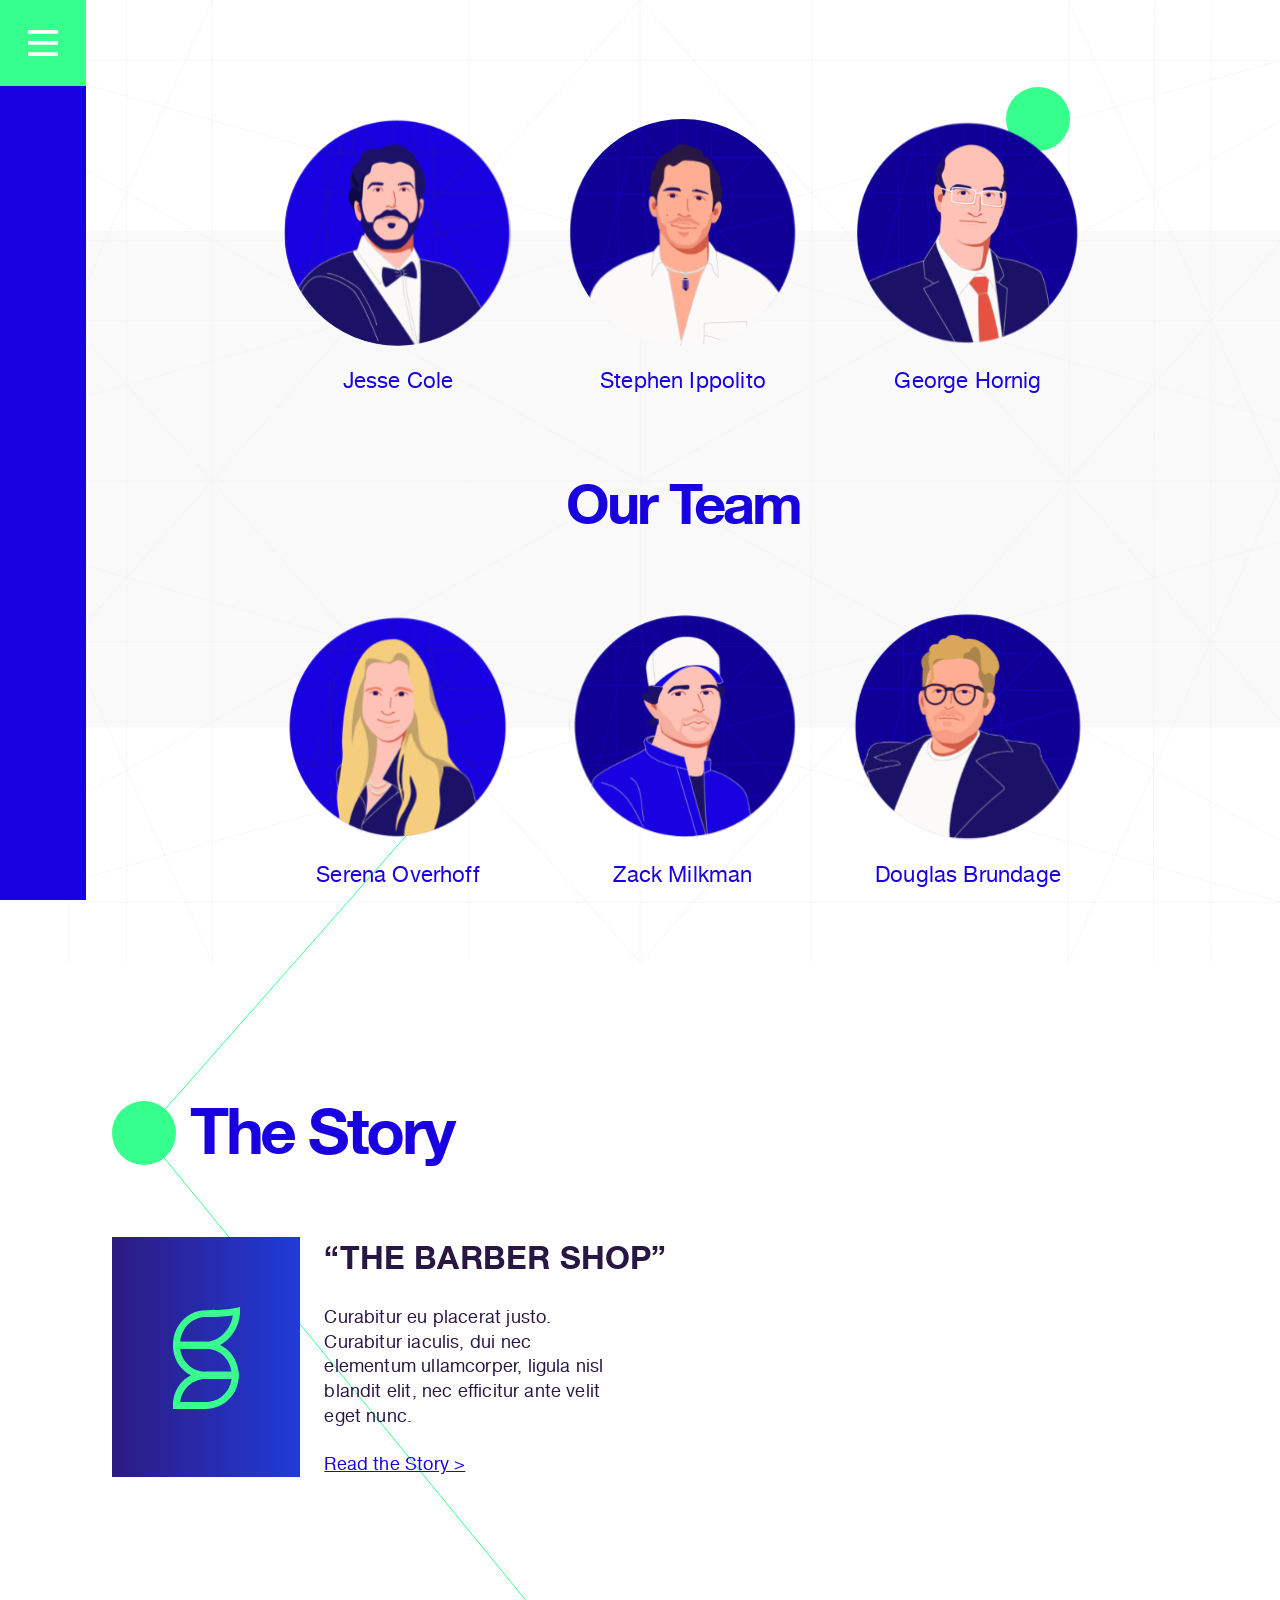
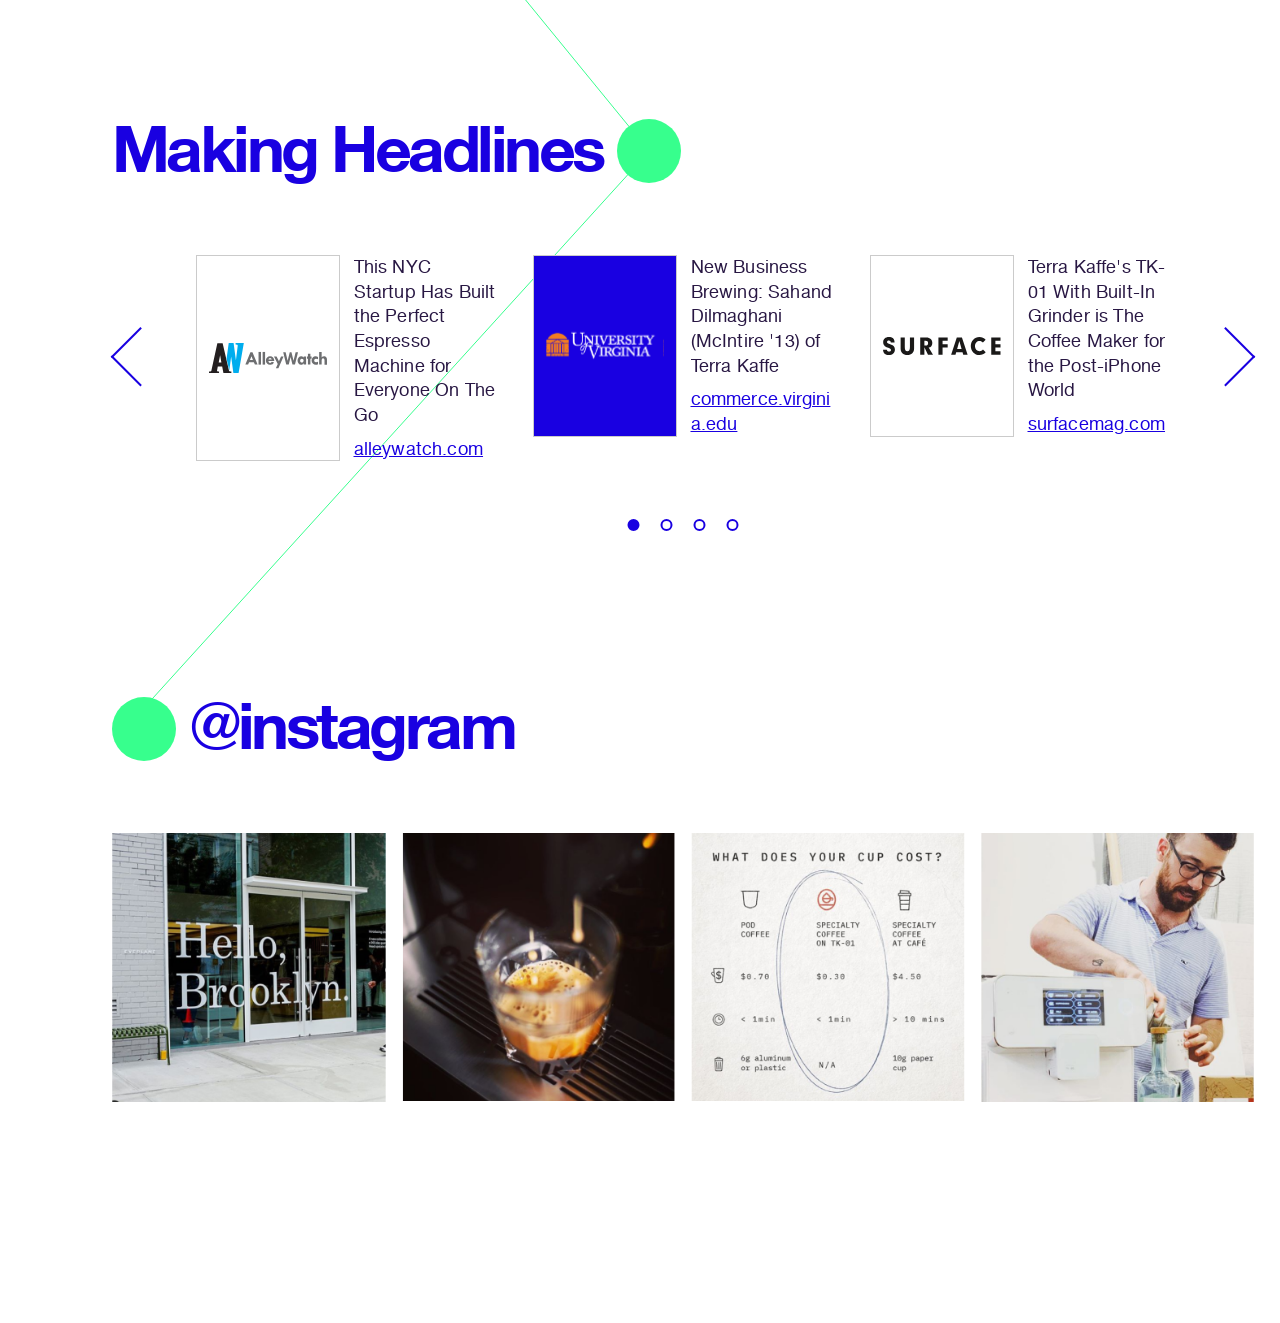
==== commit 3bad869f: "small code fixes" ====
--- a/index.html
+++ b/index.html
@@ -2,16 +2,23 @@
 <html lang="en">
 <head>
     <meta charset="UTF-8">
-    <title>Title</title>
+    <meta name="viewport" content="width=device-width, initial-scale=1.0">
+    <meta name="description" content="Place the meta description text here.">
+    <meta name="robots" content="index, follow">
+    <title>This is the title of the page.</title>
+
     <link rel="stylesheet" type="text/css" href="assets/css/main.css">
 </head>
 <body>
+    <!-- start left navbar -->
     <nav class="nav-menu">
         <span class="nav-menu-btn svg-coord" id="one"><i class="icon-menu"></i></span>
         <div class="nav-links">
 
         </div>
     </nav>
+    <!-- end left navbar -->
+
     <main class="bg-grid">
         <!-- start section Our Team -->
         <section class="section-team">
@@ -20,6 +27,7 @@
                 <div class="team-area tabs-area">
                     <h1 class="h2 team-heading text-md-center">Our Team</h1>
 
+                    <!-- start member info list -->
                     <ul class="member-info-list mb-9 tabs-section">
                        <li id="member_1" class="info-line tab">
                             <div class="info-left-side">
@@ -123,7 +131,9 @@
                             </div>
                        </li>
                     </ul>
-
+                    <!-- end member info list -->
+
+                    <!-- start members list. First line -->
                     <ul class="list-block first-list text-center">
                         <li>
                             <span class="block-link tab-btn" data-tab="#member_1">
@@ -156,7 +166,9 @@
                             </span>
                         </li>
                     </ul>
-
+                    <!-- end members list. First line -->
+
+                    <!-- start members list. Second line -->
                     <ul class="list-block second-list text-center">
                         <li>
                             <span class="block-link tab-btn" data-tab="#member_4">
@@ -189,6 +201,7 @@
                             </span>
                         </li>
                     </ul>
+                    <!-- end members list. Second line -->
                 </div>
             </div>
         </section>
--- a/assets/css/main.css
+++ b/assets/css/main.css
@@ -1 +1 @@
-@charset "UTF-8";@font-face{font-family:icomoon;font-style:normal;font-weight:400;src:local("icomoon"),url(../fonts/team_icomoon/team-icomoon.woff) format("woff"),url(../fonts/team_icomoon/team-icomoon.ttf) format("truetype"),url(../fonts/team_icomoon/team-icomoon.eot) format("embedded-opentype")}@font-face{font-family:HelveticaNeueCyr;font-style:normal;font-weight:400;src:local("HelveticaNeueCyr"),url(../fonts/helvetica_neue_cyr/regular/helveticaneuecyr-roman-webfont.woff2) format("woff2"),url(../fonts/helvetica_neue_cyr/regular/helveticaneuecyr-roman-webfont.woff) format("woff"),url(../fonts/helvetica_neue_cyr/regular/helveticaneuecyr-roman-webfont.ttf) format("truetype"),url(../fonts/helvetica_neue_cyr/regular/helveticaneuecyr-roman-webfont.eot) format("embedded-opentype")}@font-face{font-family:HelveticaNeueCyr;font-style:normal;font-weight:700;src:local("HelveticaNeueCyr"),url(../fonts/helvetica_neue_cyr/bold/helveticaneuecyr-bold-webfont.woff2) format("woff2"),url(../fonts/helvetica_neue_cyr/bold/helveticaneuecyr-bold-webfont.woff) format("woff"),url(../fonts/helvetica_neue_cyr/bold/helveticaneuecyr-bold-webfont.ttf) format("truetype"),url(../fonts/helvetica_neue_cyr/bold/helveticaneuecyr-bold-webfont.eot) format("embedded-opentype")}.box-img,.box-logo{display:-webkit-box;display:-ms-flexbox;display:flex;-webkit-box-align:center;-ms-flex-align:center;align-items:center;-webkit-box-pack:center;-ms-flex-pack:center;justify-content:center}.link,.link-primary{text-decoration:underline;-webkit-transition:.3s ease;transition:.3s ease}.link-primary:hover,.link:hover{text-decoration:none;color:#37ff8d}abbr,address,article,aside,audio,b,blockquote,body,canvas,caption,cite,code,dd,del,details,dfn,div,dl,dt,em,fieldset,figcaption,figure,footer,form,h1,h2,h3,h4,h5,h6,header,hgroup,html,i,iframe,img,ins,kbd,label,legend,li,mark,menu,nav,object,ol,p,pre,q,samp,section,small,span,strong,sub,summary,sup,table,tbody,td,tfoot,th,thead,time,tr,ul,var,video{margin:0;padding:0;border:0;outline:0;font-size:100%;vertical-align:baseline;background:transparent}article,aside,details,dialog,figcaption,figure,footer,header,hgroup,main,menu,nav,section{display:block}li,ul{list-style:none}blockquote,q{quotes:none}blockquote:after,blockquote:before,q:after,q:before{content:"";content:none}a{text-decoration:none;font-size:100%;color:inherit}table{border-collapse:collapse;border-spacing:0}html{position:relative;min-height:100%;-webkit-box-sizing:border-box;box-sizing:border-box}body{color:#281743;font-size:18px;line-height:1.37;letter-spacing:.01em;font-family:HelveticaNeueCyr,serif;outline:none;word-wrap:break-word;font-weight:400}*,:after,:before{outline:none;-webkit-box-sizing:inherit;box-sizing:inherit}.container{max-width:1467px;padding-left:26px;padding-right:26px;margin-left:auto;margin-right:auto}[class*=" icon-"],[class^=icon-]{font-family:icomoon!important;speak:none;font-style:normal;font-weight:400;font-variant:normal;text-transform:none;line-height:1;-webkit-font-smoothing:antialiased;-moz-osx-font-smoothing:grayscale}.icon-menu:before{content:"\E902"}.slick-slider{-webkit-user-select:none;-moz-user-select:none;-ms-user-select:none;user-select:none;-ms-touch-action:pan-y;touch-action:pan-y;-webkit-tap-highlight-color:transparent}.slick-list,.slick-slider{position:relative;display:block}.slick-list{overflow:hidden;margin:0;padding:0}.slick-list:focus{outline:none}.slick-list.dragging{cursor:pointer;cursor:hand}.slick-slider .slick-list,.slick-slider .slick-track{-webkit-transform:translateZ(0);transform:translateZ(0)}.slick-track{position:relative;left:0;top:0;display:block;margin-left:auto;margin-right:auto}.slick-track:after,.slick-track:before{content:"";display:table}.slick-track:after{clear:both}.slick-loading .slick-track{visibility:hidden}.slick-slide{float:left;height:100%;min-height:1px;display:none}[dir=rtl] .slick-slide{float:right}.slick-slide img{display:block}.slick-slide.slick-loading img{display:none}.slick-slide.dragging img{pointer-events:none}.slick-initialized .slick-slide{display:block}.slick-loading .slick-slide{visibility:hidden}.slick-vertical .slick-slide{display:block;height:auto;border:1px solid transparent}.slick-arrow.slick-hidden{display:none}.nav-menu{z-index:9;width:86px;position:fixed;top:0;bottom:0;left:0}.nav-menu .nav-menu-btn{font-size:30px;color:#fff;width:86px;padding-top:28px;padding-bottom:28px;display:block;cursor:pointer;background-color:#37ff8d;-webkit-transition:.3s ease;transition:.3s ease;text-align:center;position:relative;z-index:1}.nav-menu .nav-menu-btn:hover{background-color:#00d059}.nav-menu .nav-menu-btn i{display:block}.nav-menu~main{padding-left:86px}.nav-menu .nav-links{padding-top:100px;background-color:#1900e1}.bg-grid:before,.nav-menu .nav-links{position:absolute;top:0;right:0;bottom:0;left:0}.bg-grid:before{content:"";z-index:-1;background-image:url(../img/bg/grid.png);background-size:100%;background-repeat:no-repeat;background-position:top}.section-team{padding-top:95px;padding-bottom:95px;position:relative}.section-team .container{z-index:1;position:relative}.section-team:before{content:"";z-index:-2;background-color:#f9f9f9;position:absolute;top:231px;right:0;bottom:281px;left:0}.section-story{padding-top:79px;padding-bottom:79px}.section-slider{padding-top:126px;padding-bottom:126px}.section-instagram{padding-top:26px;padding-bottom:26px}.block-link{cursor:pointer}.block-link:hover .heading-regular{color:#37ff8d}.block-link:hover .img-rounded{opacity:.9}.block-link .img-rounded{margin-bottom:20px}.block-link .heading-regular,.block-link .img-rounded{-webkit-transition:.3s ease;transition:.3s ease}.img-rounded{border-radius:50%;overflow:hidden;position:relative;width:100%;padding-top:100%;display:block}.img-rounded img{max-width:100%;-webkit-transform:translate(-50%,-50%);transform:translate(-50%,-50%);min-width:100%;min-height:100%;position:absolute;top:50%;left:50%}.img-size{margin-left:auto;margin-right:auto;width:81.5%;display:block}.team-area{display:-webkit-box;display:-ms-flexbox;display:flex;-ms-flex-wrap:wrap;flex-wrap:wrap;-webkit-box-orient:horizontal;-webkit-box-direction:normal;-ms-flex-direction:row;flex-direction:row}.team-area .team-heading{-webkit-box-ordinal-group:3;-ms-flex-order:2;order:2;width:100%;margin-top:56px;margin-bottom:56px}.team-area .first-list{-webkit-box-ordinal-group:2;-ms-flex-order:1;order:1;width:100%}.team-area .second-list{-webkit-box-ordinal-group:4;-ms-flex-order:3;order:3;width:100%}.team-area.tab-selected .team-heading{display:none}.team-area.tab-selected .list-block{-webkit-box-pack:unset;-ms-flex-pack:unset;justify-content:unset;width:50%}.team-area.tab-selected .img-size{width:79.5%}.team-area .tab-btn.active .heading-regular{color:#37ff8d}.info-line:after{content:" ";clear:both;display:block}.info-line .info-left-side{float:left;width:53%;max-width:545px;padding-right:81px}.info-line .info-left{float:left;width:47%;max-width:448px}.info-line .info-mt{margin-top:72px}.member-info-list{width:100%}.m-1{margin:3px}.mt-1{margin-top:3px}.mr-1{margin-right:3px}.mb-1{margin-bottom:3px}.ml-1{margin-left:3px}.p-1{padding:3px}.pt-1{padding-top:3px}.pr-1{padding-right:3px}.pb-1{padding-bottom:3px}.pl-1{padding-left:3px}.m-2{margin:6px}.mt-2{margin-top:6px}.mr-2{margin-right:6px}.mb-2{margin-bottom:6px}.ml-2{margin-left:6px}.p-2{padding:6px}.pt-2{padding-top:6px}.pr-2{padding-right:6px}.pb-2{padding-bottom:6px}.pl-2{padding-left:6px}.m-3{margin:9px}.mt-3{margin-top:9px}.mr-3{margin-right:9px}.mb-3{margin-bottom:9px}.ml-3{margin-left:9px}.p-3{padding:9px}.pt-3{padding-top:9px}.pr-3{padding-right:9px}.pb-3{padding-bottom:9px}.pl-3{padding-left:9px}.m-4{margin:12px}.mt-4{margin-top:12px}.mr-4{margin-right:12px}.mb-4{margin-bottom:12px}.ml-4{margin-left:12px}.p-4{padding:12px}.pt-4{padding-top:12px}.pr-4{padding-right:12px}.pb-4{padding-bottom:12px}.pl-4{padding-left:12px}.m-5{margin:15px}.mt-5{margin-top:15px}.mr-5{margin-right:15px}.mb-5{margin-bottom:15px}.ml-5{margin-left:15px}.p-5{padding:15px}.pt-5{padding-top:15px}.pr-5{padding-right:15px}.pb-5{padding-bottom:15px}.pl-5{padding-left:15px}.m-6{margin:18px}.mt-6{margin-top:18px}.mr-6{margin-right:18px}.mb-6{margin-bottom:18px}.ml-6{margin-left:18px}.p-6{padding:18px}.pt-6{padding-top:18px}.pr-6{padding-right:18px}.pb-6{padding-bottom:18px}.pl-6{padding-left:18px}.m-7{margin:21px}.mt-7{margin-top:21px}.mr-7{margin-right:21px}.mb-7{margin-bottom:21px}.ml-7{margin-left:21px}.p-7{padding:21px}.pt-7{padding-top:21px}.pr-7{padding-right:21px}.pb-7{padding-bottom:21px}.pl-7{padding-left:21px}.m-8{margin:24px}.mt-8{margin-top:24px}.mr-8{margin-right:24px}.mb-8{margin-bottom:24px}.ml-8{margin-left:24px}.p-8{padding:24px}.pt-8{padding-top:24px}.pr-8{padding-right:24px}.pb-8{padding-bottom:24px}.pl-8{padding-left:24px}.m-9{margin:27px}.mt-9{margin-top:27px}.mr-9{margin-right:27px}.mb-9{margin-bottom:27px}.ml-9{margin-left:27px}.p-9{padding:27px}.pt-9{padding-top:27px}.pr-9{padding-right:27px}.pb-9{padding-bottom:27px}.pl-9{padding-left:27px}.m-10{margin:30px}.mt-10{margin-top:30px}.mr-10{margin-right:30px}.mb-10{margin-bottom:30px}.ml-10{margin-left:30px}.p-10{padding:30px}.pt-10{padding-top:30px}.pr-10{padding-right:30px}.pb-10{padding-bottom:30px}.pl-10{padding-left:30px}.m-11{margin:33px}.mt-11{margin-top:33px}.mr-11{margin-right:33px}.mb-11{margin-bottom:33px}.ml-11{margin-left:33px}.p-11{padding:33px}.pt-11{padding-top:33px}.pr-11{padding-right:33px}.pb-11{padding-bottom:33px}.pl-11{padding-left:33px}.m-12{margin:36px}.mt-12{margin-top:36px}.mr-12{margin-right:36px}.mb-12{margin-bottom:36px}.ml-12{margin-left:36px}.p-12{padding:36px}.pt-12{padding-top:36px}.pr-12{padding-right:36px}.pb-12{padding-bottom:36px}.pl-12{padding-left:36px}.m-lg{margin:72px}.mt-lg{margin-top:72px}.mr-lg{margin-right:72px}.mb-lg{margin-bottom:72px}.ml-lg{margin-left:72px}.p-lg{padding:72px}.pt-lg{padding-top:72px}.pr-lg{padding-right:72px}.pb-lg{padding-bottom:72px}.pl-lg{padding-left:72px}.m-xxl{margin:197px}.mt-xxl{margin-top:197px}.mr-xxl{margin-right:197px}.mb-xxl{margin-bottom:197px}.ml-xxl{margin-left:197px}.p-xxl{padding:197px}.pt-xxl{padding-top:197px}.pr-xxl{padding-right:197px}.pb-xxl{padding-bottom:197px}.pl-xxl{padding-left:197px}.text-left{text-align:left}.text-right{text-align:right}.text-center{text-align:center}.text-justify{text-align:justify}@media (min-width:360px){.text-xxs-left{text-align:left}.text-xxs-right{text-align:right}.text-xxs-center{text-align:center}.text-xxs-justify{text-align:justify}}@media (min-width:480px){.text-xs-left{text-align:left}.text-xs-right{text-align:right}.text-xs-center{text-align:center}.text-xs-justify{text-align:justify}}@media (min-width:768px){.text-sm-left{text-align:left}.text-sm-right{text-align:right}.text-sm-center{text-align:center}.text-sm-justify{text-align:justify}}@media (min-width:1024px){.text-md-left{text-align:left}.text-md-right{text-align:right}.text-md-center{text-align:center}.text-md-justify{text-align:justify}}@media (min-width:1280px){.text-lg-left{text-align:left}.text-lg-right{text-align:right}.text-lg-center{text-align:center}.text-lg-justify{text-align:justify}}.h3,h3{font-size:1.778em}.h2,.h3,h2,h3{font-weight:700}.h2,h2{font-size:3.111em}.h1,h1{font-size:3.556em;font-weight:700}.h1,.h2,h1,h2{color:#1900e1;line-height:1;letter-spacing:-.055em}.fs-base{font-size:18px}.fs-md{font-size:1em}.fs-lg{font-size:1.222em}.fs-xl{font-size:1.778em}.fw-regular{font-weight:400}.fw-bold{font-weight:700}.heading-regular{font-size:1.222em;color:#1900e1;font-weight:400}.svg-for-line{width:100%;height:100%;z-index:-3;position:absolute;top:0;left:0}.svg-line{stroke-width:1px;stroke:#37ff8d}.svg-point{display:inline-block;vertical-align:middle;width:64px;height:64px;background-color:#37ff8d;border-radius:50%}.svg-point.top-right{position:absolute;top:87px;right:210px}.list-block{display:-webkit-box;display:-ms-flexbox;display:flex;-webkit-box-pack:center;-ms-flex-pack:center;justify-content:center;-ms-flex-wrap:wrap;flex-wrap:wrap}.list-block>li{width:33.33%;max-width:285px;padding-left:3px;padding-right:3px;margin-top:24px;margin-bottom:24px}.d-block{display:block}.d-none,.hidden{display:none}.d-inline-block{display:inline-block}.d-flex{display:-webkit-box;display:-ms-flexbox;display:flex}@media (min-width:360px){.d-xxs-block{display:block}.d-xxs-none{display:none}.d-xxs-inline-block{display:inline-block}.d-xxs-flex{display:-webkit-box;display:-ms-flexbox;display:flex}}@media (min-width:480px){.d-xs-block{display:block}.d-xs-none{display:none}.d-xs-inline-block{display:inline-block}.d-xs-flex{display:-webkit-box;display:-ms-flexbox;display:flex}}@media (min-width:768px){.d-sm-block{display:block}.d-sm-none{display:none}.d-sm-inline-block{display:inline-block}.d-sm-flex{display:-webkit-box;display:-ms-flexbox;display:flex}}@media (min-width:1024px){.d-md-block{display:block}.d-md-none{display:none}.d-md-inline-block{display:inline-block}.d-md-flex{display:-webkit-box;display:-ms-flexbox;display:flex}}@media (min-width:1280px){.d-lg-block{display:block}.d-lg-none{display:none}.d-lg-inline-block{display:inline-block}.d-lg-flex{display:-webkit-box;display:-ms-flexbox;display:flex}}.items-end{-webkit-box-align:end;-ms-flex-align:end;align-items:flex-end}.items-center{-webkit-box-align:center;-ms-flex-align:center;align-items:center}.justify-start{-webkit-box-pack:start;-ms-flex-pack:start;justify-content:flex-start}.justify-end{-webkit-box-pack:end;-ms-flex-pack:end;justify-content:flex-end}.justify-center{-webkit-box-pack:center;-ms-flex-pack:center;justify-content:center}.justify-between{-webkit-box-pack:justify;-ms-flex-pack:justify;justify-content:space-between}.justify-around{-ms-flex-pack:distribute;justify-content:space-around}.flex-wrap{-ms-flex-wrap:wrap;flex-wrap:wrap}@media (min-width:360px){.justify-xxs-between{-webkit-box-pack:justify;-ms-flex-pack:justify;justify-content:space-between}}@media (min-width:360px){.justify-xxs-left{-webkit-box-pack:left;-ms-flex-pack:left;justify-content:left}}@media (min-width:480px){.justify-xs-between{-webkit-box-pack:justify;-ms-flex-pack:justify;justify-content:space-between}}@media (min-width:480px){.justify-xs-left{-webkit-box-pack:left;-ms-flex-pack:left;justify-content:left}}@media (min-width:768px){.justify-sm-between{-webkit-box-pack:justify;-ms-flex-pack:justify;justify-content:space-between}}@media (min-width:768px){.justify-sm-left{-webkit-box-pack:left;-ms-flex-pack:left;justify-content:left}}@media (min-width:1024px){.justify-md-between{-webkit-box-pack:justify;-ms-flex-pack:justify;justify-content:space-between}}@media (min-width:1024px){.justify-md-left{-webkit-box-pack:left;-ms-flex-pack:left;justify-content:left}}@media (min-width:1280px){.justify-lg-between{-webkit-box-pack:justify;-ms-flex-pack:justify;justify-content:space-between}}@media (min-width:1280px){.justify-lg-left{-webkit-box-pack:left;-ms-flex-pack:left;justify-content:left}}.tabs-section{display:none}.tabs-area.tab-selected .tabs-section{display:block}.tabs-area .tab{display:none}.tabs-area .tab.active{display:block}.four-cols{-ms-flex-wrap:wrap;flex-wrap:wrap}.four-cols>.col{width:calc(50% - 12px);margin-bottom:24px}@media (min-width:768px){.four-cols>.col{width:calc(25% - 12px)}}.two-md-cols>.col{margin-bottom:24px}@media (min-width:1024px){.two-md-cols{-ms-flex-wrap:wrap;flex-wrap:wrap}.two-md-cols>.col{width:calc(50% - 12px)}}.two-lg-box-cols>.col{margin-bottom:24px}@media (min-width:1280px){.two-lg-box-cols{-ms-flex-wrap:wrap;flex-wrap:wrap;display:-webkit-box;display:-ms-flexbox;display:flex;-webkit-box-pack:justify;-ms-flex-pack:justify;justify-content:space-between}.two-lg-box-cols>.col{width:calc(50% - 7px);margin-bottom:0}}.box-img,.box-logo{padding:12px}.box-img img,.box-logo img{max-width:100%}.box-logo{max-width:171px;min-height:170px;border:1px solid #cbcbcb}.box-content{display:-webkit-box;display:-ms-flexbox;display:flex}.box-content .box-img,.box-content .box-logo{width:33.7%}.box-content .box-info{width:66.3%;padding-left:24px}.box-content .box-info-text{max-width:301px}.gradient-primary{background:-webkit-gradient(linear,right top,left top,from(#213bd8),to(#2d1a82));background:linear-gradient(270deg,#213bd8,#2d1a82)}.with-arrows{position:relative;padding-left:66px;padding-right:66px}.slick-arrow{cursor:pointer;width:42px;height:42px;-webkit-transition:.3s ease;transition:.3s ease;position:absolute;top:50%}.slick-arrow:hover{border-color:#37ff8d}.slick-next{right:0;-webkit-transform:rotate(-45deg) translate(25%,-50%);transform:rotate(-45deg) translate(25%,-50%);border-bottom:2px solid #1900e1;border-right:2px solid #1900e1}.slick-prev{left:0;-webkit-transform:rotate(-45deg) translate(50%,-25%);transform:rotate(-45deg) translate(50%,-25%);border-top:2px solid #1900e1;border-left:2px solid #1900e1}.slick-dotted{position:relative;margin-bottom:70px}.slick-dotted .slick-dots{display:-webkit-box;display:-ms-flexbox;display:flex;-webkit-transform:translateX(-50%);transform:translateX(-50%);position:absolute;bottom:-70px;left:50%}.slick-dotted .slick-dots>li+li{margin-left:21px}.slick-dotted .slick-dots>li button{height:12px;width:12px;padding:0;border-radius:50%;border:2px solid #1900e1;background-color:transparent;line-height:0;font-size:0;text-indent:100%;cursor:pointer;-webkit-transition:.3s ease;transition:.3s ease}.slick-dotted .slick-dots>li.slick-active button{background-color:#1900e1}.slick-slide{padding-left:18px;padding-right:18px}.color-primary{color:#1900e1}.bg-color-primary{background-color:#1900e1}.color-highlight{color:#37ff8d}.bg-color-highlight{background-color:#37ff8d}.color-text{color:#281743}.bg-color-text{background-color:#281743}.color-warning{color:#e44c23}.bg-color-warning{background-color:#e44c23}.color-gray{color:#cbcbcb}.bg-color-gray{background-color:#cbcbcb}.link-primary{color:#1900e1}.link-img img{-webkit-transition:.3s ease;transition:.3s ease}.link-img:hover img{opacity:.7}.align-middle{vertical-align:middle}.images-full img{display:block;width:100%}@media (max-width:1023px){body{font-size:15px;letter-spacing:unset}}@media (min-width:1024px){.svg-line.onetwo{display:none}}@media (max-width:1023px){.svg-point{width:34px;height:34px}.svg-point.top-right{right:0;top:105px}}@media (max-width:1023px){.heading-regular{font-size:1.01833em}.h3,h3{font-size:1.34189em}.h2,h2{font-size:2.34792em}.h1,h1{font-size:2.68377em}.fs-lg{font-size:1.01833em}.fs-xl{font-size:1.34189em}}@media (max-width:1023px){.with-arrows{padding-left:0;padding-right:0;padding-bottom:50px}.slick-dotted{margin-bottom:0;padding-bottom:50px}.slick-dotted .slick-dots{bottom:12px}.slick-arrow{top:auto;bottom:0;width:17px;height:17px}.slick-slide{padding-left:9px;padding-right:9px}}@media (max-width:1023px){.pb-lg{padding-bottom:50px}.mb-lg{margin-bottom:50px}.pb-xxl{padding-bottom:64px}.mb-xxl{margin-bottom:64px}}@media (max-width:1023px){.nav-menu{width:auto;position:absolute;bottom:auto}.nav-menu .nav-menu-btn{width:60px;padding-top:15px;padding-bottom:15px}.nav-menu .nav-links{display:none}.nav-menu~main{padding-left:0}.team-area{display:block}}@media (max-width:1023px){.section-team:before{content:none;display:none}.team-area .team-heading{margin-top:0}.team-area .team-heading.h2{font-size:3.7332em}.team-area.tab-selected .list-block{width:100%}.img-size,.team-area.tab-selected .img-size{width:89%}.info-line .info-left-side{padding-right:21px}.info-line .info-left~.info-left{width:100%}.info-line .info-mt{margin-top:15px}.section-slider{padding-top:0;padding-bottom:91px}}+@charset "UTF-8";@font-face{font-family:icomoon;font-style:normal;font-weight:400;src:local("icomoon"),url(../fonts/team_icomoon/team-icomoon.woff) format("woff"),url(../fonts/team_icomoon/team-icomoon.ttf) format("truetype"),url(../fonts/team_icomoon/team-icomoon.eot) format("embedded-opentype")}@font-face{font-family:HelveticaNeueCyr;font-style:normal;font-weight:400;src:local("HelveticaNeueCyr"),url(../fonts/helvetica_neue_cyr/regular/helveticaneuecyr-roman-webfont.woff2) format("woff2"),url(../fonts/helvetica_neue_cyr/regular/helveticaneuecyr-roman-webfont.woff) format("woff"),url(../fonts/helvetica_neue_cyr/regular/helveticaneuecyr-roman-webfont.ttf) format("truetype"),url(../fonts/helvetica_neue_cyr/regular/helveticaneuecyr-roman-webfont.eot) format("embedded-opentype")}@font-face{font-family:HelveticaNeueCyr;font-style:normal;font-weight:700;src:local("HelveticaNeueCyr"),url(../fonts/helvetica_neue_cyr/bold/helveticaneuecyr-bold-webfont.woff2) format("woff2"),url(../fonts/helvetica_neue_cyr/bold/helveticaneuecyr-bold-webfont.woff) format("woff"),url(../fonts/helvetica_neue_cyr/bold/helveticaneuecyr-bold-webfont.ttf) format("truetype"),url(../fonts/helvetica_neue_cyr/bold/helveticaneuecyr-bold-webfont.eot) format("embedded-opentype")}@-webkit-keyframes fadeIn{0%{opacity:0}to{opacity:1}}@keyframes fadeIn{0%{opacity:0}to{opacity:1}}@-webkit-keyframes fadeOut{0%{opacity:0}to{opacity:1}}@keyframes fadeOut{0%{opacity:0}to{opacity:1}}.box-img,.box-logo{display:-webkit-box;display:-ms-flexbox;display:flex;-webkit-box-align:center;-ms-flex-align:center;align-items:center;-webkit-box-pack:center;-ms-flex-pack:center;justify-content:center}.link,.link-primary{text-decoration:underline;-webkit-transition:.3s ease;transition:.3s ease}.link-primary:hover,.link:hover{text-decoration:none;color:#37ff8d}.tabs-area .tab{-webkit-animation-duration:.3s;animation-duration:.3s;-webkit-animation-fill-mode:both;animation-fill-mode:both}abbr,address,article,aside,audio,b,blockquote,body,canvas,caption,cite,code,dd,del,details,dfn,div,dl,dt,em,fieldset,figcaption,figure,footer,form,h1,h2,h3,h4,h5,h6,header,hgroup,html,i,iframe,img,ins,kbd,label,legend,li,mark,menu,nav,object,ol,p,pre,q,samp,section,small,span,strong,sub,summary,sup,table,tbody,td,tfoot,th,thead,time,tr,ul,var,video{margin:0;padding:0;border:0;outline:0;font-size:100%;vertical-align:baseline;background:transparent}article,aside,details,dialog,figcaption,figure,footer,header,hgroup,main,menu,nav,section{display:block}li,ul{list-style:none}blockquote,q{quotes:none}blockquote:after,blockquote:before,q:after,q:before{content:"";content:none}a{text-decoration:none;font-size:100%;color:inherit}table{border-collapse:collapse;border-spacing:0}html{position:relative;min-height:100%;-webkit-box-sizing:border-box;box-sizing:border-box}body{color:#281743;font-size:18px;line-height:1.37;letter-spacing:.01em;font-family:HelveticaNeueCyr,serif;outline:none;word-wrap:break-word;font-weight:400}*,:after,:before{outline:none;-webkit-box-sizing:inherit;box-sizing:inherit}.container{max-width:1467px;padding-left:26px;padding-right:26px;margin-left:auto;margin-right:auto}[class*=" icon-"],[class^=icon-]{font-family:icomoon!important;speak:none;font-style:normal;font-weight:400;font-variant:normal;text-transform:none;line-height:1;-webkit-font-smoothing:antialiased;-moz-osx-font-smoothing:grayscale}.icon-menu:before{content:"\E902"}.slick-slider{-webkit-user-select:none;-moz-user-select:none;-ms-user-select:none;user-select:none;-ms-touch-action:pan-y;touch-action:pan-y;-webkit-tap-highlight-color:transparent}.slick-list,.slick-slider{position:relative;display:block}.slick-list{overflow:hidden;margin:0;padding:0}.slick-list:focus{outline:none}.slick-list.dragging{cursor:pointer;cursor:hand}.slick-slider .slick-list,.slick-slider .slick-track{-webkit-transform:translateZ(0);transform:translateZ(0)}.slick-track{position:relative;left:0;top:0;display:block;margin-left:auto;margin-right:auto}.slick-track:after,.slick-track:before{content:"";display:table}.slick-track:after{clear:both}.slick-loading .slick-track{visibility:hidden}.slick-slide{float:left;height:100%;min-height:1px;display:none}[dir=rtl] .slick-slide{float:right}.slick-slide img{display:block}.slick-slide.slick-loading img{display:none}.slick-slide.dragging img{pointer-events:none}.slick-initialized .slick-slide{display:block}.slick-loading .slick-slide{visibility:hidden}.slick-vertical .slick-slide{display:block;height:auto;border:1px solid transparent}.slick-arrow.slick-hidden{display:none}.nav-menu{z-index:9;width:86px;position:fixed;top:0;bottom:0;left:0}.nav-menu .nav-menu-btn{font-size:30px;color:#fff;width:86px;padding-top:28px;padding-bottom:28px;display:block;cursor:pointer;background-color:#37ff8d;-webkit-transition:.3s ease;transition:.3s ease;text-align:center;position:relative;z-index:1}.nav-menu .nav-menu-btn:hover{background-color:#00d059}.nav-menu .nav-menu-btn i{display:block}.nav-menu~main{padding-left:86px}.nav-menu .nav-links{padding-top:100px;background-color:#1900e1}.bg-grid:before,.nav-menu .nav-links{position:absolute;top:0;right:0;bottom:0;left:0}.bg-grid:before{content:"";z-index:-1;background-image:url(../img/bg/grid.png);background-size:100%;background-repeat:no-repeat;background-position:top}.section-team{padding-top:95px;padding-bottom:95px;position:relative}.section-team .container{z-index:1;position:relative}.section-team:before{content:"";z-index:-2;background-color:#f9f9f9;position:absolute;top:231px;right:0;bottom:281px;left:0}.section-story{padding-top:79px;padding-bottom:79px}.section-slider{padding-top:126px;padding-bottom:126px}.section-instagram{padding-top:26px;padding-bottom:26px}.block-link{cursor:pointer}.block-link:hover .heading-regular{color:#37ff8d}.block-link:hover .img-rounded{opacity:.9}.block-link .img-rounded{margin-bottom:20px}.block-link .heading-regular,.block-link .img-rounded{-webkit-transition:.3s ease;transition:.3s ease}.img-rounded{border-radius:50%;overflow:hidden;position:relative;width:100%;padding-top:100%;display:block}.img-rounded img{max-width:100%;-webkit-transform:translate(-50%,-50%);transform:translate(-50%,-50%);min-width:100%;min-height:100%;position:absolute;top:50%;left:50%}.img-size{margin-left:auto;margin-right:auto;width:81.5%;display:block}.team-area{display:-webkit-box;display:-ms-flexbox;display:flex;-ms-flex-wrap:wrap;flex-wrap:wrap;-webkit-box-orient:horizontal;-webkit-box-direction:normal;-ms-flex-direction:row;flex-direction:row}.team-area .team-heading{-webkit-box-ordinal-group:3;-ms-flex-order:2;order:2;width:100%;margin-top:56px;margin-bottom:56px}.team-area .first-list{-webkit-box-ordinal-group:2;-ms-flex-order:1;order:1;width:100%}.team-area .second-list{-webkit-box-ordinal-group:4;-ms-flex-order:3;order:3;width:100%}.team-area.tab-selected .team-heading{display:none}.team-area.tab-selected .list-block{-webkit-box-pack:unset;-ms-flex-pack:unset;justify-content:unset;width:50%}.team-area.tab-selected .img-size{width:79.5%}.team-area .tab-btn.active .heading-regular{color:#37ff8d}.info-line:after{content:" ";clear:both;display:block}.info-line .info-left-side{float:left;width:53%;max-width:545px;padding-right:81px}.info-line .info-left{float:left;width:47%;max-width:448px}.info-line .info-mt{margin-top:72px}.member-info-list{width:100%}.m-1{margin:3px}.mt-1{margin-top:3px}.mr-1{margin-right:3px}.mb-1{margin-bottom:3px}.ml-1{margin-left:3px}.p-1{padding:3px}.pt-1{padding-top:3px}.pr-1{padding-right:3px}.pb-1{padding-bottom:3px}.pl-1{padding-left:3px}.m-2{margin:6px}.mt-2{margin-top:6px}.mr-2{margin-right:6px}.mb-2{margin-bottom:6px}.ml-2{margin-left:6px}.p-2{padding:6px}.pt-2{padding-top:6px}.pr-2{padding-right:6px}.pb-2{padding-bottom:6px}.pl-2{padding-left:6px}.m-3{margin:9px}.mt-3{margin-top:9px}.mr-3{margin-right:9px}.mb-3{margin-bottom:9px}.ml-3{margin-left:9px}.p-3{padding:9px}.pt-3{padding-top:9px}.pr-3{padding-right:9px}.pb-3{padding-bottom:9px}.pl-3{padding-left:9px}.m-4{margin:12px}.mt-4{margin-top:12px}.mr-4{margin-right:12px}.mb-4{margin-bottom:12px}.ml-4{margin-left:12px}.p-4{padding:12px}.pt-4{padding-top:12px}.pr-4{padding-right:12px}.pb-4{padding-bottom:12px}.pl-4{padding-left:12px}.m-5{margin:15px}.mt-5{margin-top:15px}.mr-5{margin-right:15px}.mb-5{margin-bottom:15px}.ml-5{margin-left:15px}.p-5{padding:15px}.pt-5{padding-top:15px}.pr-5{padding-right:15px}.pb-5{padding-bottom:15px}.pl-5{padding-left:15px}.m-6{margin:18px}.mt-6{margin-top:18px}.mr-6{margin-right:18px}.mb-6{margin-bottom:18px}.ml-6{margin-left:18px}.p-6{padding:18px}.pt-6{padding-top:18px}.pr-6{padding-right:18px}.pb-6{padding-bottom:18px}.pl-6{padding-left:18px}.m-7{margin:21px}.mt-7{margin-top:21px}.mr-7{margin-right:21px}.mb-7{margin-bottom:21px}.ml-7{margin-left:21px}.p-7{padding:21px}.pt-7{padding-top:21px}.pr-7{padding-right:21px}.pb-7{padding-bottom:21px}.pl-7{padding-left:21px}.m-8{margin:24px}.mt-8{margin-top:24px}.mr-8{margin-right:24px}.mb-8{margin-bottom:24px}.ml-8{margin-left:24px}.p-8{padding:24px}.pt-8{padding-top:24px}.pr-8{padding-right:24px}.pb-8{padding-bottom:24px}.pl-8{padding-left:24px}.m-9{margin:27px}.mt-9{margin-top:27px}.mr-9{margin-right:27px}.mb-9{margin-bottom:27px}.ml-9{margin-left:27px}.p-9{padding:27px}.pt-9{padding-top:27px}.pr-9{padding-right:27px}.pb-9{padding-bottom:27px}.pl-9{padding-left:27px}.m-10{margin:30px}.mt-10{margin-top:30px}.mr-10{margin-right:30px}.mb-10{margin-bottom:30px}.ml-10{margin-left:30px}.p-10{padding:30px}.pt-10{padding-top:30px}.pr-10{padding-right:30px}.pb-10{padding-bottom:30px}.pl-10{padding-left:30px}.m-11{margin:33px}.mt-11{margin-top:33px}.mr-11{margin-right:33px}.mb-11{margin-bottom:33px}.ml-11{margin-left:33px}.p-11{padding:33px}.pt-11{padding-top:33px}.pr-11{padding-right:33px}.pb-11{padding-bottom:33px}.pl-11{padding-left:33px}.m-12{margin:36px}.mt-12{margin-top:36px}.mr-12{margin-right:36px}.mb-12{margin-bottom:36px}.ml-12{margin-left:36px}.p-12{padding:36px}.pt-12{padding-top:36px}.pr-12{padding-right:36px}.pb-12{padding-bottom:36px}.pl-12{padding-left:36px}.m-lg{margin:72px}.mt-lg{margin-top:72px}.mr-lg{margin-right:72px}.mb-lg{margin-bottom:72px}.ml-lg{margin-left:72px}.p-lg{padding:72px}.pt-lg{padding-top:72px}.pr-lg{padding-right:72px}.pb-lg{padding-bottom:72px}.pl-lg{padding-left:72px}.m-xxl{margin:197px}.mt-xxl{margin-top:197px}.mr-xxl{margin-right:197px}.mb-xxl{margin-bottom:197px}.ml-xxl{margin-left:197px}.p-xxl{padding:197px}.pt-xxl{padding-top:197px}.pr-xxl{padding-right:197px}.pb-xxl{padding-bottom:197px}.pl-xxl{padding-left:197px}.text-left{text-align:left}.text-right{text-align:right}.text-center{text-align:center}.text-justify{text-align:justify}@media (min-width:360px){.text-xxs-left{text-align:left}.text-xxs-right{text-align:right}.text-xxs-center{text-align:center}.text-xxs-justify{text-align:justify}}@media (min-width:480px){.text-xs-left{text-align:left}.text-xs-right{text-align:right}.text-xs-center{text-align:center}.text-xs-justify{text-align:justify}}@media (min-width:768px){.text-sm-left{text-align:left}.text-sm-right{text-align:right}.text-sm-center{text-align:center}.text-sm-justify{text-align:justify}}@media (min-width:1024px){.text-md-left{text-align:left}.text-md-right{text-align:right}.text-md-center{text-align:center}.text-md-justify{text-align:justify}}@media (min-width:1280px){.text-lg-left{text-align:left}.text-lg-right{text-align:right}.text-lg-center{text-align:center}.text-lg-justify{text-align:justify}}.h3,h3{font-size:1.778em}.h2,.h3,h2,h3{font-weight:700}.h2,h2{font-size:3.111em}.h1,h1{font-size:3.556em;font-weight:700}.h1,.h2,h1,h2{color:#1900e1;line-height:1;letter-spacing:-.055em}.fs-base{font-size:18px}.fs-md{font-size:1em}.fs-lg{font-size:1.222em}.fs-xl{font-size:1.778em}.fw-regular{font-weight:400}.fw-bold{font-weight:700}.heading-regular{font-size:1.222em;color:#1900e1;font-weight:400}.svg-for-line{width:100%;height:100%;z-index:-3;position:absolute;top:0;left:0}.svg-line{stroke-width:1px;stroke:#37ff8d}.svg-point{display:inline-block;vertical-align:middle;width:64px;height:64px;background-color:#37ff8d;border-radius:50%}.svg-point.top-right{position:absolute;top:87px;right:210px}.list-block{display:-webkit-box;display:-ms-flexbox;display:flex;-webkit-box-pack:center;-ms-flex-pack:center;justify-content:center;-ms-flex-wrap:wrap;flex-wrap:wrap}.list-block>li{width:33.33%;max-width:285px;padding-left:3px;padding-right:3px;margin-top:24px;margin-bottom:24px}.d-block{display:block}.d-none,.hidden{display:none}.d-inline-block{display:inline-block}.d-flex{display:-webkit-box;display:-ms-flexbox;display:flex}@media (min-width:360px){.d-xxs-block{display:block}.d-xxs-none{display:none}.d-xxs-inline-block{display:inline-block}.d-xxs-flex{display:-webkit-box;display:-ms-flexbox;display:flex}}@media (min-width:480px){.d-xs-block{display:block}.d-xs-none{display:none}.d-xs-inline-block{display:inline-block}.d-xs-flex{display:-webkit-box;display:-ms-flexbox;display:flex}}@media (min-width:768px){.d-sm-block{display:block}.d-sm-none{display:none}.d-sm-inline-block{display:inline-block}.d-sm-flex{display:-webkit-box;display:-ms-flexbox;display:flex}}@media (min-width:1024px){.d-md-block{display:block}.d-md-none{display:none}.d-md-inline-block{display:inline-block}.d-md-flex{display:-webkit-box;display:-ms-flexbox;display:flex}}@media (min-width:1280px){.d-lg-block{display:block}.d-lg-none{display:none}.d-lg-inline-block{display:inline-block}.d-lg-flex{display:-webkit-box;display:-ms-flexbox;display:flex}}.items-end{-webkit-box-align:end;-ms-flex-align:end;align-items:flex-end}.items-center{-webkit-box-align:center;-ms-flex-align:center;align-items:center}.justify-start{-webkit-box-pack:start;-ms-flex-pack:start;justify-content:flex-start}.justify-end{-webkit-box-pack:end;-ms-flex-pack:end;justify-content:flex-end}.justify-center{-webkit-box-pack:center;-ms-flex-pack:center;justify-content:center}.justify-between{-webkit-box-pack:justify;-ms-flex-pack:justify;justify-content:space-between}.justify-around{-ms-flex-pack:distribute;justify-content:space-around}.flex-wrap{-ms-flex-wrap:wrap;flex-wrap:wrap}@media (min-width:360px){.justify-xxs-between{-webkit-box-pack:justify;-ms-flex-pack:justify;justify-content:space-between}}@media (min-width:360px){.justify-xxs-left{-webkit-box-pack:left;-ms-flex-pack:left;justify-content:left}}@media (min-width:480px){.justify-xs-between{-webkit-box-pack:justify;-ms-flex-pack:justify;justify-content:space-between}}@media (min-width:480px){.justify-xs-left{-webkit-box-pack:left;-ms-flex-pack:left;justify-content:left}}@media (min-width:768px){.justify-sm-between{-webkit-box-pack:justify;-ms-flex-pack:justify;justify-content:space-between}}@media (min-width:768px){.justify-sm-left{-webkit-box-pack:left;-ms-flex-pack:left;justify-content:left}}@media (min-width:1024px){.justify-md-between{-webkit-box-pack:justify;-ms-flex-pack:justify;justify-content:space-between}}@media (min-width:1024px){.justify-md-left{-webkit-box-pack:left;-ms-flex-pack:left;justify-content:left}}@media (min-width:1280px){.justify-lg-between{-webkit-box-pack:justify;-ms-flex-pack:justify;justify-content:space-between}}@media (min-width:1280px){.justify-lg-left{-webkit-box-pack:left;-ms-flex-pack:left;justify-content:left}}.tabs-section{display:none}.tabs-area.tab-selected .tabs-section{display:block}.tabs-area .tab{display:none;opacity:0;-webkit-animation-name:fadeOut;animation-name:fadeOut}.tabs-area .tab.active{opacity:1;display:block;-webkit-animation-name:fadeIn;animation-name:fadeIn}.four-cols{-ms-flex-wrap:wrap;flex-wrap:wrap}.four-cols>.col{width:calc(50% - 12px);margin-bottom:24px}@media (min-width:768px){.four-cols>.col{width:calc(25% - 12px)}}.two-md-cols>.col{margin-bottom:24px}@media (min-width:1024px){.two-md-cols{-ms-flex-wrap:wrap;flex-wrap:wrap}.two-md-cols>.col{width:calc(50% - 12px)}}.two-lg-box-cols>.col{margin-bottom:24px}@media (min-width:1280px){.two-lg-box-cols{-ms-flex-wrap:wrap;flex-wrap:wrap;display:-webkit-box;display:-ms-flexbox;display:flex;-webkit-box-pack:justify;-ms-flex-pack:justify;justify-content:space-between}.two-lg-box-cols>.col{width:calc(50% - 7px);margin-bottom:0}}.box-img,.box-logo{padding:12px}.box-img img,.box-logo img{max-width:100%}.box-logo{max-width:171px;min-height:170px;border:1px solid #cbcbcb}.box-content{display:-webkit-box;display:-ms-flexbox;display:flex}.box-content .box-img,.box-content .box-logo{width:33.7%}.box-content .box-info{width:66.3%;padding-left:24px}.box-content .box-info-text{max-width:301px}.gradient-primary{background:-webkit-gradient(linear,right top,left top,from(#213bd8),to(#2d1a82));background:linear-gradient(270deg,#213bd8,#2d1a82)}.with-arrows{position:relative;padding-left:66px;padding-right:66px}.slick-arrow{cursor:pointer;width:42px;height:42px;-webkit-transition:.3s ease;transition:.3s ease;position:absolute;top:50%}.slick-arrow:hover{border-color:#37ff8d}.slick-next{right:0;-webkit-transform:rotate(-45deg) translate(25%,-50%);transform:rotate(-45deg) translate(25%,-50%);border-bottom:2px solid #1900e1;border-right:2px solid #1900e1}.slick-prev{left:0;-webkit-transform:rotate(-45deg) translate(50%,-25%);transform:rotate(-45deg) translate(50%,-25%);border-top:2px solid #1900e1;border-left:2px solid #1900e1}.slick-dotted{position:relative;margin-bottom:70px}.slick-dotted .slick-dots{display:-webkit-box;display:-ms-flexbox;display:flex;-webkit-transform:translateX(-50%);transform:translateX(-50%);position:absolute;bottom:-70px;left:50%}.slick-dotted .slick-dots>li+li{margin-left:21px}.slick-dotted .slick-dots>li button{height:12px;width:12px;padding:0;border-radius:50%;border:2px solid #1900e1;background-color:transparent;line-height:0;font-size:0;text-indent:100%;cursor:pointer;-webkit-transition:.3s ease;transition:.3s ease}.slick-dotted .slick-dots>li.slick-active button{background-color:#1900e1}.slick-slide{padding-left:18px;padding-right:18px}.slick-slider:not(.slick-initialized){display:-webkit-box;display:-ms-flexbox;display:flex}.color-primary{color:#1900e1}.bg-color-primary{background-color:#1900e1}.color-highlight{color:#37ff8d}.bg-color-highlight{background-color:#37ff8d}.color-text{color:#281743}.bg-color-text{background-color:#281743}.color-warning{color:#e44c23}.bg-color-warning{background-color:#e44c23}.color-gray{color:#cbcbcb}.bg-color-gray{background-color:#cbcbcb}.link-primary{color:#1900e1}.link-img img{-webkit-transition:.3s ease;transition:.3s ease}.link-img:hover img{opacity:.7}.align-middle{vertical-align:middle}.images-full img{display:block;width:100%}@media (max-width:1023px){body{font-size:15px;letter-spacing:unset}}@media (min-width:1024px){.svg-line.onetwo{display:none}}@media (max-width:1023px){.svg-point{width:34px;height:34px}.svg-point.top-right{right:0;top:105px}}@media (max-width:1023px){.heading-regular{font-size:1.01833em}.h3,h3{font-size:1.34189em}.h2,h2{font-size:2.34792em}.h1,h1{font-size:2.68377em}.fs-lg{font-size:1.01833em}.fs-xl{font-size:1.34189em}}@media (max-width:1023px){.with-arrows{padding-left:0;padding-right:0;padding-bottom:50px}.slick-dotted{margin-bottom:0;padding-bottom:50px}.slick-dotted .slick-dots{bottom:12px}.slick-arrow{top:auto;bottom:0;width:17px;height:17px}.slick-slide{padding-left:9px;padding-right:9px}}@media (max-width:1023px){.pb-lg{padding-bottom:50px}.mb-lg{margin-bottom:50px}.pb-xxl{padding-bottom:64px}.mb-xxl{margin-bottom:64px}}@media (max-width:1023px){.nav-menu{width:auto;position:absolute;bottom:auto}.nav-menu .nav-menu-btn{width:60px;padding-top:15px;padding-bottom:15px}.nav-menu .nav-links{display:none}.nav-menu~main{padding-left:0}.team-area{display:block}}@media (max-width:1023px){.section-team:before{content:none;display:none}.team-area .team-heading{margin-top:0}.team-area .team-heading.h2{font-size:3.7332em}.team-area.tab-selected .list-block{width:100%}.img-size,.team-area.tab-selected .img-size{width:89%}.info-line .info-left-side{padding-right:21px}.info-line .info-left~.info-left{width:100%;max-width:100%}.info-line .info-mt{margin-top:15px}.section-slider{padding-top:0;padding-bottom:91px}}
